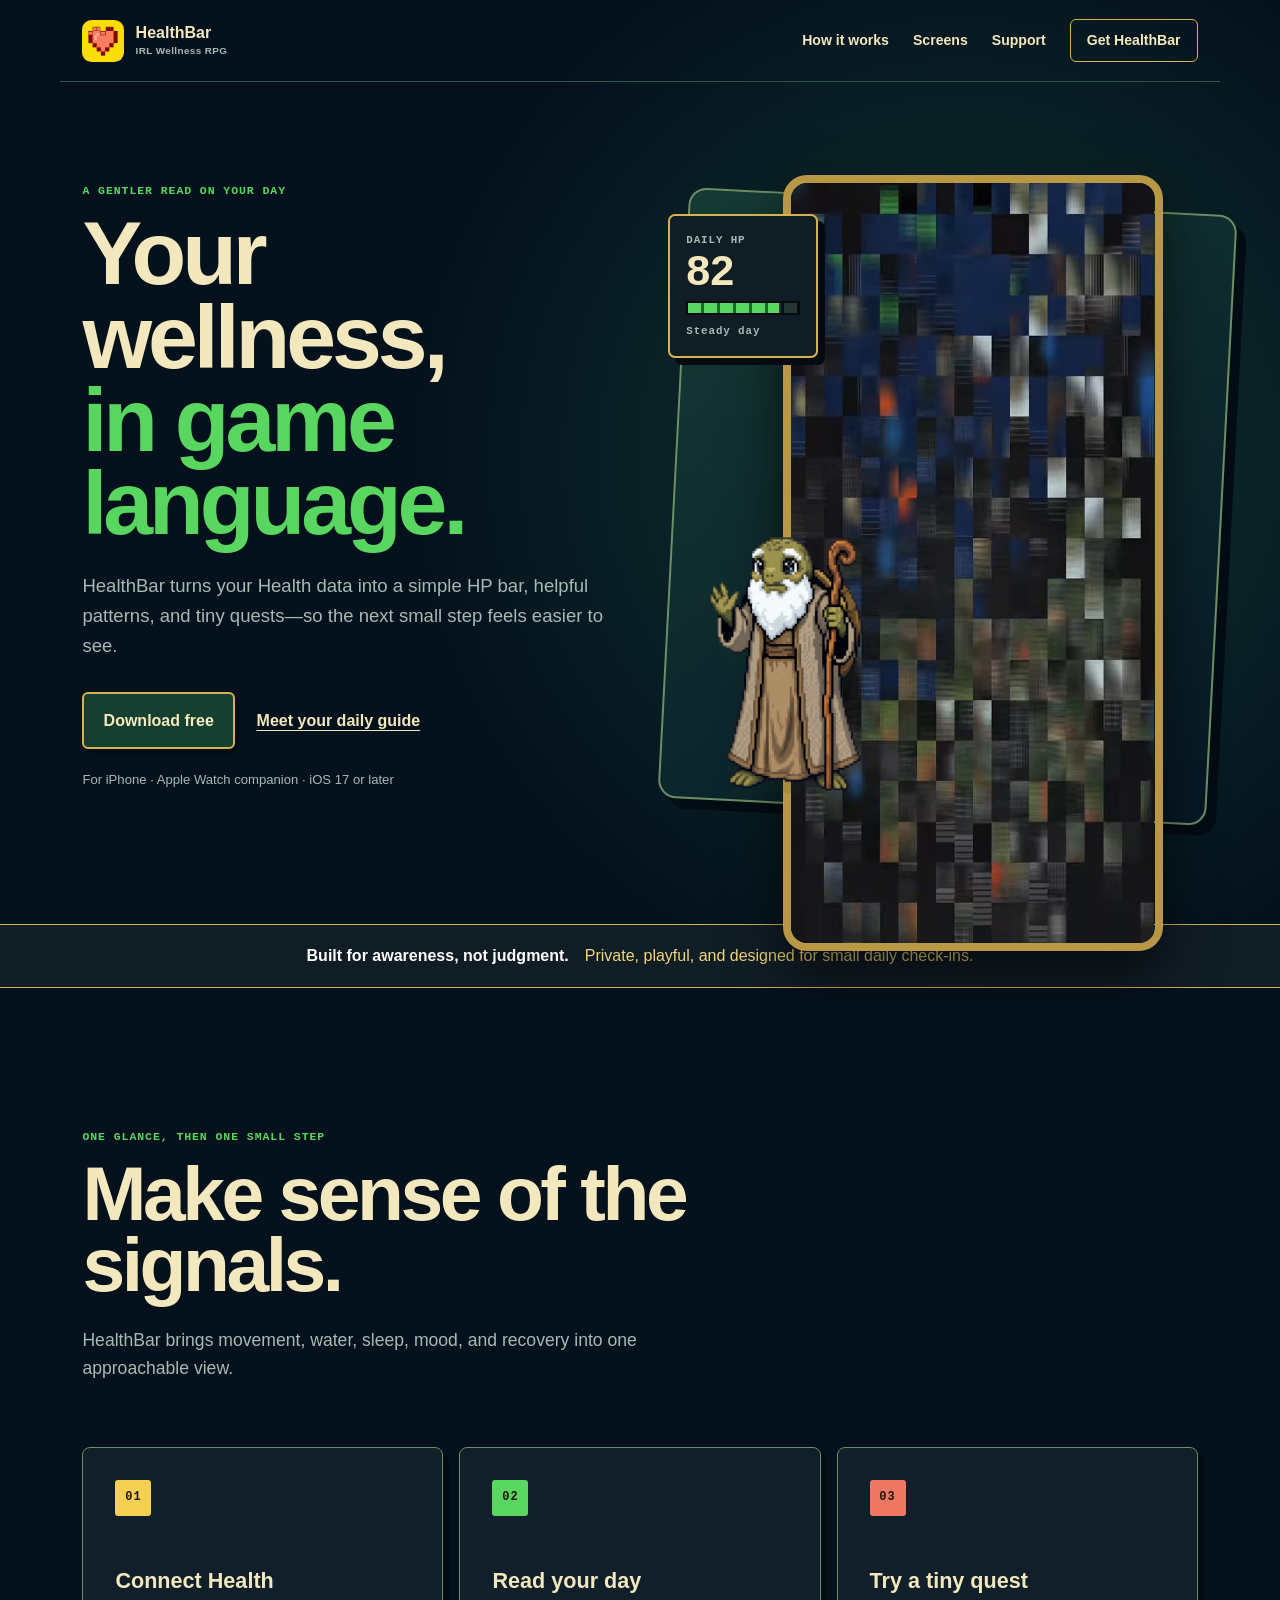
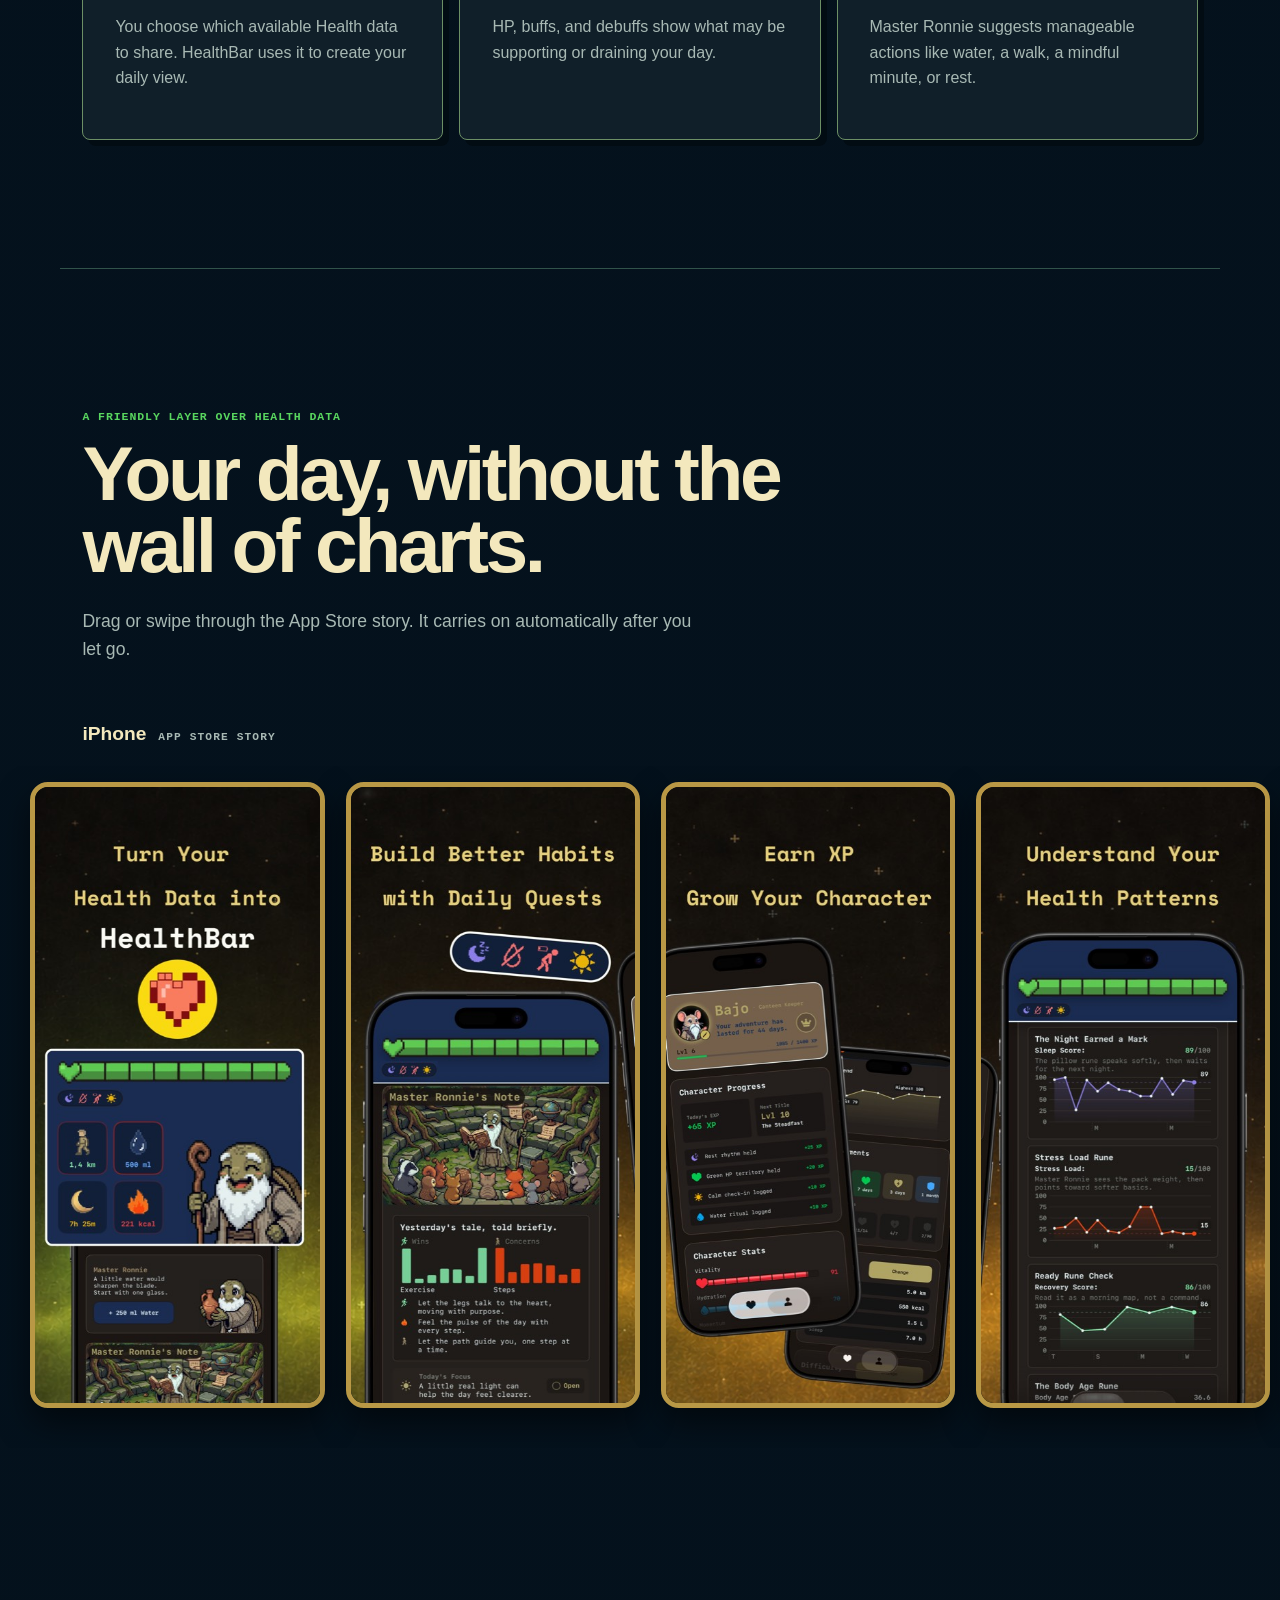
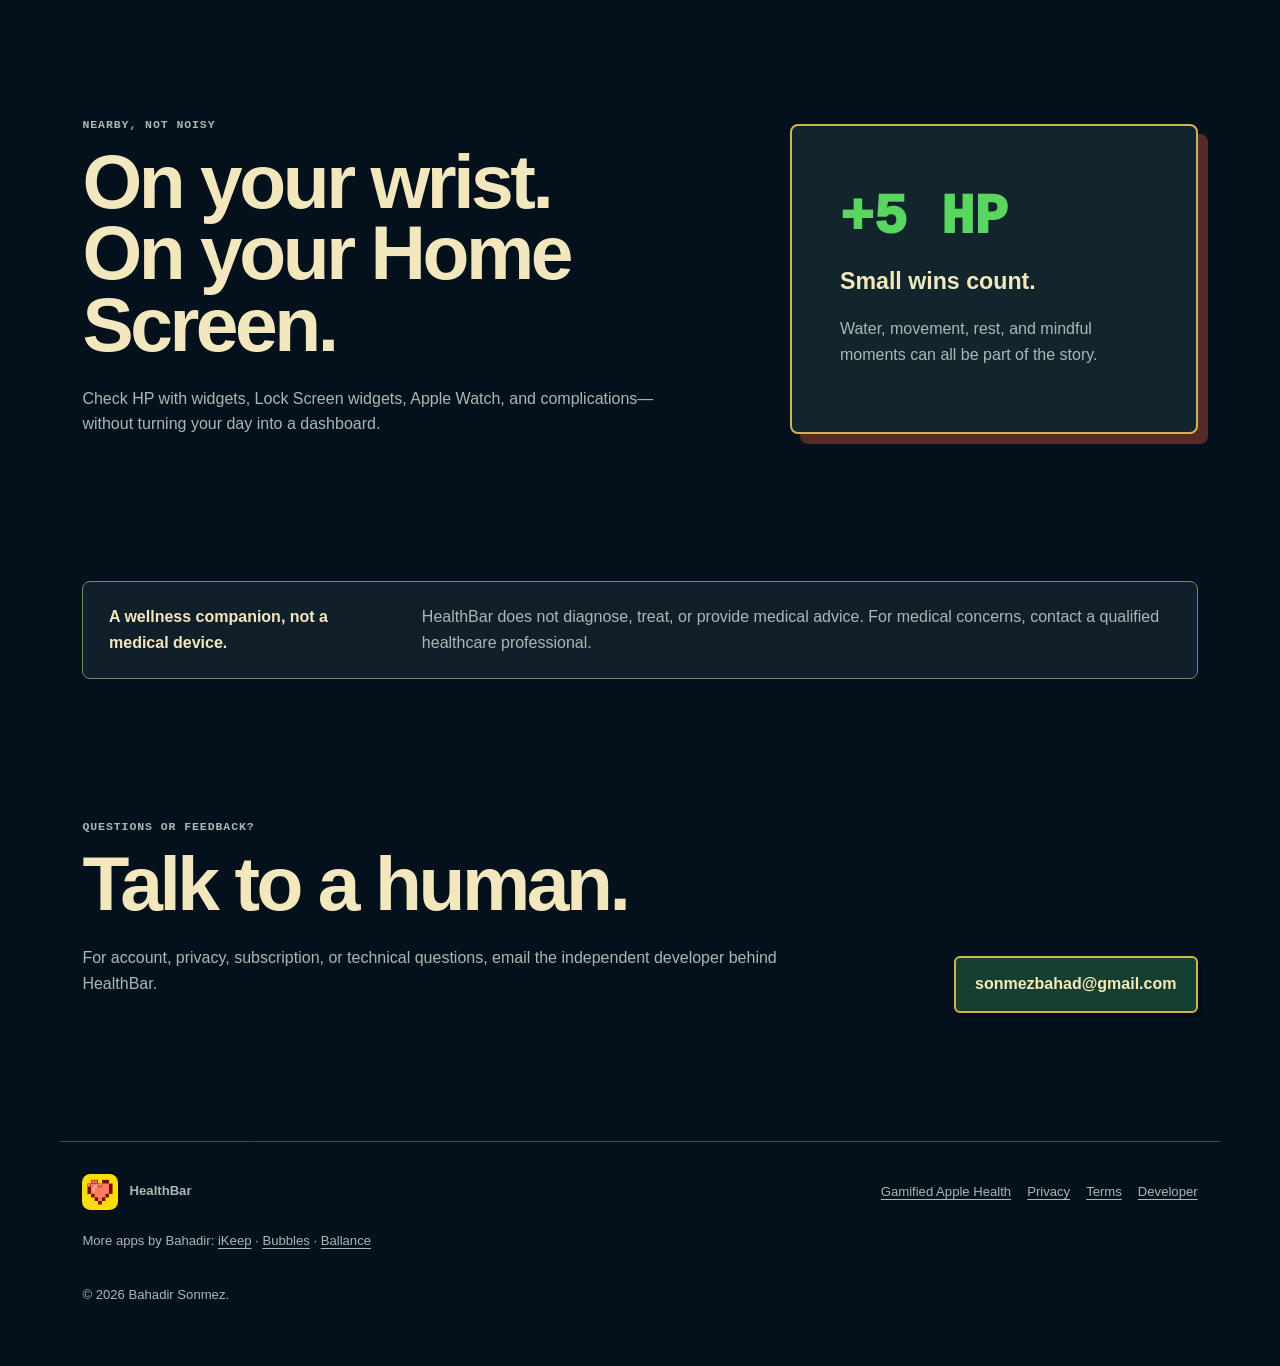
==== index.html @ bfac04bd "Add HealthBar product demo video" ====
<!doctype html>
<html lang="en">
<head>
  <meta charset="utf-8">
<meta name="viewport" content="width=device-width,initial-scale=1">
  <title>HealthBar — Your Everyday Wellness Companion</title>
  <meta name="description" content="Turn everyday wellness signals into a friendly daily HP bar, small quests, and easy-to-read patterns.">
  <meta name="theme-color" content="#071826">
  <meta name="apple-itunes-app" content="app-id=6773367246, app-argument=https://apps.apple.com/app/id6773367246">
  <meta property="og:title" content="HealthBar — IRL Wellness RPG">
<meta property="og:description" content="See your day as HP, buffs, patterns, and tiny quests.">
<meta property="og:type" content="website">
<meta property="og:url" content="https://healthbar.bahadirsonmez.com/">
<meta property="og:image" content="https://healthbar.bahadirsonmez.com/assets/og.jpg">
<meta property="og:image:width" content="1200">
<meta property="og:image:height" content="630">
  <meta property="og:image:alt" content="HealthBar wellness companion showing daily HP and quests">
<meta property="og:site_name" content="HealthBar">
<meta property="og:locale" content="en_US">
  <meta name="twitter:card" content="summary_large_image">
<meta name="twitter:title" content="HealthBar — Your Everyday Wellness Companion">
<meta name="twitter:description" content="Turn Apple Health signals into a friendly HP bar, patterns, and tiny quests.">
<meta name="twitter:image" content="https://healthbar.bahadirsonmez.com/assets/og.jpg">
<meta name="twitter:image:alt" content="HealthBar wellness companion showing daily HP and quests">
  <link rel="canonical" href="https://healthbar.bahadirsonmez.com/">
<link rel="icon" type="image/png" href="assets/icon.png">
<link rel="stylesheet" href="styles.css">
  <script type="application/ld+json">{"@context":"https://schema.org","@type":"SoftwareApplication","name":"HealthBar","description":"A wellness companion that turns selected Apple Health signals into a friendly daily HP bar, patterns, and small quests. Not a medical device and does not provide medical advice.","url":"https://healthbar.bahadirsonmez.com/","image":"https://healthbar.bahadirsonmez.com/assets/icon.png","applicationCategory":"HealthApplication","operatingSystem":"iOS 17 or later; watchOS","downloadUrl":"https://apps.apple.com/app/id6773367246","author":{"@type":"Person","name":"Bahadir Sonmez","url":"https://bahadirsonmez.com/"},"offers":{"@type":"Offer","price":"0","priceCurrency":"USD"}}</script>
</head>
<body>
  <a class="skip" href="#main">Skip to content</a>
  <header class="nav">
<a class="brand" href="#top">
<img src="assets/icon.png" alt="" width="42" height="42">
<span>HealthBar<small>IRL Wellness RPG</small>
</span>
</a>
<nav aria-label="Primary">
<a href="#how">How it works</a>
<a href="#gallery">Screens</a>
<a href="#support">Support</a>
<a class="pill" href="https://apps.apple.com/app/id6773367246">Get HealthBar</a>
</nav>
</header>
  <main id="main">
    <section class="hero" id="top">
<div class="hero-copy">
<p class="kicker">A gentler read on your day</p>
<h1>Your wellness,<br>
<span>in game language.</span>
</h1>
<p class="lede">HealthBar turns your Health data into a simple HP bar, helpful patterns, and tiny quests—so the next small step feels easier to see.</p>
<div class="actions">
<a class="button" href="https://apps.apple.com/app/id6773367246">Download free</a>
<a class="soft-link" href="#how">Meet your daily guide</a>
</div>
<p class="meta">For iPhone · Apple Watch companion · iOS 17 or later</p>
</div>
<div class="hero-art">
<div class="hp" aria-label="Example health points: 82 out of 100">
<span>DAILY HP</span>
<strong>82</strong>
<div>
<i style="width:82%">
</i>
</div>
<small>Steady day</small>
</div>
<video class="phone hero-demo" autoplay loop muted playsinline preload="metadata" poster="assets/screens/iphone/1.jpg" width="590" height="1206" aria-label="HealthBar app showing the daily wellness experience in action">
<source src="assets/healthbar-demo.webm" type="video/webm">
<source src="assets/healthbar-demo.mp4" type="video/mp4">
<img src="assets/screens/iphone/1.jpg" alt="HealthBar App Store screenshot introducing the daily wellness HP bar" width="415" height="900">
</video>
<img class="ronnie" src="assets/ronnie.png" alt="Master Ronnie, HealthBar's friendly pixel guide" width="360">
</div>
</section>

    <section class="note">
<strong>Built for awareness, not judgment.</strong>
<span>Private, playful, and designed for small daily check-ins.</span>
</section>

    <section class="section how" id="how">
<div class="section-title">
<p class="kicker">One glance, then one small step</p>
<h2>Make sense of the signals.</h2>
<p>HealthBar brings movement, water, sleep, mood, and recovery into one approachable view.</p>
</div>
<div class="steps">
<article>
<span>01</span>
<h3>Connect Health</h3>
<p>You choose which available Health data to share. HealthBar uses it to create your daily view.</p>
</article>
<article>
<span>02</span>
<h3>Read your day</h3>
<p>HP, buffs, and debuffs show what may be supporting or draining your day.</p>
</article>
<article>
<span>03</span>
<h3>Try a tiny quest</h3>
<p>Master Ronnie suggests manageable actions like water, a walk, a mindful minute, or rest.</p>
</article>
</div>
</section>

    <section class="section gallery" id="gallery">
<div class="section-title">
<p class="kicker">A friendly layer over Health data</p>
<h2>Your day, without the wall of charts.</h2>
<p>Drag or swipe through the App Store story. It carries on automatically after you let go.</p>
</div>
      <div class="showcase">
<div class="showcase-label">
<span>iPhone</span>
<small>App Store story</small>
</div>
<div class="carousel carousel-phone" data-carousel aria-label="HealthBar iPhone App Store screenshots" tabindex="0">
<div class="carousel-track">
        <figure>
<img src="assets/screens/iphone/1.jpg" alt="HealthBar App Store screenshot introducing daily wellness HP" loading="lazy" decoding="async" width="415" height="900">
</figure>
<figure>
<img src="assets/screens/iphone/2.jpg" alt="HealthBar App Store screenshot showing readable wellness signals" loading="lazy" decoding="async" width="415" height="900">
</figure>
<figure>
<img src="assets/screens/iphone/3.jpg" alt="HealthBar App Store screenshot showing daily insights" loading="lazy" decoding="async" width="415" height="900">
</figure>
<figure>
<img src="assets/screens/iphone/4.jpg" alt="HealthBar App Store screenshot showing small wellness quests" loading="lazy" decoding="async" width="415" height="900">
</figure>
<figure>
<img src="assets/screens/iphone/5.jpg" alt="HealthBar App Store screenshot showing progress patterns" loading="lazy" decoding="async" width="415" height="900">
</figure>
<figure>
<img src="assets/screens/iphone/6.jpg" alt="HealthBar App Store screenshot featuring the wellness guide" loading="lazy" decoding="async" width="415" height="900">
</figure>
<figure>
<img src="assets/screens/iphone/7.jpg" alt="HealthBar App Store screenshot showing more app features" loading="lazy" decoding="async" width="415" height="900">
</figure>
      </div>
</div>
</div>
    </section>

    <section class="section anywhere">
<div>
<p class="kicker">Nearby, not noisy</p>
<h2>On your wrist.<br>On your Home Screen.</h2>
<p>Check HP with widgets, Lock Screen widgets, Apple Watch, and complications—without turning your day into a dashboard.</p>
</div>
<div class="pixel-card">
<span>+5 HP</span>
<strong>Small wins count.</strong>
<p>Water, movement, rest, and mindful moments can all be part of the story.</p>
</div>
</section>

    <aside class="medical">
<strong>A wellness companion, not a medical device.</strong>
<p>HealthBar does not diagnose, treat, or provide medical advice. For medical concerns, contact a qualified healthcare professional.</p>
</aside>

    <section class="section support" id="support">
<div>
<p class="kicker">Questions or feedback?</p>
<h2>Talk to a human.</h2>
<p>For account, privacy, subscription, or technical questions, email the independent developer behind HealthBar.</p>
</div>
<a class="button" href="mailto:sonmezbahad@gmail.com?subject=HealthBar%20Support">sonmezbahad@gmail.com</a>
</section>
  </main>
  <footer>
<a class="brand" href="#top">
<img src="assets/icon.png" alt="" width="36" height="36">
<span>HealthBar</span>
</a>
<div>
<a href="gamified-apple-health/">Gamified Apple Health</a>
<a href="privacy.html">Privacy</a>
<a href="terms.html">Terms</a>
<a href="https://bahadirsonmez.com">Developer</a>
</div>
<p class="more-apps">More apps by Bahadir: <a href="https://ikeep.bahadirsonmez.com/">iKeep</a> · <a href="https://bubbles.bahadirsonmez.com/">Bubbles</a> · <a href="https://ballance.bahadirsonmez.com/">Ballance</a>
</p>
<p>© <span data-year>2026</span> Bahadir Sonmez.</p>
</footer>
  <script src="script.js" defer>
</script>
<!-- Cloudflare Web Analytics -->
<script type="module" src="https://static.cloudflareinsights.com/beacon.min.js" data-cf-beacon='{"token":"e8998f2843b149d5b2064f33abe3bcc9"}'>
</script>
<!-- End Cloudflare Web Analytics -->
</body>
</html>
---- styles.css ----
:root{--paper:#f7f4ea;--ink:#18221d;--muted:#58645d;--green:#397a55;--deep:#204b37;--mint:#b9eec9;--yellow:#f5d968;--peach:#f5b792;--line:#cdd8cf;--max:1160px;color-scheme:light;font-family:ui-rounded,"SF Pro Rounded",-apple-system,BlinkMacSystemFont,"Segoe UI",sans-serif;font-size:16px}
*{box-sizing:border-box}
html{scroll-behavior:smooth}
body{margin:0;color:var(--ink);background:var(--paper);line-height:1.6}
a{color:inherit}
.skip{position:fixed;top:-6rem;left:1rem;background:var(--deep);color:white;padding:.8rem 1rem;z-index:30}
.skip:focus{top:1rem}
.nav{max-width:var(--max);margin:auto;height:82px;padding:0 1.4rem;display:flex;align-items:center;justify-content:space-between}
.brand{display:flex;align-items:center;gap:.7rem;text-decoration:none;font-weight:850;line-height:1.1}
.brand img{border-radius:23%}
.brand small{display:block;font-size:.62rem;color:var(--muted);font-weight:650;margin-top:.22rem;letter-spacing:.04em}
.nav nav{display:flex;gap:1.5rem;align-items:center}
.nav nav a{text-decoration:none;font-size:.88rem;font-weight:700}
.pill{border:1px solid var(--deep);border-radius:99px;padding:.55rem 1rem}
.hero{max-width:var(--max);margin:auto;min-height:760px;padding:5rem 1.4rem 7rem;display:grid;grid-template-columns:1.05fr .95fr;gap:4rem;align-items:center}
.kicker{text-transform:uppercase;letter-spacing:.15em;font-size:.72rem;color:var(--green);font-weight:850}
.hero h1,.section h2{font-size:clamp(3.3rem,7vw,6.8rem);line-height:.93;letter-spacing:-.065em;margin:.7rem 0 1.6rem}
.hero h1 span{color:var(--green)}
.lede{font-size:1.16rem;color:var(--muted);max-width:38rem}
.actions{display:flex;align-items:center;gap:1.35rem;margin-top:2rem}
.button{display:inline-flex;background:var(--deep);color:white;border-radius:99px;padding:.85rem 1.2rem;text-decoration:none;font-weight:800;box-shadow:0 5px 0 #153326;transition:transform .2s}
.button:hover{transform:translateY(-2px)}
.soft-link{font-weight:750;text-underline-offset:.25em}
.meta{font-size:.82rem;color:var(--muted);margin-top:1.25rem}
.hero-art{position:relative;min-height:650px;isolation:isolate}
.hero-art::before{content:"";position:absolute;inset:6% -5% 0;background:var(--mint);border:2px solid var(--deep);border-radius:48% 48% 18% 18%;transform:rotate(3deg);z-index:-1}
.phone{position:absolute;width:min(76%,390px);height:auto;right:7%;top:2%;border:8px solid #1d2c23;border-radius:42px;box-shadow:0 24px 55px #17382333}
.hero-demo{aspect-ratio:590/1206;object-fit:cover;background:#071826}
.ronnie{position:absolute;width:42%;height:auto;left:-3%;bottom:-2%;filter:drop-shadow(0 12px 0 #1738231f)}
.hp{position:absolute;z-index:4;left:-6%;top:8%;background:#fff;border:2px solid var(--deep);border-radius:18px;padding:1rem;width:150px;box-shadow:7px 7px 0 var(--yellow)}
.hp span,.hp small{display:block;font-size:.68rem;font-weight:850;color:var(--muted)}
.hp strong{font-size:2.7rem;line-height:1}
.hp>div{height:10px;background:#e4e9e5;border:1px solid var(--deep);margin:.5rem 0}
.hp i{display:block;height:100%;background:var(--green)}
.note{background:var(--deep);color:white;padding:1.15rem 1.4rem;display:flex;justify-content:center;gap:1rem;text-align:center}
.note span{color:#c9ded0}
.section{max-width:var(--max);margin:auto;padding:8rem 1.4rem}
.section-title{max-width:820px}
.section h2{font-size:clamp(2.7rem,6vw,5.5rem)}
.section-title>p:last-child{color:var(--muted);font-size:1.1rem;max-width:620px}
.steps{display:grid;grid-template-columns:repeat(3,1fr);gap:1rem;margin-top:4rem}
.steps article{padding:2rem;border:1.5px solid var(--deep);border-radius:22px;background:#fff}
.steps span{display:inline-grid;place-items:center;width:36px;height:36px;border-radius:50%;background:var(--yellow);font-weight:900;font-size:.75rem}
.steps h3{font-size:1.35rem;margin:3rem 0 .5rem}
.steps p{color:var(--muted)}
.gallery{border-top:1px solid var(--line)}
.screens{display:grid;grid-template-columns:repeat(4,1fr);gap:1.3rem;margin-top:3.5rem}
.screens figure{margin:0}
.screens img{display:block;width:100%;height:auto;border:5px solid #1c2b22;border-radius:27px;box-shadow:0 15px 32px #294a3424}
.screens figure:nth-child(even){transform:translateY(2.5rem)}
.screens figcaption{text-align:center;font-size:.8rem;font-weight:800;margin-top:.7rem}
.anywhere{display:grid;grid-template-columns:1.2fr .8fr;gap:6rem;align-items:center}
.anywhere p{color:var(--muted);max-width:590px}
.pixel-card{border:2px solid var(--deep);border-radius:30px;padding:3rem;background:var(--yellow);box-shadow:12px 12px 0 var(--peach)}
.pixel-card span{display:block;font-weight:950;font-size:3.5rem;color:var(--green)}
.pixel-card strong{font-size:1.45rem}
.medical{max-width:calc(var(--max) - 2.8rem);margin:0 auto;padding:1.4rem 1.6rem;border:1px solid var(--line);border-radius:18px;background:#fff;display:flex;align-items:center;gap:2rem}
.medical strong{min-width:280px}
.medical p{color:var(--muted);margin:0}
.support{display:flex;align-items:end;justify-content:space-between;gap:2rem}
.support>div{max-width:740px}
.support h2{font-size:clamp(2.7rem,6vw,5.5rem)}
.support p{color:var(--muted)}
footer{max-width:var(--max);margin:auto;padding:2rem 1.4rem 3rem;border-top:1px solid var(--line);display:grid;grid-template-columns:1fr auto;align-items:center;gap:1.25rem 2rem;color:var(--muted);font-size:.82rem}.more-apps{grid-column:1/-1;margin:0}.content-hero{min-height:auto;padding-bottom:4rem}.prose{max-width:860px}.prose h2{font-size:clamp(2rem,5vw,4rem);margin-top:4rem}.prose h3{font-size:1.35rem;margin-top:2rem}.prose p,.prose li{color:var(--muted)}.prose img{display:block;max-width:390px;width:100%;height:auto;border:5px solid #b99845;border-radius:18px;box-shadow:0 15px 32px #0008;margin:2.5rem auto}.faq details{border-top:1px solid var(--line);padding:1rem 0}.faq summary{cursor:pointer;font-weight:800}.disclaimer{padding:1.3rem;border:1px solid #6c8f65;background:#101f29;border-radius:8px}
footer>div{display:flex;gap:1rem}
footer a{text-underline-offset:.25em}
@media(max-width:800px){.nav nav>a:not(.pill){display:none}
.hero{grid-template-columns:1fr;padding-top:4rem}
.hero-art{min-height:600px}
.hero-art::before{inset:6% 0 0}
.hp{left:0}
.steps{grid-template-columns:1fr}
.screens{display:flex;overflow-x:auto;scroll-snap-type:x mandatory;padding-bottom:3rem}
.screens figure,.screens figure:nth-child(even){min-width:70%;transform:none;scroll-snap-align:center}
.anywhere{grid-template-columns:1fr;gap:2rem}
.medical,.support{align-items:flex-start;flex-direction:column}
.medical strong{min-width:0}
footer{grid-template-columns:1fr}
footer>div{flex-wrap:wrap}
}
@media(max-width:460px){.hero-art{min-height:520px}
.phone{width:78%;right:0}
.ronnie{width:46%}
.hp{top:3%;width:128px}
.note{align-items:center;flex-direction:column;gap:0}
}
@media(prefers-reduced-motion:reduce){html{scroll-behavior:auto}
*,*::before,*::after{transition:none!important}
}
:root{--paper:#071826;--ink:#f3e8bd;--muted:#a8b9b4;--green:#59d65f;--deep:#102b2c;--mint:#183f38;--yellow:#f3cf52;--peach:#f07863;--line:#31534a;color-scheme:dark}
body{background:radial-gradient(circle at 75% 10%,rgba(26,82,68,.55),transparent 34rem),linear-gradient(rgba(4,17,28,.92),rgba(4,17,28,.97)),var(--paper)}.nav{border-bottom:1px solid var(--line)}.brand small{color:var(--muted)}.kicker,.hp span,.hp small,.steps span,.screens figcaption{font-family:ui-monospace,"SFMono-Regular",Menlo,monospace;letter-spacing:.08em}.hero h1,.section h2{letter-spacing:-.045em}.hero h1 span{color:var(--green)}.lede,.meta,.section-title>p:last-child,.steps p,.anywhere p,.medical p,.support p,footer{color:var(--muted)}
.hero-art::before{background:linear-gradient(145deg,#153b35,#071826);border-color:#6c8f65;border-radius:18px;box-shadow:10px 10px 0 #020c13}.phone{border-color:#b99845;border-radius:24px;box-shadow:0 24px 55px #0009}.hp{background:#111d25;border:2px solid #d4b24f;border-radius:7px;box-shadow:7px 7px 0 #050b10;color:var(--ink)}
.hp>div{height:14px;border:2px solid #050b10;background:repeating-linear-gradient(90deg,#263632 0 13px,#07101a 13px 16px)}.hp i{background:repeating-linear-gradient(90deg,var(--green) 0 13px,#1c692a 13px 16px)}.note{background:#111d25;border-block:1px solid #d4b24f}.note span{color:#f0d77b}.steps article{background:#101f29;border-color:#6c8f65;border-radius:8px;box-shadow:6px 6px 0 #020c13}.steps span{background:var(--yellow);color:#21180a;border-radius:3px}.steps article:nth-child(2) span{background:var(--green)}.steps article:nth-child(3) span{background:var(--peach)}
.screens img{border-color:#b99845;border-radius:18px;box-shadow:0 15px 32px #0008}.pixel-card{background:#13252c;border-color:#d4b24f;border-radius:8px;box-shadow:10px 10px 0 #552a27}.pixel-card span{color:var(--green);font-family:ui-monospace,"SFMono-Regular",Menlo,monospace}.pixel-card strong{color:var(--ink)}.medical{background:#101f29;border-color:#6c8f65;border-radius:8px}.button{background:#153f31;color:#f8eab9;border:2px solid #d4b24f;border-radius:6px;box-shadow:4px 4px 0 #020c13}.pill{border-color:#d4b24f;border-radius:6px}footer{border-color:var(--line)}

.showcase{margin-top:3.5rem}.showcase-label{display:flex;align-items:baseline;gap:.75rem;margin:0 0 1rem}.showcase-label span{font-size:1.2rem;font-weight:900}.showcase-label small{color:var(--muted);font:700 .7rem ui-monospace,"SFMono-Regular",Menlo,monospace;text-transform:uppercase;letter-spacing:.1em}
.carousel{width:100vw;margin-left:calc(50% - 50vw);overflow-x:auto;overscroll-behavior-inline:contain;scrollbar-width:none;cursor:grab;touch-action:pan-x pan-y pinch-zoom;padding:1rem max(1.4rem,calc((100vw - var(--max))/2 + 1.4rem)) 2.5rem}.carousel::-webkit-scrollbar{display:none}.carousel:active{cursor:grabbing}.carousel:focus-visible{outline:2px solid var(--yellow);outline-offset:-5px}.carousel-track{display:flex;width:max-content;gap:1.3rem}.carousel figure{flex:none;width:clamp(190px,23vw,300px);margin:0}.carousel img{display:block;width:100%;height:auto;border:5px solid #b99845;border-radius:18px;box-shadow:0 15px 32px #0008;-webkit-user-drag:none;user-select:none}
@media(max-width:800px){.carousel{padding-inline:1.4rem}.carousel figure{width:68vw}}
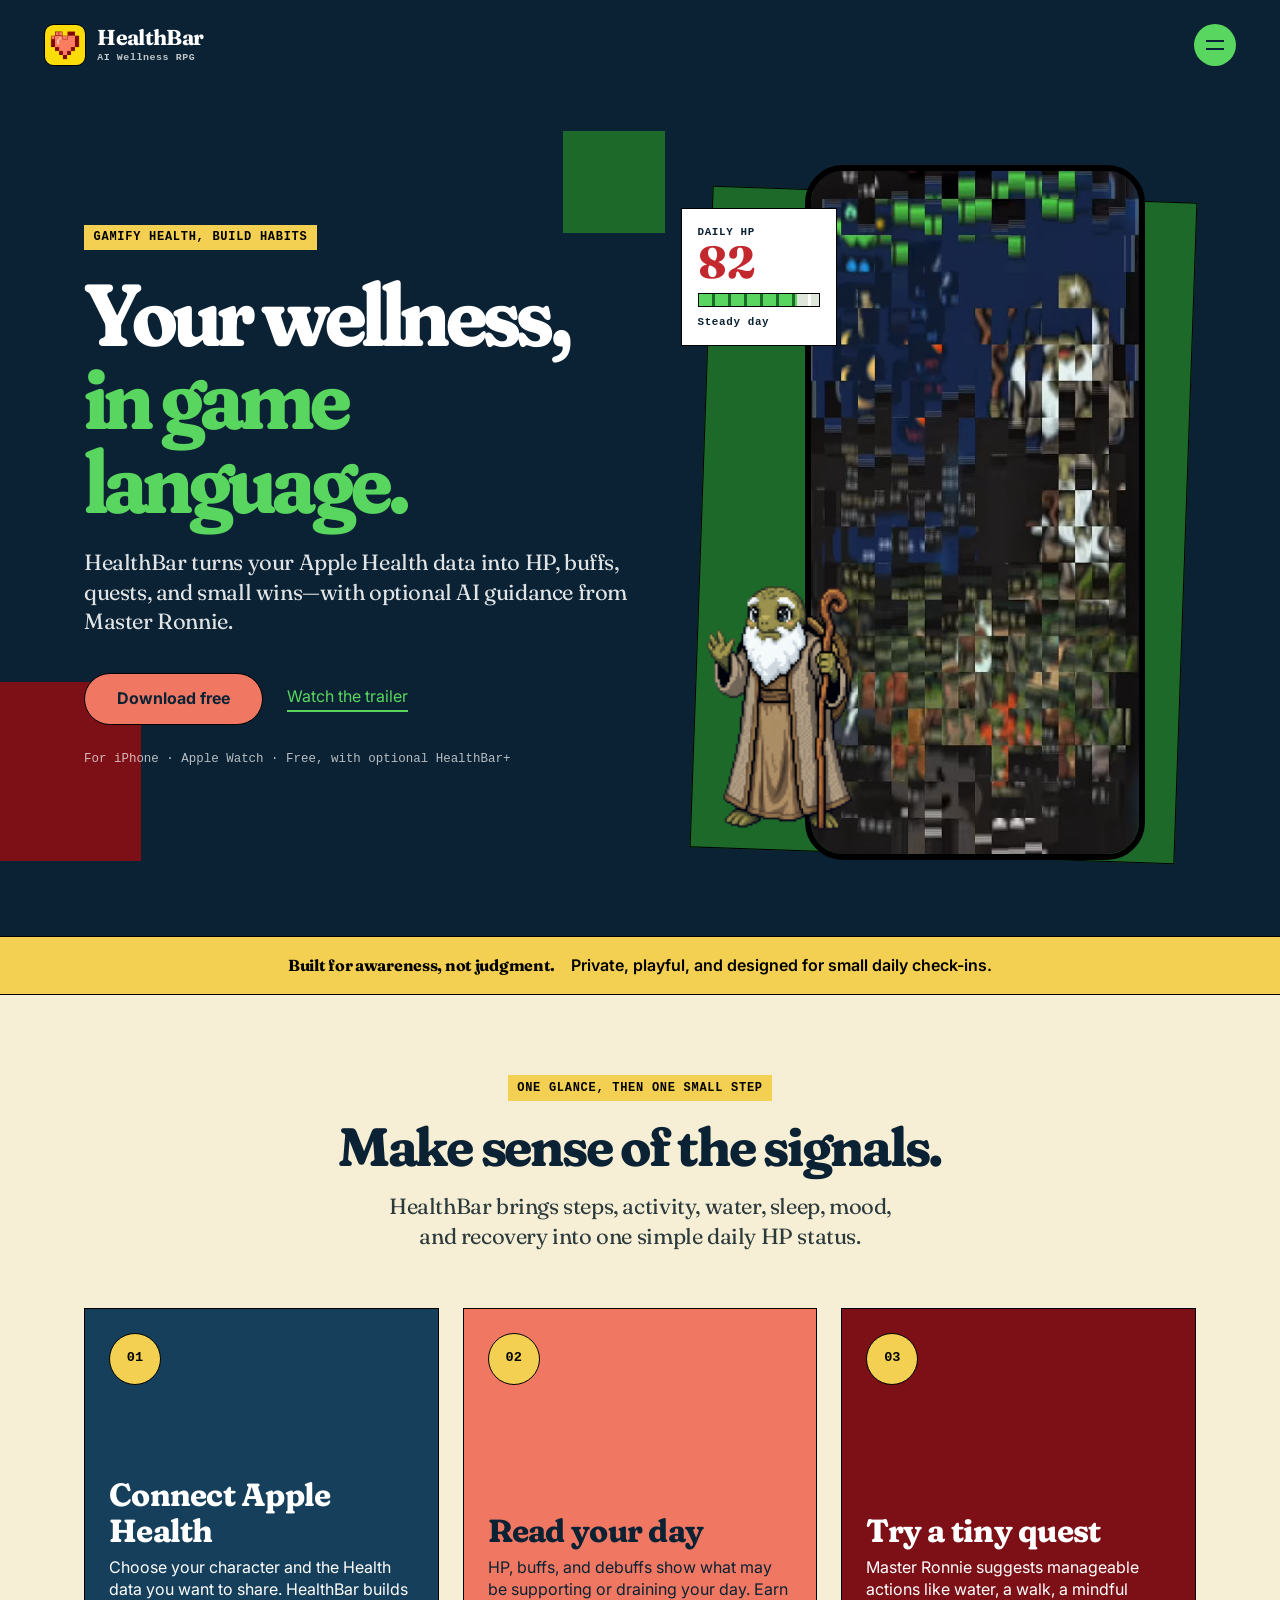
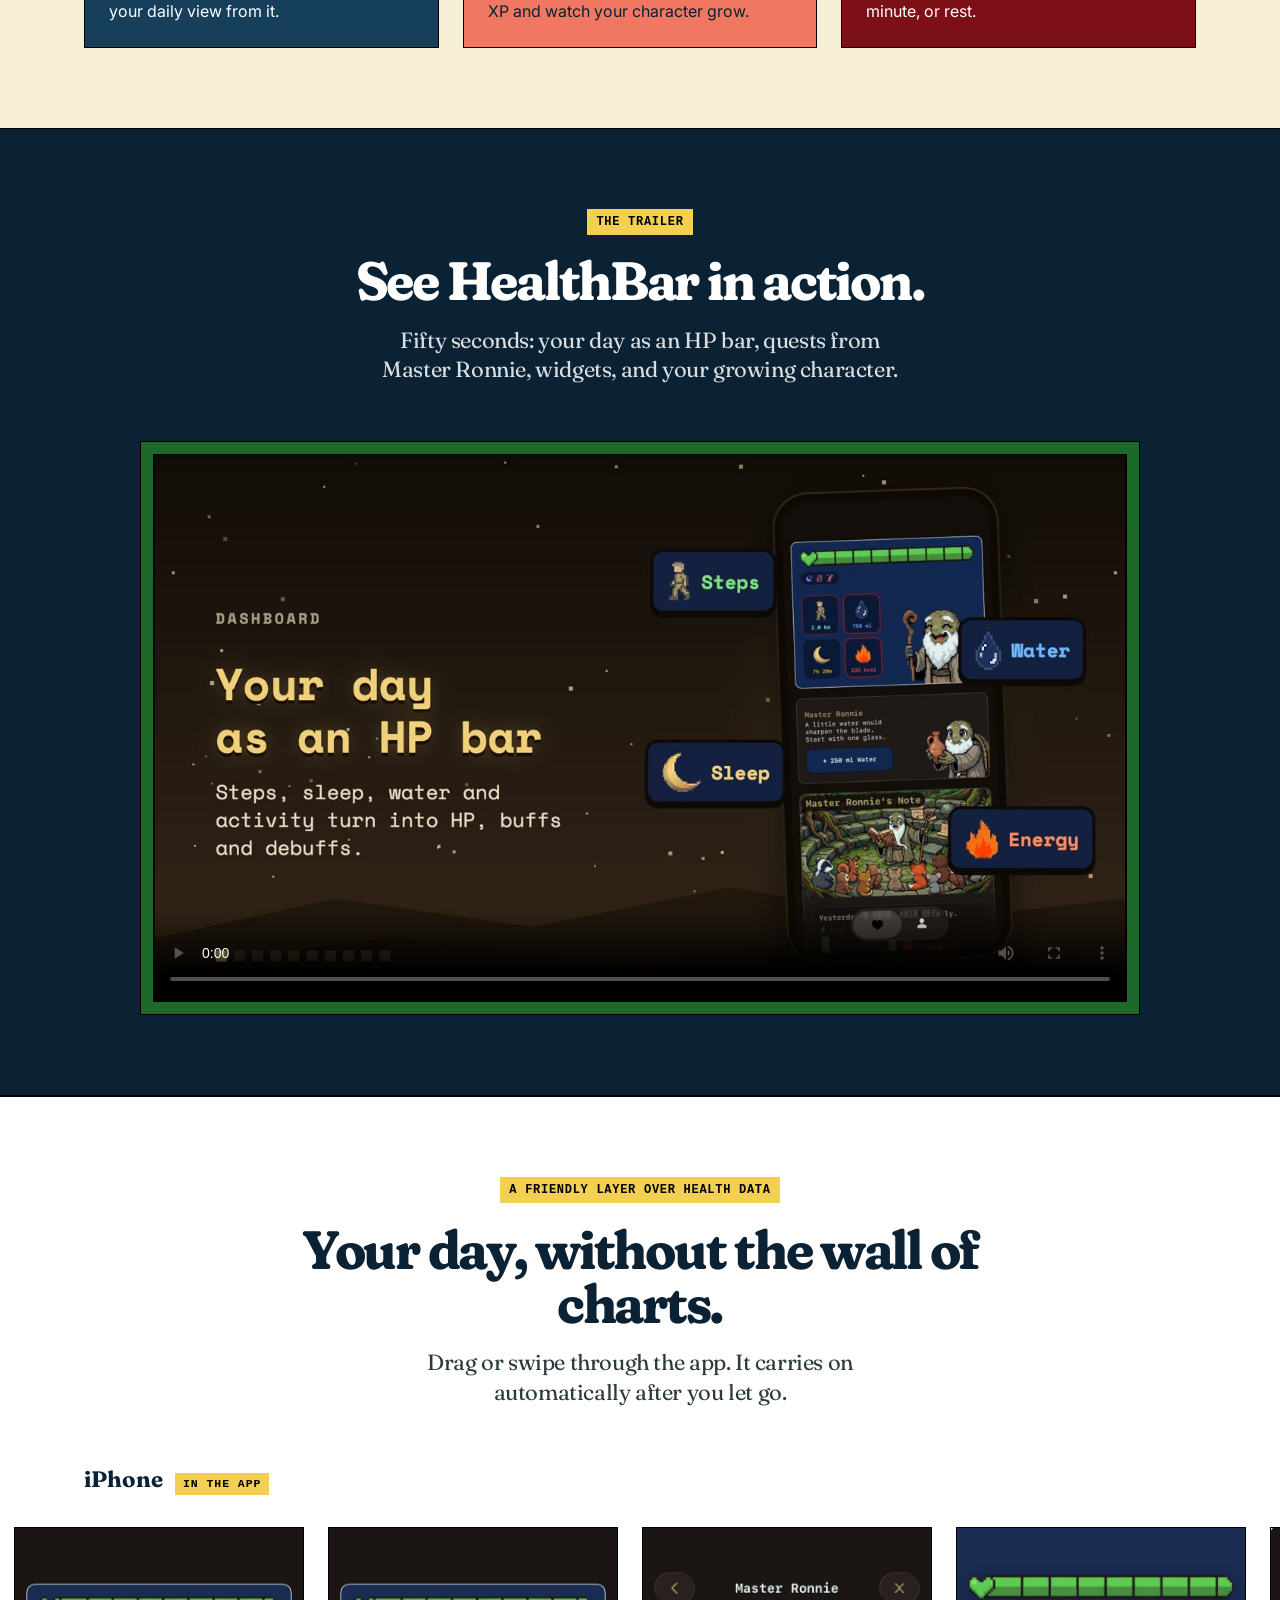
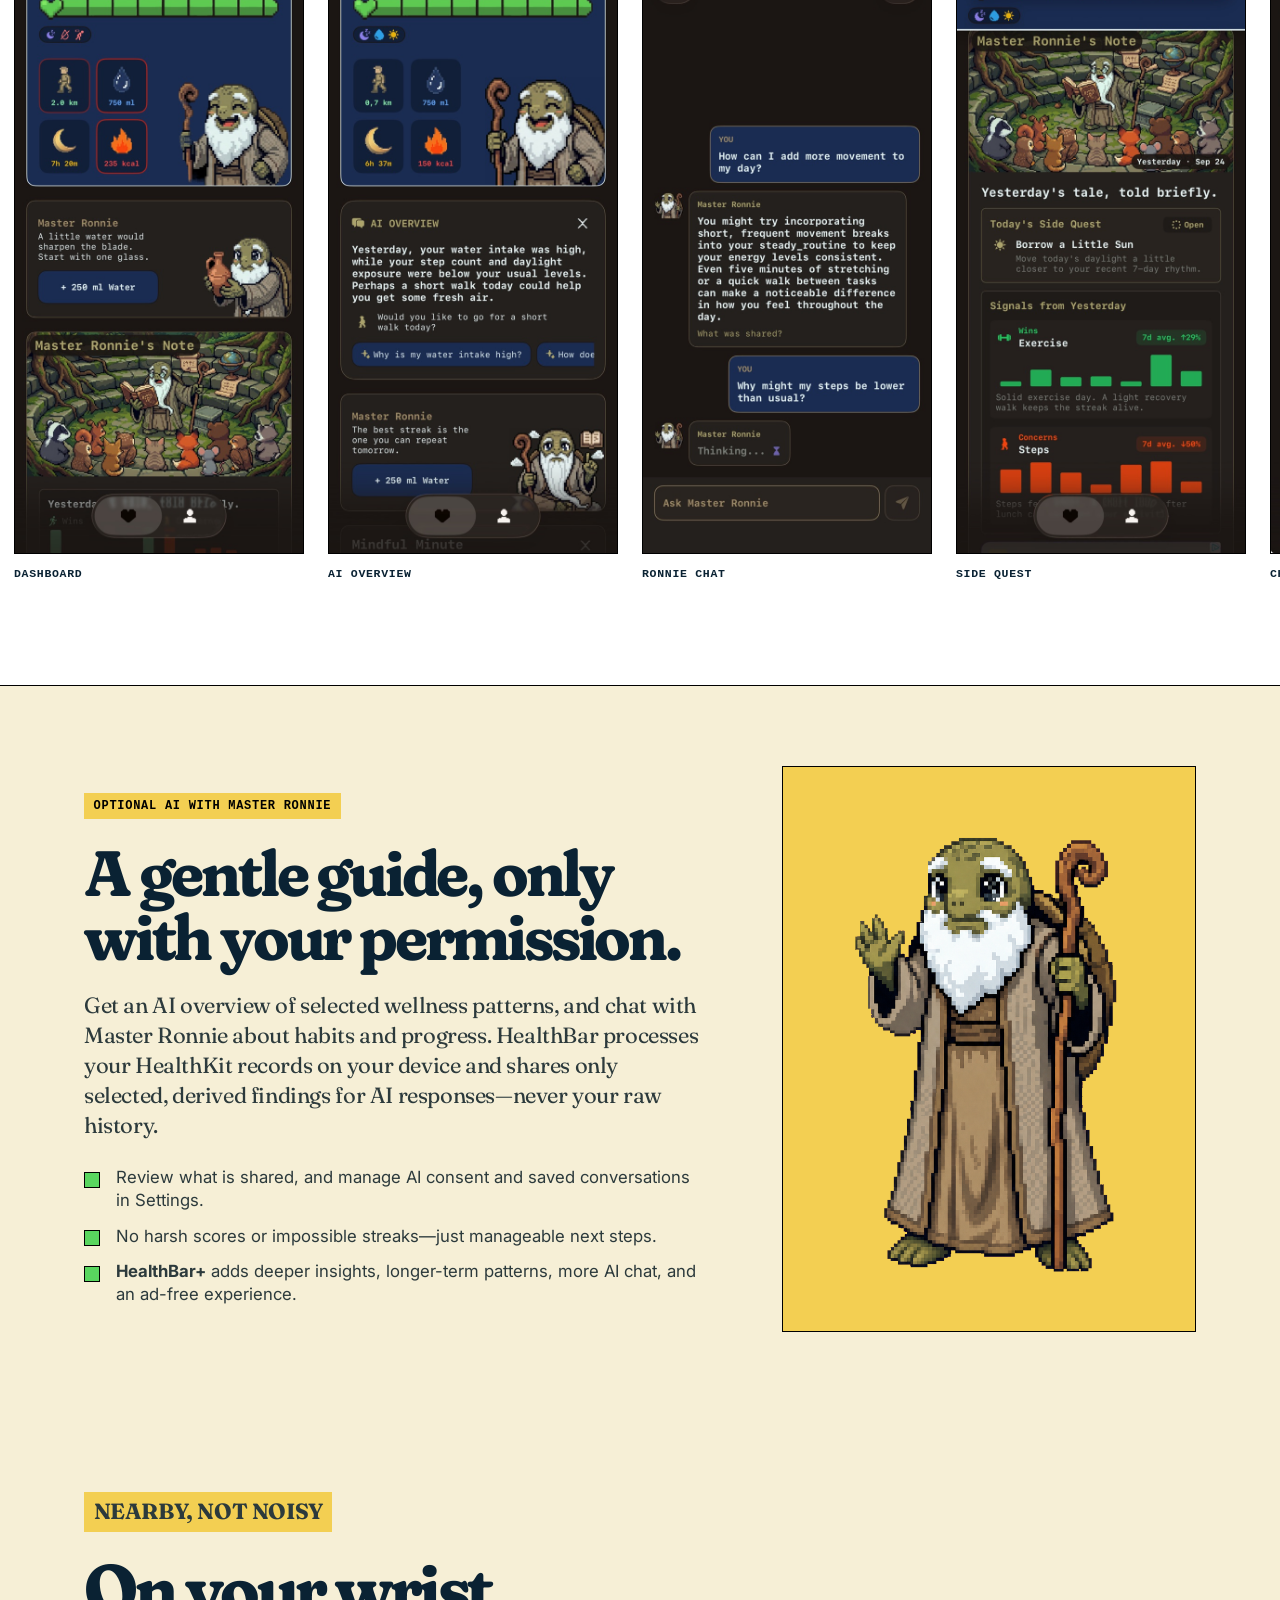
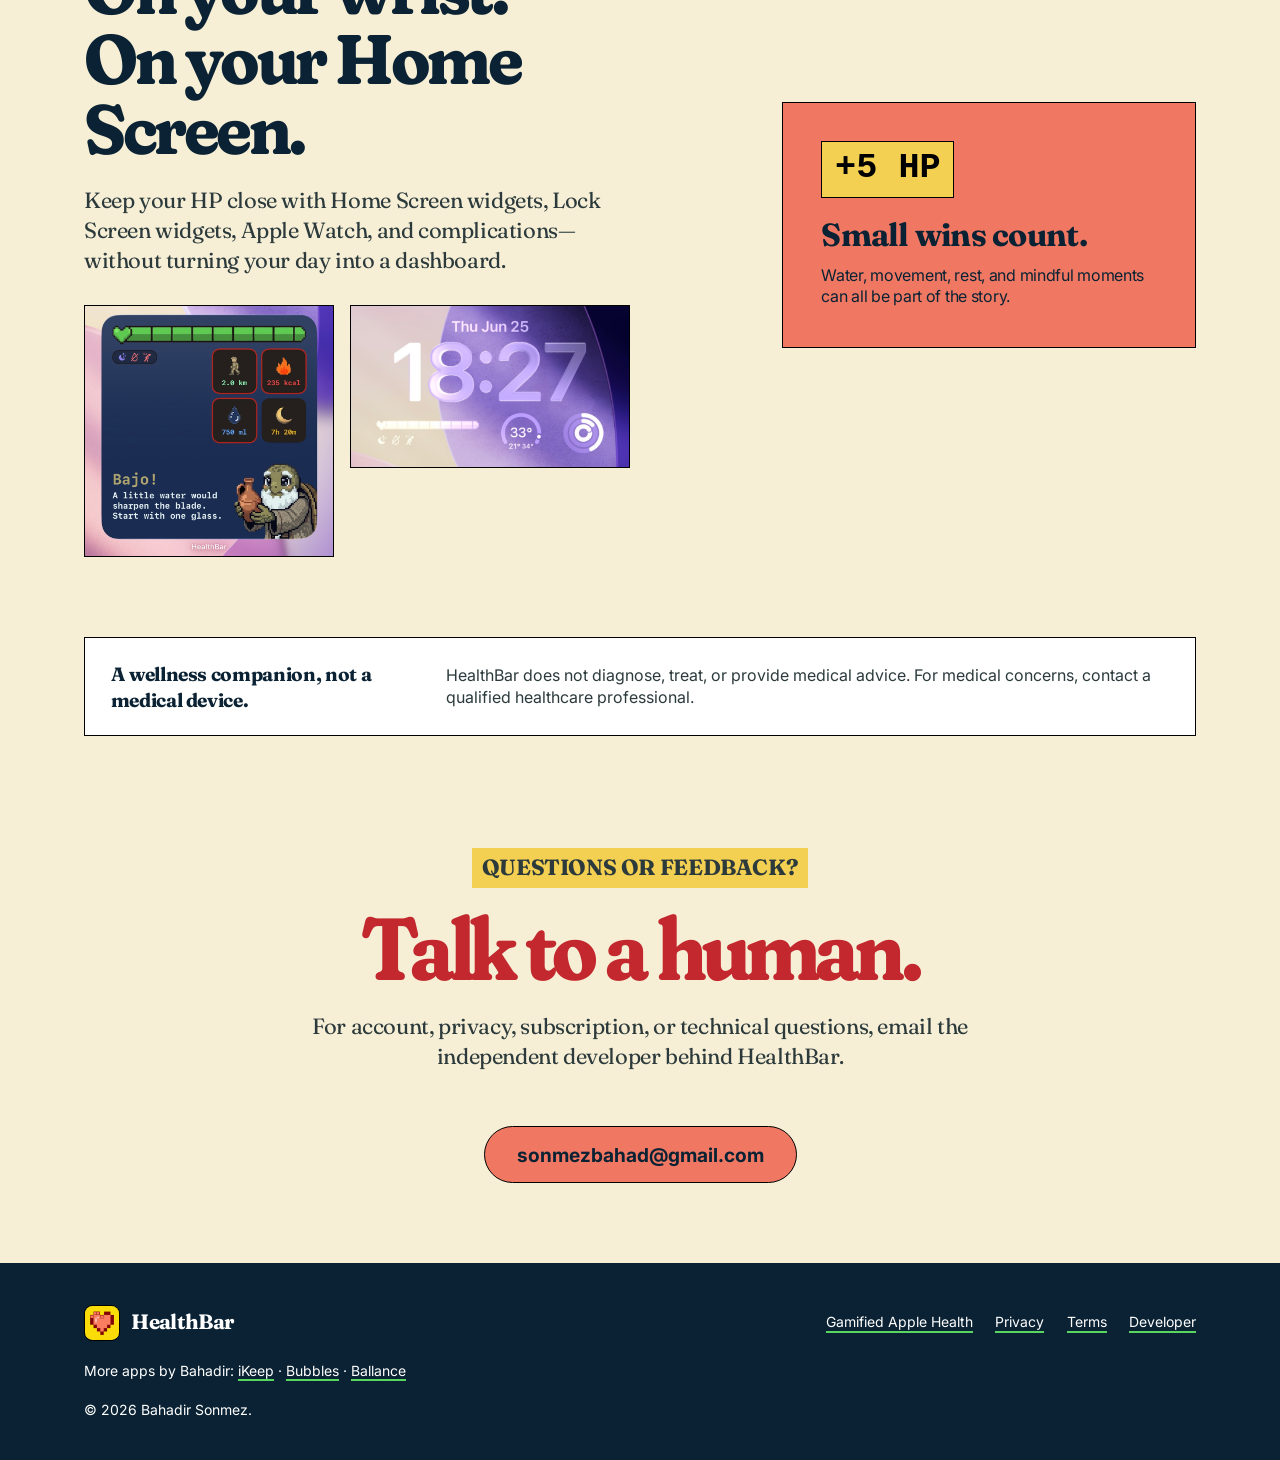
==== commit 022635cd: "Restyle in Handsome Frank-inspired design; sync with App Store listing; add trailer HealthBar palett" ====
--- a/index.html
+++ b/index.html
@@ -3,12 +3,12 @@
 <head>
   <meta charset="utf-8">
 <meta name="viewport" content="width=device-width,initial-scale=1">
-  <title>HealthBar — Your Everyday Wellness Companion</title>
-  <meta name="description" content="Turn everyday wellness signals into a friendly daily HP bar, small quests, and easy-to-read patterns.">
-  <meta name="theme-color" content="#071826">
+  <title>HealthBar: AI Wellness RPG — Gamify Health, Build Habits</title>
+  <meta name="description" content="Turn Apple Health data into HP, quests, and small wins. Optional AI overview and chat with Master Ronnie for gentle, personalized wellness insights. iPhone and Apple Watch.">
+  <meta name="theme-color" content="#0a2233">
   <meta name="apple-itunes-app" content="app-id=6773367246, app-argument=https://apps.apple.com/app/id6773367246">
-  <meta property="og:title" content="HealthBar — IRL Wellness RPG">
-<meta property="og:description" content="See your day as HP, buffs, patterns, and tiny quests.">
+  <meta property="og:title" content="HealthBar: AI Wellness RPG — Gamify Health, Build Habits">
+<meta property="og:description" content="See your day as HP, buffs, and quests, with optional AI guidance from Master Ronnie.">
 <meta property="og:type" content="website">
 <meta property="og:url" content="https://healthbar.bahadirsonmez.com/">
 <meta property="og:image" content="https://healthbar.bahadirsonmez.com/assets/og.jpg">
@@ -18,24 +18,26 @@
 <meta property="og:site_name" content="HealthBar">
 <meta property="og:locale" content="en_US">
   <meta name="twitter:card" content="summary_large_image">
-<meta name="twitter:title" content="HealthBar — Your Everyday Wellness Companion">
-<meta name="twitter:description" content="Turn Apple Health signals into a friendly HP bar, patterns, and tiny quests.">
+<meta name="twitter:title" content="HealthBar: AI Wellness RPG — Gamify Health, Build Habits">
+<meta name="twitter:description" content="Turn Apple Health data into HP, quests, and small wins, with optional AI guidance from Master Ronnie.">
 <meta name="twitter:image" content="https://healthbar.bahadirsonmez.com/assets/og.jpg">
 <meta name="twitter:image:alt" content="HealthBar wellness companion showing daily HP and quests">
   <link rel="canonical" href="https://healthbar.bahadirsonmez.com/">
 <link rel="icon" type="image/png" href="assets/icon.png">
+<link rel="preconnect" href="https://fonts.googleapis.com"><link rel="preconnect" href="https://fonts.gstatic.com" crossorigin><link rel="stylesheet" href="https://fonts.googleapis.com/css2?family=Fraunces:ital,opsz,wght,SOFT,WONK@0,9..144,400..800,100,0&family=Inter:wght@400;600;700&display=swap">
 <link rel="stylesheet" href="styles.css">
-  <script type="application/ld+json">{"@context":"https://schema.org","@type":"SoftwareApplication","name":"HealthBar","description":"A wellness companion that turns selected Apple Health signals into a friendly daily HP bar, patterns, and small quests. Not a medical device and does not provide medical advice.","url":"https://healthbar.bahadirsonmez.com/","image":"https://healthbar.bahadirsonmez.com/assets/icon.png","applicationCategory":"HealthApplication","operatingSystem":"iOS 17 or later; watchOS","downloadUrl":"https://apps.apple.com/app/id6773367246","author":{"@type":"Person","name":"Bahadir Sonmez","url":"https://bahadirsonmez.com/"},"offers":{"@type":"Offer","price":"0","priceCurrency":"USD"}}</script>
+  <script type="application/ld+json">{"@context":"https://schema.org","@type":"SoftwareApplication","name":"HealthBar: AI Wellness RPG","description":"A wellness companion that turns Apple Health data into HP, buffs, quests, and small wins, with optional AI overview and chat from Master Ronnie. Not a medical device and does not provide medical advice.","url":"https://healthbar.bahadirsonmez.com/","image":"https://healthbar.bahadirsonmez.com/assets/icon.png","applicationCategory":"HealthApplication","operatingSystem":"iOS 17 or later; watchOS","alternateName":"HealthBar","downloadUrl":"https://apps.apple.com/app/id6773367246","author":{"@type":"Person","name":"Bahadir Sonmez","url":"https://bahadirsonmez.com/"},"offers":{"@type":"Offer","price":"0","priceCurrency":"USD"}}</script>
 </head>
 <body>
   <a class="skip" href="#main">Skip to content</a>
   <header class="nav">
 <a class="brand" href="#top">
 <img src="assets/icon.png" alt="" width="42" height="42">
-<span>HealthBar<small>IRL Wellness RPG</small>
+<span>HealthBar<small>AI Wellness RPG</small>
 </span>
 </a>
-<nav aria-label="Primary">
+<button class="nav-toggle" type="button" aria-expanded="false" aria-controls="site-nav" data-nav-toggle><span class="sr-only">Toggle navigation</span><span></span><span></span></button>
+<nav id="site-nav" aria-label="Primary" data-nav>
 <a href="#how">How it works</a>
 <a href="#gallery">Screens</a>
 <a href="#support">Support</a>
@@ -45,16 +47,16 @@
   <main id="main">
     <section class="hero" id="top">
 <div class="hero-copy">
-<p class="kicker">A gentler read on your day</p>
+<p class="kicker">Gamify health, build habits</p>
 <h1>Your wellness,<br>
 <span>in game language.</span>
 </h1>
-<p class="lede">HealthBar turns your Health data into a simple HP bar, helpful patterns, and tiny quests—so the next small step feels easier to see.</p>
+<p class="lede">HealthBar turns your Apple Health data into HP, buffs, quests, and small wins—with optional AI guidance from Master Ronnie.</p>
 <div class="actions">
 <a class="button" href="https://apps.apple.com/app/id6773367246">Download free</a>
-<a class="soft-link" href="#how">Meet your daily guide</a>
-</div>
-<p class="meta">For iPhone · Apple Watch companion · iOS 17 or later</p>
+<a class="soft-link" href="#watch">Watch the trailer</a>
+</div>
+<p class="meta">For iPhone · Apple Watch · Free, with optional HealthBar+</p>
 </div>
 <div class="hero-art">
 <div class="hp" aria-label="Example health points: 82 out of 100">
@@ -84,18 +86,18 @@
 <div class="section-title">
 <p class="kicker">One glance, then one small step</p>
 <h2>Make sense of the signals.</h2>
-<p>HealthBar brings movement, water, sleep, mood, and recovery into one approachable view.</p>
+<p>HealthBar brings steps, activity, water, sleep, mood, and recovery into one simple daily HP status.</p>
 </div>
 <div class="steps">
 <article>
 <span>01</span>
-<h3>Connect Health</h3>
-<p>You choose which available Health data to share. HealthBar uses it to create your daily view.</p>
+<h3>Connect Apple Health</h3>
+<p>Choose your character and the Health data you want to share. HealthBar builds your daily view from it.</p>
 </article>
 <article>
 <span>02</span>
 <h3>Read your day</h3>
-<p>HP, buffs, and debuffs show what may be supporting or draining your day.</p>
+<p>HP, buffs, and debuffs show what may be supporting or draining your day. Earn XP and watch your character grow.</p>
 </article>
 <article>
 <span>03</span>
@@ -105,50 +107,87 @@
 </div>
 </section>
 
+    <section class="section watch" id="watch">
+<div class="section-title">
+<p class="kicker">The trailer</p>
+<h2>See HealthBar in action.</h2>
+<p>Fifty seconds: your day as an HP bar, quests from Master Ronnie, widgets, and your growing character.</p>
+</div>
+<figure class="promo">
+<video controls playsinline preload="metadata" poster="assets/promo/healthbar-promo-poster.jpg" width="1280" height="720" aria-label="HealthBar promo video">
+<source src="assets/promo/healthbar-promo.mp4" type="video/mp4">
+</video>
+</figure>
+</section>
+
     <section class="section gallery" id="gallery">
 <div class="section-title">
 <p class="kicker">A friendly layer over Health data</p>
 <h2>Your day, without the wall of charts.</h2>
-<p>Drag or swipe through the App Store story. It carries on automatically after you let go.</p>
+<p>Drag or swipe through the app. It carries on automatically after you let go.</p>
 </div>
       <div class="showcase">
 <div class="showcase-label">
 <span>iPhone</span>
-<small>App Store story</small>
-</div>
-<div class="carousel carousel-phone" data-carousel aria-label="HealthBar iPhone App Store screenshots" tabindex="0">
+<small>In the app</small>
+</div>
+<div class="carousel carousel-phone" data-carousel aria-label="HealthBar iPhone screenshots" tabindex="0">
 <div class="carousel-track">
         <figure>
-<img src="assets/screens/iphone/1.jpg" alt="HealthBar App Store screenshot introducing daily wellness HP" loading="lazy" decoding="async" width="415" height="900">
-</figure>
-<figure>
-<img src="assets/screens/iphone/2.jpg" alt="HealthBar App Store screenshot showing readable wellness signals" loading="lazy" decoding="async" width="415" height="900">
-</figure>
-<figure>
-<img src="assets/screens/iphone/3.jpg" alt="HealthBar App Store screenshot showing daily insights" loading="lazy" decoding="async" width="415" height="900">
-</figure>
-<figure>
-<img src="assets/screens/iphone/4.jpg" alt="HealthBar App Store screenshot showing small wellness quests" loading="lazy" decoding="async" width="415" height="900">
-</figure>
-<figure>
-<img src="assets/screens/iphone/5.jpg" alt="HealthBar App Store screenshot showing progress patterns" loading="lazy" decoding="async" width="415" height="900">
-</figure>
-<figure>
-<img src="assets/screens/iphone/6.jpg" alt="HealthBar App Store screenshot featuring the wellness guide" loading="lazy" decoding="async" width="415" height="900">
-</figure>
-<figure>
-<img src="assets/screens/iphone/7.jpg" alt="HealthBar App Store screenshot showing more app features" loading="lazy" decoding="async" width="415" height="900">
-</figure>
+<img src="assets/app/dashboard.jpg" alt="HealthBar dashboard showing the daily HP bar, buffs, and Master Ronnie" loading="lazy" decoding="async" width="620" height="1347">
+<figcaption>Dashboard</figcaption>
+</figure>
+<figure>
+<img src="assets/app/ai-overview.jpg" alt="HealthBar AI Overview with gentle suggestions for your day" loading="lazy" decoding="async" width="620" height="1347">
+<figcaption>AI Overview</figcaption>
+</figure>
+<figure>
+<img src="assets/app/ronnie-chat.jpg" alt="Chatting with Master Ronnie about wellness and habits" loading="lazy" decoding="async" width="620" height="1347">
+<figcaption>Ronnie Chat</figcaption>
+</figure>
+<figure>
+<img src="assets/app/side-quest.jpg" alt="A small side quest suggested by Master Ronnie" loading="lazy" decoding="async" width="620" height="1347">
+<figcaption>Side Quest</figcaption>
+</figure>
+<figure>
+<img src="assets/app/character.jpg" alt="The HealthBar character growing with XP" loading="lazy" decoding="async" width="620" height="1347">
+<figcaption>Character</figcaption>
+</figure>
+<figure>
+<img src="assets/app/charts.jpg" alt="Wellness patterns shown as readable charts" loading="lazy" decoding="async" width="620" height="1347">
+<figcaption>Charts</figcaption>
+</figure>
+
       </div>
 </div>
 </div>
     </section>
+
+    <section class="section ai" id="ai">
+<div>
+<p class="kicker">Optional AI with Master Ronnie</p>
+<h2>A gentle guide, only with your permission.</h2>
+<p>Get an AI overview of selected wellness patterns, and chat with Master Ronnie about habits and progress. HealthBar processes your HealthKit records on your device and shares only selected, derived findings for AI responses—never your raw history.</p>
+<ul class="ticks">
+<li>Review what is shared, and manage AI consent and saved conversations in Settings.</li>
+<li>No harsh scores or impossible streaks—just manageable next steps.</li>
+<li><strong>HealthBar+</strong> adds deeper insights, longer-term patterns, more AI chat, and an ad-free experience.</li>
+</ul>
+</div>
+<figure class="ronnie-card">
+<img src="assets/ronnie-full.png" alt="Master Ronnie, HealthBar's friendly pixel guide" width="700" height="1050" loading="lazy">
+</figure>
+</section>
 
     <section class="section anywhere">
 <div>
 <p class="kicker">Nearby, not noisy</p>
 <h2>On your wrist.<br>On your Home Screen.</h2>
-<p>Check HP with widgets, Lock Screen widgets, Apple Watch, and complications—without turning your day into a dashboard.</p>
+<p>Keep your HP close with Home Screen widgets, Lock Screen widgets, Apple Watch, and complications—without turning your day into a dashboard.</p>
+<div class="widget-row">
+<img src="assets/app/widget-hero.jpg" alt="HealthBar Home Screen widget showing HP, stats, and a tip from Master Ronnie" width="900" height="909" loading="lazy">
+<img src="assets/app/widget-lock.jpg" alt="HealthBar Lock Screen widget" width="700" height="406" loading="lazy">
+</div>
 </div>
 <div class="pixel-card">
 <span>+5 HP</span>
--- a/styles.css
+++ b/styles.css
@@ -1,98 +1,218 @@
-:root{--paper:#f7f4ea;--ink:#18221d;--muted:#58645d;--green:#397a55;--deep:#204b37;--mint:#b9eec9;--yellow:#f5d968;--peach:#f5b792;--line:#cdd8cf;--max:1160px;color-scheme:light;font-family:ui-rounded,"SF Pro Rounded",-apple-system,BlinkMacSystemFont,"Segoe UI",sans-serif;font-size:16px}
+/* HealthBar — Handsome Frank-inspired layout (hairline frames, flat colour blocks, pill buttons)
+   painted with HealthBar's pixel-RPG palette: night navy, HP green, gold, coral, heart red. */
+:root{
+  --night:#0a2233;--night-2:#123447;--cream:#f6efd6;--white:#fff;--black:#000;--ink:#1a2b2f;
+  --hp:#59d65f;--forest:#1c692a;--gold:#f3cf52;--coral:#f07863;--heart:#c2282e;--blood:#7d1016;--ocean:#153f5b;--mint:#c9f0d0;
+  --serif:"Fraunces","Playfair Display",Georgia,"Times New Roman",serif;
+  --sans:"Inter",ui-sans-serif,-apple-system,BlinkMacSystemFont,"Segoe UI",sans-serif;
+  --mono:ui-monospace,"SFMono-Regular",Menlo,monospace;
+  --ease:cubic-bezier(.65,.05,.36,1);--bounce:cubic-bezier(.23,.82,.6,2);--t:.26s;
+  --gutter:clamp(1.25rem,4vw,2.75rem);--max:1200px;
+  --side:max(var(--gutter),calc((100vw - var(--max))/2 + var(--gutter)));
+  color-scheme:light;
+}
 *{box-sizing:border-box}
 html{scroll-behavior:smooth}
-body{margin:0;color:var(--ink);background:var(--paper);line-height:1.6}
+body{margin:0;background:var(--cream);color:var(--black);font-family:var(--sans);font-size:16px;line-height:1.36;-webkit-font-smoothing:antialiased}
+body.nav-locked{overflow:hidden}
 a{color:inherit}
-.skip{position:fixed;top:-6rem;left:1rem;background:var(--deep);color:white;padding:.8rem 1rem;z-index:30}
+img{max-width:100%}
+h1,h2,h3{font-family:var(--serif);font-weight:700;font-variation-settings:"SOFT" 100,"WONK" 0;color:var(--night);margin-top:0}
+:focus-visible{outline:2px solid var(--coral);outline-offset:3px}
+.skip{position:fixed;top:-6rem;left:1rem;background:var(--gold);color:#000;padding:.8rem 1rem;z-index:300;font-weight:700}
 .skip:focus{top:1rem}
-.nav{max-width:var(--max);margin:auto;height:82px;padding:0 1.4rem;display:flex;align-items:center;justify-content:space-between}
-.brand{display:flex;align-items:center;gap:.7rem;text-decoration:none;font-weight:850;line-height:1.1}
-.brand img{border-radius:23%}
-.brand small{display:block;font-size:.62rem;color:var(--muted);font-weight:650;margin-top:.22rem;letter-spacing:.04em}
-.nav nav{display:flex;gap:1.5rem;align-items:center}
-.nav nav a{text-decoration:none;font-size:.88rem;font-weight:700}
-.pill{border:1px solid var(--deep);border-radius:99px;padding:.55rem 1rem}
-.hero{max-width:var(--max);margin:auto;min-height:760px;padding:5rem 1.4rem 7rem;display:grid;grid-template-columns:1.05fr .95fr;gap:4rem;align-items:center}
-.kicker{text-transform:uppercase;letter-spacing:.15em;font-size:.72rem;color:var(--green);font-weight:850}
-.hero h1,.section h2{font-size:clamp(3.3rem,7vw,6.8rem);line-height:.93;letter-spacing:-.065em;margin:.7rem 0 1.6rem}
-.hero h1 span{color:var(--green)}
-.lede{font-size:1.16rem;color:var(--muted);max-width:38rem}
-.actions{display:flex;align-items:center;gap:1.35rem;margin-top:2rem}
-.button{display:inline-flex;background:var(--deep);color:white;border-radius:99px;padding:.85rem 1.2rem;text-decoration:none;font-weight:800;box-shadow:0 5px 0 #153326;transition:transform .2s}
-.button:hover{transform:translateY(-2px)}
-.soft-link{font-weight:750;text-underline-offset:.25em}
-.meta{font-size:.82rem;color:var(--muted);margin-top:1.25rem}
-.hero-art{position:relative;min-height:650px;isolation:isolate}
-.hero-art::before{content:"";position:absolute;inset:6% -5% 0;background:var(--mint);border:2px solid var(--deep);border-radius:48% 48% 18% 18%;transform:rotate(3deg);z-index:-1}
-.phone{position:absolute;width:min(76%,390px);height:auto;right:7%;top:2%;border:8px solid #1d2c23;border-radius:42px;box-shadow:0 24px 55px #17382333}
-.hero-demo{aspect-ratio:590/1206;object-fit:cover;background:#071826}
-.ronnie{position:absolute;width:42%;height:auto;left:-3%;bottom:-2%;filter:drop-shadow(0 12px 0 #1738231f)}
-.hp{position:absolute;z-index:4;left:-6%;top:8%;background:#fff;border:2px solid var(--deep);border-radius:18px;padding:1rem;width:150px;box-shadow:7px 7px 0 var(--yellow)}
-.hp span,.hp small{display:block;font-size:.68rem;font-weight:850;color:var(--muted)}
-.hp strong{font-size:2.7rem;line-height:1}
-.hp>div{height:10px;background:#e4e9e5;border:1px solid var(--deep);margin:.5rem 0}
-.hp i{display:block;height:100%;background:var(--green)}
-.note{background:var(--deep);color:white;padding:1.15rem 1.4rem;display:flex;justify-content:center;gap:1rem;text-align:center}
-.note span{color:#c9ded0}
-.section{max-width:var(--max);margin:auto;padding:8rem 1.4rem}
-.section-title{max-width:820px}
-.section h2{font-size:clamp(2.7rem,6vw,5.5rem)}
-.section-title>p:last-child{color:var(--muted);font-size:1.1rem;max-width:620px}
-.steps{display:grid;grid-template-columns:repeat(3,1fr);gap:1rem;margin-top:4rem}
-.steps article{padding:2rem;border:1.5px solid var(--deep);border-radius:22px;background:#fff}
-.steps span{display:inline-grid;place-items:center;width:36px;height:36px;border-radius:50%;background:var(--yellow);font-weight:900;font-size:.75rem}
-.steps h3{font-size:1.35rem;margin:3rem 0 .5rem}
-.steps p{color:var(--muted)}
-.gallery{border-top:1px solid var(--line)}
-.screens{display:grid;grid-template-columns:repeat(4,1fr);gap:1.3rem;margin-top:3.5rem}
-.screens figure{margin:0}
-.screens img{display:block;width:100%;height:auto;border:5px solid #1c2b22;border-radius:27px;box-shadow:0 15px 32px #294a3424}
-.screens figure:nth-child(even){transform:translateY(2.5rem)}
-.screens figcaption{text-align:center;font-size:.8rem;font-weight:800;margin-top:.7rem}
-.anywhere{display:grid;grid-template-columns:1.2fr .8fr;gap:6rem;align-items:center}
-.anywhere p{color:var(--muted);max-width:590px}
-.pixel-card{border:2px solid var(--deep);border-radius:30px;padding:3rem;background:var(--yellow);box-shadow:12px 12px 0 var(--peach)}
-.pixel-card span{display:block;font-weight:950;font-size:3.5rem;color:var(--green)}
-.pixel-card strong{font-size:1.45rem}
-.medical{max-width:calc(var(--max) - 2.8rem);margin:0 auto;padding:1.4rem 1.6rem;border:1px solid var(--line);border-radius:18px;background:#fff;display:flex;align-items:center;gap:2rem}
-.medical strong{min-width:280px}
-.medical p{color:var(--muted);margin:0}
-.support{display:flex;align-items:end;justify-content:space-between;gap:2rem}
+
+/* ---------- Header ---------- */
+.nav{position:fixed;z-index:200;top:0;left:0;width:100%;height:104px;padding:24px var(--gutter) 0;display:flex;align-items:flex-start;justify-content:space-between;pointer-events:none;color:var(--white);transition:color var(--t) var(--ease)}
+.nav>*{pointer-events:auto}
+.nav.on-light,.nav.nav-open{color:var(--night)}
+.nav.on-light:not(.nav-open){background:linear-gradient(var(--cream) 55%,rgba(246,239,214,0))}
+.brand{display:flex;align-items:center;gap:.7rem;text-decoration:none;font-family:var(--serif);font-weight:700;font-size:1.35rem;line-height:1;letter-spacing:-.03em;transition:transform var(--t) var(--ease)}
+.brand:hover{transform:scale(1.05) rotate(-1.5deg)}
+.brand img{border-radius:23%;border:1.5px solid var(--black);transition:transform .5s var(--bounce)}
+.brand:hover img{transform:rotate(-10deg) scale(1.1)}
+.brand small{display:block;font-family:var(--mono);font-size:.62rem;font-weight:600;letter-spacing:.06em;margin-top:.3rem;opacity:.75}
+.nav-toggle{position:relative;width:42px;height:42px;padding:0;border:0;background:none;cursor:pointer;z-index:2}
+.nav-toggle:before{content:"";position:absolute;inset:0;border-radius:50%;background:var(--hp);transition:transform var(--t) var(--bounce)}
+.nav-toggle:hover:before,.nav-toggle:focus-visible:before{transform:scale(1.18)}
+.nav-toggle span:not(.sr-only){position:absolute;left:12px;width:18px;height:2px;background:var(--night);transform-origin:center;transition:transform .36s var(--ease)}
+.nav-toggle span:nth-child(2){top:16px}.nav-toggle span:nth-child(3){top:24px}
+.nav-toggle[aria-expanded=true] span:nth-child(2){transform:translateY(4px) rotate(45deg)}
+.nav-toggle[aria-expanded=true] span:nth-child(3){transform:translateY(-4px) rotate(-45deg)}
+.sr-only{position:absolute;width:1px;height:1px;padding:0;margin:-1px;overflow:hidden;clip:rect(0,0,0,0);white-space:nowrap;border:0}
+.nav nav{position:fixed;inset:0;height:100vh;z-index:-1;background:var(--mint);display:flex;flex-direction:column;justify-content:center;align-items:center;gap:.4rem;opacity:0;visibility:hidden;transform:scale(1.04);transition:opacity .3s var(--ease),transform .4s var(--ease),visibility 0s .4s}
+.nav nav.open{opacity:1;visibility:visible;transform:none;transition-delay:0s}
+.nav nav a{font-family:var(--serif);font-weight:700;font-size:clamp(2.6rem,8vw,5.5rem);line-height:1.02;letter-spacing:-.045em;text-decoration:none;color:var(--night);opacity:0;transform:translateY(24px);transition:opacity .4s var(--ease),transform .5s var(--ease),color .2s}
+.nav nav.open a{opacity:1;transform:none}
+.nav nav.open a:nth-child(1){transition-delay:.08s}.nav nav.open a:nth-child(2){transition-delay:.14s}.nav nav.open a:nth-child(3){transition-delay:.2s}.nav nav.open a:nth-child(4){transition-delay:.26s}
+.nav nav a:hover{color:var(--heart)}
+.nav nav a.pill{font-family:var(--sans);font-size:1rem;letter-spacing:0;margin-top:1.5rem;background:var(--coral);color:var(--night);padding:.95rem 2.2rem;border-radius:30px;border:1.5px solid var(--black)}
+.nav nav a.pill:hover{color:var(--night);transform:scale(1.05)}
+
+/* ---------- Hero ---------- */
+.hero{position:relative;min-height:100svh;padding:8.5rem var(--side) 5rem;background:var(--night);color:var(--white);display:grid;grid-template-columns:1.05fr .95fr;gap:3rem;align-items:center;overflow:hidden}
+.hero:before,.hero:after{content:"";position:absolute;pointer-events:none;will-change:transform}
+/* drifting pixel blocks: the "living mural" */
+.hero:before{width:clamp(120px,14vw,200px);aspect-ratio:1;background:var(--blood);left:-3%;bottom:8%;animation:drift 13s var(--ease) infinite alternate}
+.hero:after{width:clamp(70px,8vw,120px);aspect-ratio:1;background:var(--forest);left:44%;top:14%;animation:drift 10s var(--ease) infinite alternate-reverse}
+@keyframes drift{from{transform:translate3d(0,0,0) rotate(0)}to{transform:translate3d(3vw,-4vh,0) rotate(12deg)}}
+.hero-copy{position:relative;z-index:1}
+.kicker{display:inline-block;margin:0 0 1.4rem;background:var(--gold);color:#000;padding:.3rem .6rem;font-family:var(--mono);font-size:.75rem;font-weight:700;letter-spacing:.06em;text-transform:uppercase}
+h1{font-size:clamp(3rem,7.4vw,88px);line-height:.95;letter-spacing:-.05em;color:var(--white);margin-bottom:1.5rem}
+h1 span{display:block;color:var(--hp)}
+.lede{font-family:var(--serif);font-size:clamp(1.15rem,2vw,1.375rem);line-height:1.36;letter-spacing:-.018em;max-width:34rem;margin:0}
+.hero .lede{color:rgba(255,255,255,.88)}
+.actions{display:flex;align-items:center;gap:1.5rem;flex-wrap:wrap;margin-top:2.2rem}
+.button{display:inline-flex;align-items:center;background:var(--coral);color:var(--night);border:1.5px solid var(--black);border-radius:30px;padding:.9rem 2rem;font-weight:700;text-decoration:none;transition:transform var(--t) var(--bounce),background-color var(--t)}
+.button:hover{transform:scale(1.06);background:var(--gold)}
+.soft-link{font-weight:400;color:var(--hp);text-decoration:none;border-bottom:2px solid var(--hp);padding-bottom:2px;transition:color .2s,border-color .2s}
+.soft-link:hover{color:var(--white);border-color:var(--white)}
+.meta{font-family:var(--mono);font-size:.78rem;margin:1.6rem 0 0;color:rgba(255,255,255,.7)}
+.hero-art{position:relative;min-height:720px;isolation:isolate}
+.hero-art:before{content:"";position:absolute;inset:8% 2% 0;background:var(--forest);border:1.5px solid var(--black);z-index:-1;transform:rotate(2deg);transition:transform .6s var(--ease)}
+.hero-art:hover:before{transform:rotate(-1deg)}
+.phone{position:absolute;width:min(72%,340px);height:auto;right:10%;top:4%;border:6px solid var(--black);border-radius:38px;background:var(--night);box-shadow:none}
+.hero-demo{aspect-ratio:590/1206;object-fit:cover}
+.ronnie{position:absolute;width:40%;height:auto;left:-2%;bottom:-1%;animation:bob 3.2s var(--ease) infinite alternate}
+@keyframes bob{to{transform:translateY(-10px) rotate(-2deg)}}
+.hp{position:absolute;z-index:4;left:-2%;top:10%;width:156px;background:var(--white);color:var(--night);border:1.5px solid var(--black);padding:1rem;animation:bob 4s var(--ease) infinite alternate-reverse}
+.hp span,.hp small{display:block;font-family:var(--mono);font-size:.68rem;font-weight:700;letter-spacing:.06em}
+.hp strong{display:block;font-family:var(--serif);font-size:2.8rem;line-height:1;color:var(--heart)}
+.hp>div{height:14px;margin:.5rem 0;border:1.5px solid var(--black);background:repeating-linear-gradient(90deg,#dfe6dc 0 13px,#fff 13px 16px)}
+.hp i{display:block;height:100%;background:repeating-linear-gradient(90deg,var(--hp) 0 13px,var(--forest) 13px 16px);transform-origin:left;animation:fill 1.6s var(--ease) .9s backwards}
+@keyframes fill{from{transform:scaleX(0)}}
+
+/* hero load-in */
+.js .hero-copy>*{opacity:0;transform:translateY(36px);animation:rise .9s var(--ease) forwards}
+.js .hero-copy>:nth-child(1){animation-delay:.1s}.js .hero-copy>:nth-child(2){animation-delay:.22s}.js .hero-copy>:nth-child(3){animation-delay:.4s}.js .hero-copy>:nth-child(4){animation-delay:.55s}.js .hero-copy>:nth-child(5){animation-delay:.68s}
+.js .hero-art{opacity:0;transform:translateY(40px);animation:rise 1s var(--ease) .35s forwards}
+@keyframes rise{to{opacity:1;transform:none}}
+
+/* ---------- Bands & sections ---------- */
+.note{background:var(--gold);color:#000;border-block:1.5px solid var(--black);padding:1.1rem var(--gutter);display:flex;justify-content:center;gap:1rem;text-align:center;font-weight:600}
+.note strong{font-family:var(--serif);font-weight:700;letter-spacing:-.018em}
+.section{padding:clamp(4rem,8vw,5rem) var(--side)}
+.section-title{text-align:center;max-width:820px;margin:0 auto 3.5rem}
+.section h2,.section-title h2{font-size:clamp(2.2rem,5.5vw,54px);line-height:1;letter-spacing:-.042em;margin-bottom:1.1rem}
+.section-title .kicker{margin-bottom:1.2rem}
+.section-title>p:last-child{font-family:var(--serif);font-size:1.375rem;line-height:1.36;letter-spacing:-.018em;color:#2c3a3c;max-width:540px;margin:0 auto}
+
+.steps{display:grid;grid-template-columns:repeat(3,1fr);gap:24px}
+.steps article{min-height:340px;padding:24px;display:flex;flex-direction:column;border:1.5px solid var(--black);background:var(--ocean);color:var(--white);transition:transform .35s var(--bounce)}
+.steps article:nth-child(2){background:var(--coral);color:var(--night)}
+.steps article:nth-child(3){background:var(--blood)}
+.steps article:hover{transform:translateY(-6px) rotate(-.6deg)}
+.steps span{display:grid;place-items:center;width:52px;height:52px;border-radius:50%;background:var(--gold);color:#000;border:1.5px solid var(--black);font-family:var(--mono);font-weight:700;font-size:.85rem}
+.steps h3{font-size:clamp(1.8rem,3vw,32px);line-height:1.1;letter-spacing:-.023em;color:inherit;margin:auto 0 .6rem}
+.steps p{margin:0;font-size:1rem}
+
+.gallery{background:var(--white);border-block:1.5px solid var(--black);overflow:hidden}
+.showcase{margin-top:0}
+.showcase-label{display:flex;align-items:baseline;gap:.75rem;margin:0 0 1rem}
+.showcase-label span{font-family:var(--serif);font-weight:700;font-size:1.4rem;color:var(--night)}
+.showcase-label small{font-family:var(--mono);font-size:.72rem;font-weight:700;text-transform:uppercase;letter-spacing:.08em;background:var(--gold);padding:.2rem .5rem}
+.carousel{width:100vw;margin-left:calc(50% - 50vw);overflow-x:auto;overscroll-behavior-inline:contain;scrollbar-width:none;cursor:grab;touch-action:pan-x pan-y pinch-zoom;padding:1rem var(--side) 1.5rem}
+.carousel::-webkit-scrollbar{display:none}
+.carousel:active{cursor:grabbing}
+.carousel:focus-visible{outline:2px solid var(--coral);outline-offset:-5px}
+.carousel-track{display:flex;width:max-content;gap:24px}
+.carousel figure{flex:none;width:clamp(190px,23vw,290px);margin:0}
+.carousel img{display:block;width:100%;height:auto;border:1.5px solid var(--black);-webkit-user-drag:none;user-select:none}
+
+.anywhere{display:grid;grid-template-columns:1.2fr .8fr;gap:clamp(2rem,6vw,5rem);align-items:center}
+.anywhere h2{font-size:clamp(2.6rem,6vw,70px);letter-spacing:-.05em}
+.anywhere p{font-family:var(--serif);font-size:1.375rem;line-height:1.36;letter-spacing:-.018em;color:#2c3a3c;max-width:560px}
+.pixel-card{background:var(--coral);border:1.5px solid var(--black);padding:2.4rem;transition:transform .4s var(--bounce)}
+.pixel-card:hover{transform:rotate(-2deg) scale(1.03)}
+.pixel-card span{display:inline-block;background:var(--gold);color:#000;border:1.5px solid var(--black);padding:.2rem .8rem;font-family:var(--mono);font-weight:700;font-size:2.2rem;margin-bottom:1.2rem}
+.pixel-card strong{display:block;font-family:var(--serif);font-size:clamp(1.8rem,3vw,32px);line-height:1.1;letter-spacing:-.023em;color:var(--night)}
+.pixel-card p{font-family:var(--sans);font-size:1rem;color:var(--night);margin:.8rem 0 0}
+
+.medical{margin:0 var(--side) 0;padding:1.4rem 1.6rem;border:1.5px solid var(--black);background:var(--white);display:flex;align-items:center;gap:2rem}
+.medical strong{min-width:280px;font-family:var(--serif);font-size:1.2rem;letter-spacing:-.018em;color:var(--night)}
+.medical p{margin:0;color:#2c3a3c}
+
+.support{text-align:center;display:flex;flex-direction:column;align-items:center;gap:2rem;padding-top:clamp(5rem,9vw,7rem)}
 .support>div{max-width:740px}
-.support h2{font-size:clamp(2.7rem,6vw,5.5rem)}
-.support p{color:var(--muted)}
-footer{max-width:var(--max);margin:auto;padding:2rem 1.4rem 3rem;border-top:1px solid var(--line);display:grid;grid-template-columns:1fr auto;align-items:center;gap:1.25rem 2rem;color:var(--muted);font-size:.82rem}.more-apps{grid-column:1/-1;margin:0}.content-hero{min-height:auto;padding-bottom:4rem}.prose{max-width:860px}.prose h2{font-size:clamp(2rem,5vw,4rem);margin-top:4rem}.prose h3{font-size:1.35rem;margin-top:2rem}.prose p,.prose li{color:var(--muted)}.prose img{display:block;max-width:390px;width:100%;height:auto;border:5px solid #b99845;border-radius:18px;box-shadow:0 15px 32px #0008;margin:2.5rem auto}.faq details{border-top:1px solid var(--line);padding:1rem 0}.faq summary{cursor:pointer;font-weight:800}.disclaimer{padding:1.3rem;border:1px solid #6c8f65;background:#101f29;border-radius:8px}
-footer>div{display:flex;gap:1rem}
-footer a{text-underline-offset:.25em}
-@media(max-width:800px){.nav nav>a:not(.pill){display:none}
-.hero{grid-template-columns:1fr;padding-top:4rem}
-.hero-art{min-height:600px}
-.hero-art::before{inset:6% 0 0}
-.hp{left:0}
-.steps{grid-template-columns:1fr}
-.screens{display:flex;overflow-x:auto;scroll-snap-type:x mandatory;padding-bottom:3rem}
-.screens figure,.screens figure:nth-child(even){min-width:70%;transform:none;scroll-snap-align:center}
-.anywhere{grid-template-columns:1fr;gap:2rem}
-.medical,.support{align-items:flex-start;flex-direction:column}
-.medical strong{min-width:0}
-footer{grid-template-columns:1fr}
-footer>div{flex-wrap:wrap}
-}
-@media(max-width:460px){.hero-art{min-height:520px}
-.phone{width:78%;right:0}
-.ronnie{width:46%}
-.hp{top:3%;width:128px}
-.note{align-items:center;flex-direction:column;gap:0}
-}
-@media(prefers-reduced-motion:reduce){html{scroll-behavior:auto}
-*,*::before,*::after{transition:none!important}
-}
-:root{--paper:#071826;--ink:#f3e8bd;--muted:#a8b9b4;--green:#59d65f;--deep:#102b2c;--mint:#183f38;--yellow:#f3cf52;--peach:#f07863;--line:#31534a;color-scheme:dark}
-body{background:radial-gradient(circle at 75% 10%,rgba(26,82,68,.55),transparent 34rem),linear-gradient(rgba(4,17,28,.92),rgba(4,17,28,.97)),var(--paper)}.nav{border-bottom:1px solid var(--line)}.brand small{color:var(--muted)}.kicker,.hp span,.hp small,.steps span,.screens figcaption{font-family:ui-monospace,"SFMono-Regular",Menlo,monospace;letter-spacing:.08em}.hero h1,.section h2{letter-spacing:-.045em}.hero h1 span{color:var(--green)}.lede,.meta,.section-title>p:last-child,.steps p,.anywhere p,.medical p,.support p,footer{color:var(--muted)}
-.hero-art::before{background:linear-gradient(145deg,#153b35,#071826);border-color:#6c8f65;border-radius:18px;box-shadow:10px 10px 0 #020c13}.phone{border-color:#b99845;border-radius:24px;box-shadow:0 24px 55px #0009}.hp{background:#111d25;border:2px solid #d4b24f;border-radius:7px;box-shadow:7px 7px 0 #050b10;color:var(--ink)}
-.hp>div{height:14px;border:2px solid #050b10;background:repeating-linear-gradient(90deg,#263632 0 13px,#07101a 13px 16px)}.hp i{background:repeating-linear-gradient(90deg,var(--green) 0 13px,#1c692a 13px 16px)}.note{background:#111d25;border-block:1px solid #d4b24f}.note span{color:#f0d77b}.steps article{background:#101f29;border-color:#6c8f65;border-radius:8px;box-shadow:6px 6px 0 #020c13}.steps span{background:var(--yellow);color:#21180a;border-radius:3px}.steps article:nth-child(2) span{background:var(--green)}.steps article:nth-child(3) span{background:var(--peach)}
-.screens img{border-color:#b99845;border-radius:18px;box-shadow:0 15px 32px #0008}.pixel-card{background:#13252c;border-color:#d4b24f;border-radius:8px;box-shadow:10px 10px 0 #552a27}.pixel-card span{color:var(--green);font-family:ui-monospace,"SFMono-Regular",Menlo,monospace}.pixel-card strong{color:var(--ink)}.medical{background:#101f29;border-color:#6c8f65;border-radius:8px}.button{background:#153f31;color:#f8eab9;border:2px solid #d4b24f;border-radius:6px;box-shadow:4px 4px 0 #020c13}.pill{border-color:#d4b24f;border-radius:6px}footer{border-color:var(--line)}
-
-.showcase{margin-top:3.5rem}.showcase-label{display:flex;align-items:baseline;gap:.75rem;margin:0 0 1rem}.showcase-label span{font-size:1.2rem;font-weight:900}.showcase-label small{color:var(--muted);font:700 .7rem ui-monospace,"SFMono-Regular",Menlo,monospace;text-transform:uppercase;letter-spacing:.1em}
-.carousel{width:100vw;margin-left:calc(50% - 50vw);overflow-x:auto;overscroll-behavior-inline:contain;scrollbar-width:none;cursor:grab;touch-action:pan-x pan-y pinch-zoom;padding:1rem max(1.4rem,calc((100vw - var(--max))/2 + 1.4rem)) 2.5rem}.carousel::-webkit-scrollbar{display:none}.carousel:active{cursor:grabbing}.carousel:focus-visible{outline:2px solid var(--yellow);outline-offset:-5px}.carousel-track{display:flex;width:max-content;gap:1.3rem}.carousel figure{flex:none;width:clamp(190px,23vw,300px);margin:0}.carousel img{display:block;width:100%;height:auto;border:5px solid #b99845;border-radius:18px;box-shadow:0 15px 32px #0008;-webkit-user-drag:none;user-select:none}
-@media(max-width:800px){.carousel{padding-inline:1.4rem}.carousel figure{width:68vw}}
+.support h2{font-size:clamp(3rem,8vw,88px);line-height:.95;letter-spacing:-.05em;color:var(--heart);margin-bottom:1rem}
+.support p{font-family:var(--serif);font-size:1.375rem;letter-spacing:-.018em;color:#2c3a3c}
+.support .kicker{margin-bottom:1.2rem}
+.support .button{font-size:1.2rem}
+
+footer{background:var(--night);color:var(--white);padding:2.6rem var(--side);display:grid;grid-template-columns:1fr auto;align-items:center;gap:1.25rem 2rem;font-size:.875rem}
+footer .brand{color:var(--white);font-size:1.3rem}
+footer>div{display:flex;gap:1.4rem;flex-wrap:wrap}
+footer a{text-decoration:none;border-bottom:2px solid var(--hp);transition:color .2s}
+footer .brand{border:0}
+footer a:hover{color:var(--hp)}
+footer p{margin:0}
+.more-apps{grid-column:1/-1}
+
+/* ---------- Trailer, AI, widgets ---------- */
+.watch{background:var(--night);border-block:1.5px solid var(--black)}
+.watch h2,.watch .section-title>p:last-child{color:var(--white)}
+.watch .section-title>p:last-child{opacity:.85}
+.promo{margin:0 auto;max-width:1000px;border:1.5px solid var(--black);background:var(--marble-bg,var(--forest));padding:12px}
+.promo video{display:block;width:100%;height:auto;aspect-ratio:16/9;background:#000;border:1.5px solid var(--black)}
+.ai{display:grid;grid-template-columns:1.2fr .8fr;gap:clamp(2rem,6vw,5rem);align-items:center}
+.ai h2{font-size:clamp(2.4rem,5.5vw,64px);letter-spacing:-.05em}
+.ai p:not(.kicker){font-family:var(--serif);font-size:1.375rem;line-height:1.36;letter-spacing:-.018em;color:#2c3a3c}
+.ticks{list-style:none;margin:1.6rem 0 0;padding:0;display:grid;gap:.8rem}
+.ticks li{position:relative;padding-left:2rem;font-size:1.05rem;color:#2c3a3c}
+.ticks li:before{content:"";position:absolute;left:0;top:.35rem;width:14px;height:14px;background:var(--hp);border:1.5px solid var(--black)}
+.ronnie-card{margin:0;background:var(--gold);border:1.5px solid var(--black);padding:1.5rem 1.5rem 0;display:flex;justify-content:center;overflow:hidden;transition:transform .5s var(--bounce)}
+.ronnie-card:hover{transform:rotate(-2deg) scale(1.02)}
+.ronnie-card img{display:block;width:min(100%,360px);height:auto}
+.widget-row{display:flex;gap:16px;align-items:flex-start;margin-top:1.8rem;flex-wrap:wrap}
+.widget-row img{display:block;height:auto;border:1.5px solid var(--black);transition:transform .4s var(--bounce)}
+.widget-row img:first-child{width:min(250px,44%)}
+.widget-row img:last-child{width:min(280px,50%)}
+.widget-row img:hover{transform:rotate(-2deg) scale(1.04)}
+.carousel figcaption{margin-top:.7rem;font-family:var(--mono);font-size:.72rem;font-weight:700;text-transform:uppercase;letter-spacing:.06em;color:var(--night)}
+
+/* ---------- Sub pages (Gamified Apple Health) & 404 ---------- */
+.content-hero{min-height:auto;padding-bottom:5rem}
+.disclaimer{margin:2rem 0 0;padding:1rem 1.2rem;background:var(--night-2);border:1.5px solid var(--gold);font-size:.9rem;color:rgba(255,255,255,.88)}
+.prose{max-width:860px;margin:0 auto;padding:clamp(4rem,8vw,5rem) var(--gutter)}
+.prose h2{font-size:clamp(2rem,5vw,54px);line-height:1;letter-spacing:-.042em;margin:3.5rem 0 1rem}
+.prose h2:first-child{margin-top:0}
+.prose h3{font-size:1.6rem;letter-spacing:-.023em;margin:2rem 0 .5rem}
+.prose p,.prose li{font-size:1.05rem;color:#2c3a3c}
+.prose img{display:block;max-width:390px;width:100%;height:auto;border:1.5px solid var(--black);margin:2.5rem auto}
+.faq{max-width:860px;margin:0 auto;padding:0 var(--gutter) clamp(3rem,6vw,4rem)}
+.faq h2{font-size:clamp(2rem,5vw,54px);letter-spacing:-.042em}
+.faq details{border-top:1.5px solid var(--black);padding:1.1rem 0;transition:padding-left var(--t) var(--ease)}
+.faq details:last-of-type{border-bottom:1.5px solid var(--black)}
+.faq details[open]{padding-left:.8rem}
+.faq summary{cursor:pointer;font-family:var(--serif);font-weight:700;font-size:1.3rem;letter-spacing:-.02em;color:var(--night)}
+.faq details p{color:#2c3a3c;margin:.6rem 0 0}
+body>main.section:only-child{min-height:80vh}
+
+/* ---------- Scroll reveal ---------- */
+.js [data-reveal]{opacity:0;transform:translateY(24px);transition:opacity .5s var(--ease),transform .5s var(--ease);transition-delay:var(--d,0s)}
+.js [data-reveal].in{opacity:1;transform:none}
+
+@media(max-width:860px){
+  .hero{grid-template-columns:1fr;padding-top:8rem;gap:2rem;min-height:auto}
+  .hero:after{left:auto;right:6%;top:9%}
+  .hero-art{min-height:640px}
+  .phone{right:12%}
+  .steps{grid-template-columns:1fr}
+  .steps article{min-height:260px}
+  .anywhere,.ai{grid-template-columns:1fr}
+  .medical{flex-direction:column;align-items:flex-start;gap:.6rem}
+  .medical strong{min-width:0}
+  footer{grid-template-columns:1fr}
+}
+@media(max-width:460px){
+  .hero-art{min-height:560px}
+  .phone{width:70%;right:8%}
+  .ronnie{width:44%}
+  .hp{width:132px;left:0}
+  .note{flex-direction:column;gap:.2rem}
+}
+@media(prefers-reduced-motion:reduce){
+  html{scroll-behavior:auto}
+  *,*:before,*:after{animation:none!important;transition:none!important}
+  .js .hero-copy>*,.js .hero-art,.js [data-reveal]{opacity:1;transform:none}
+}
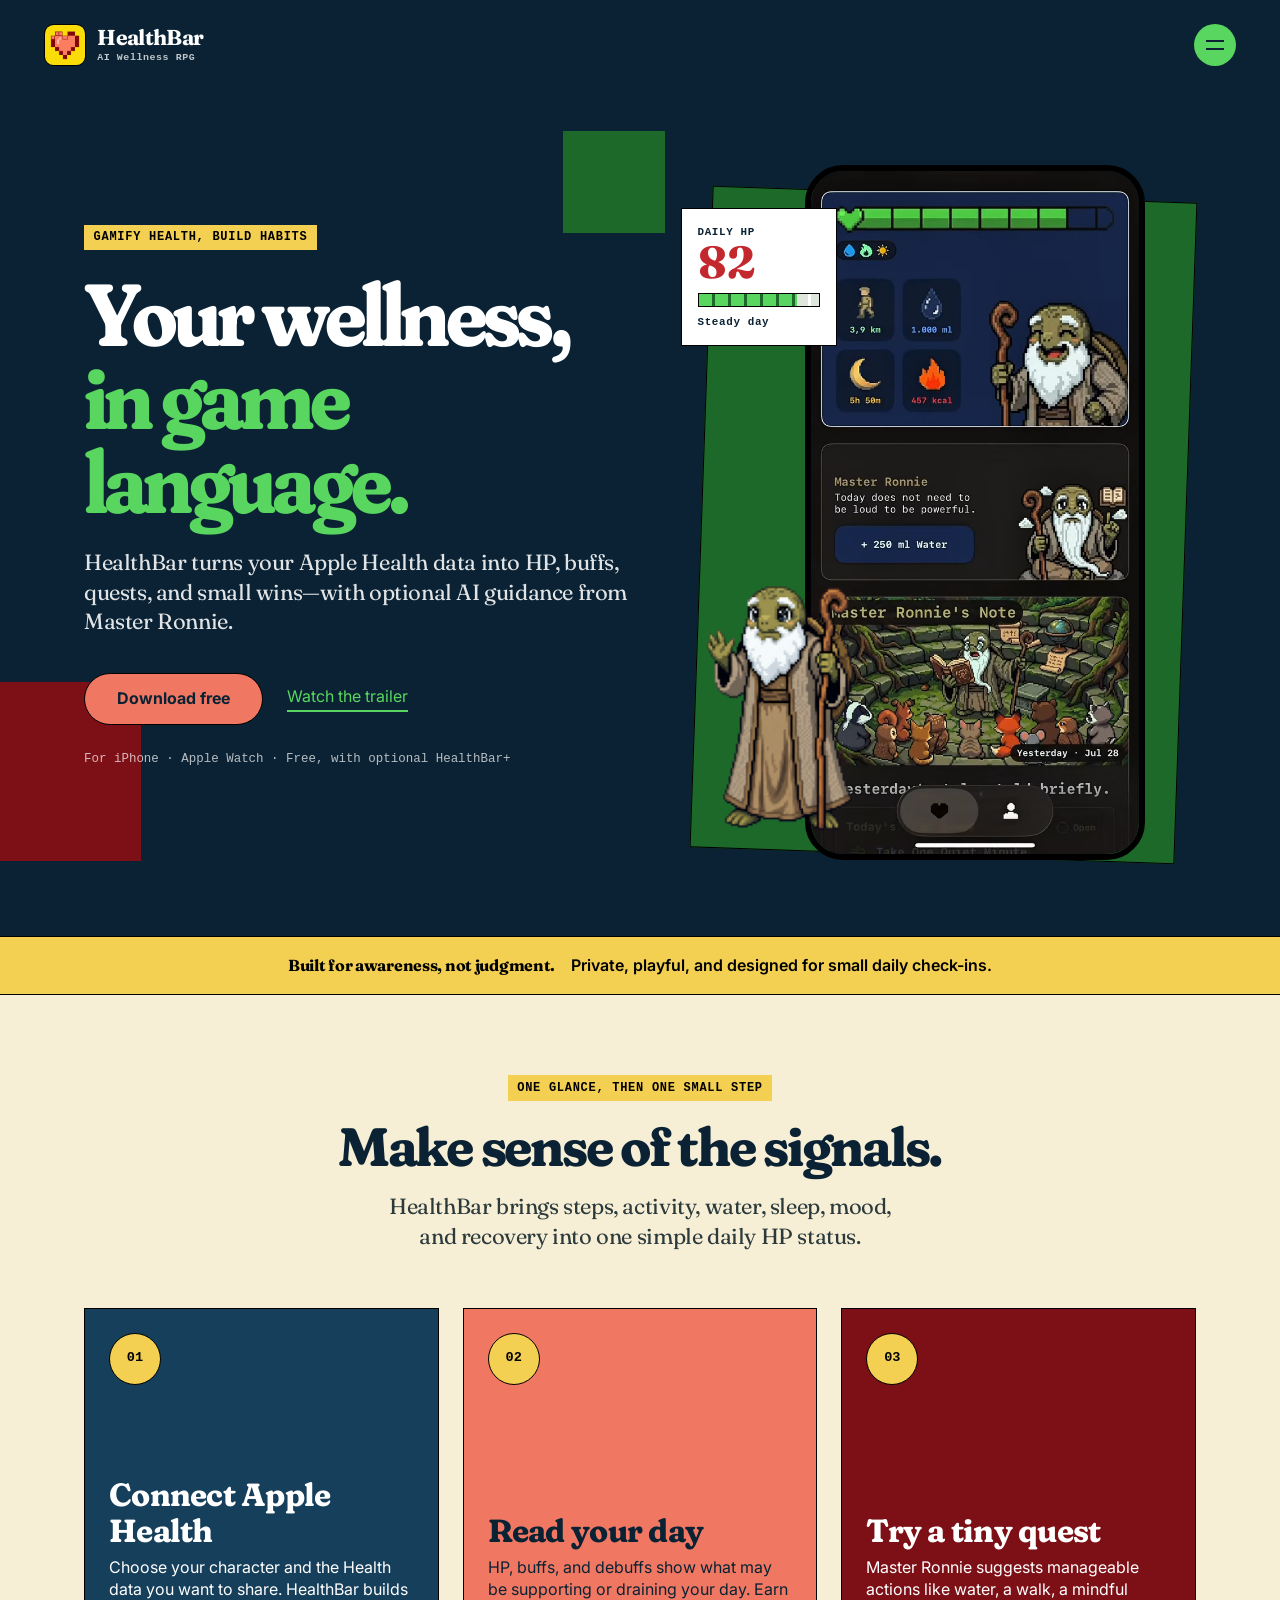
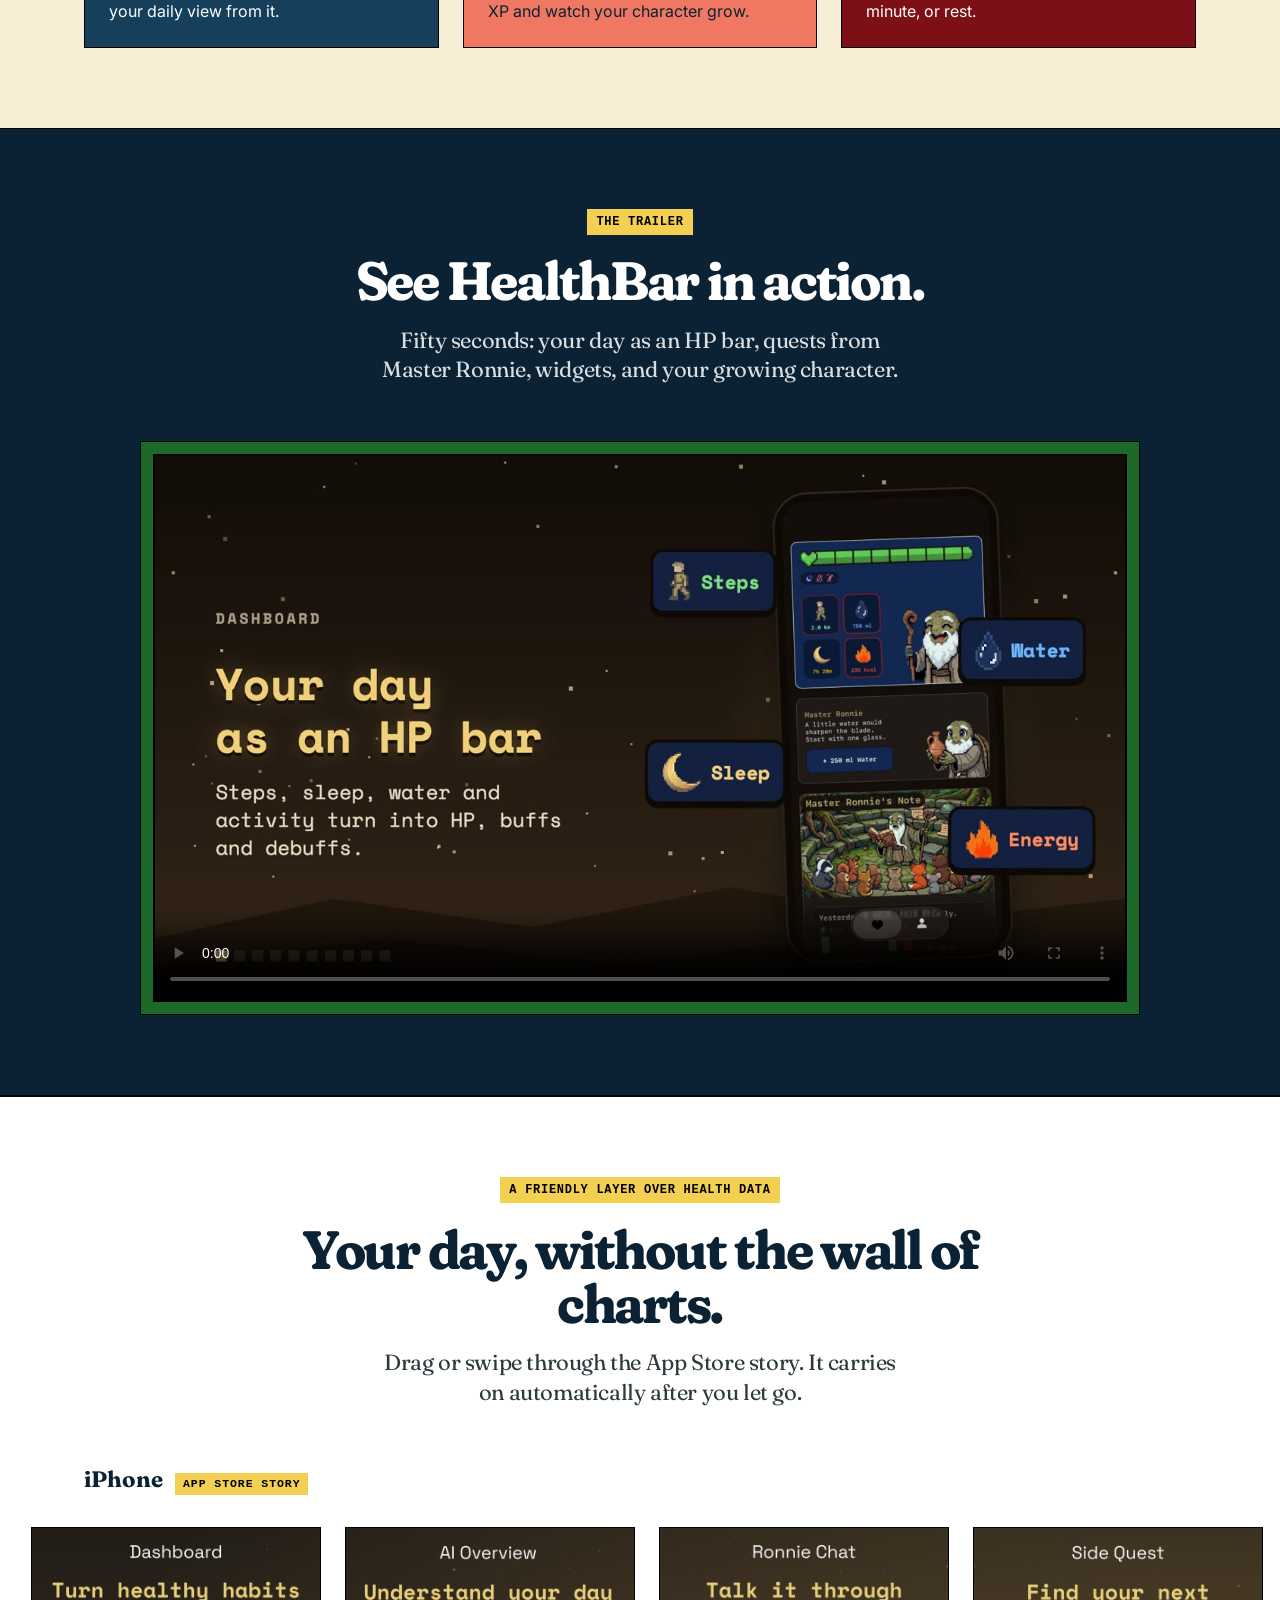
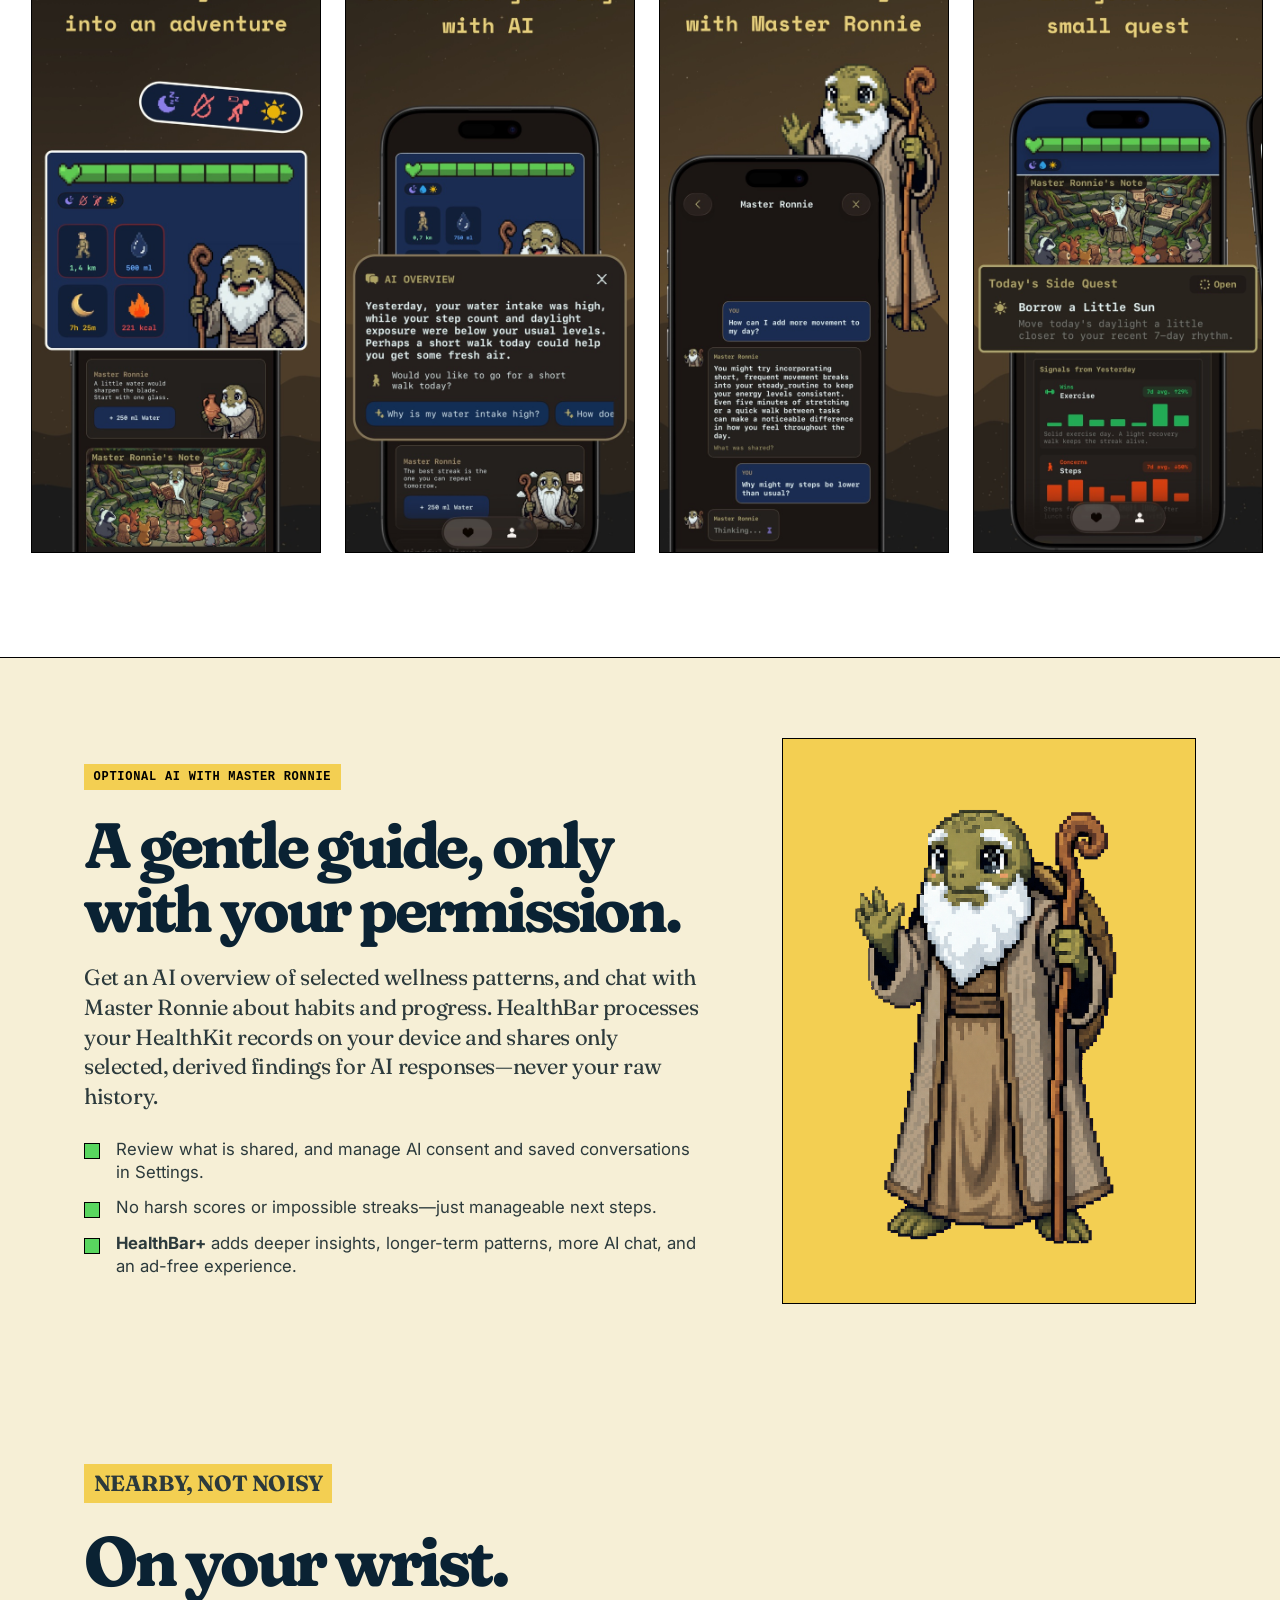
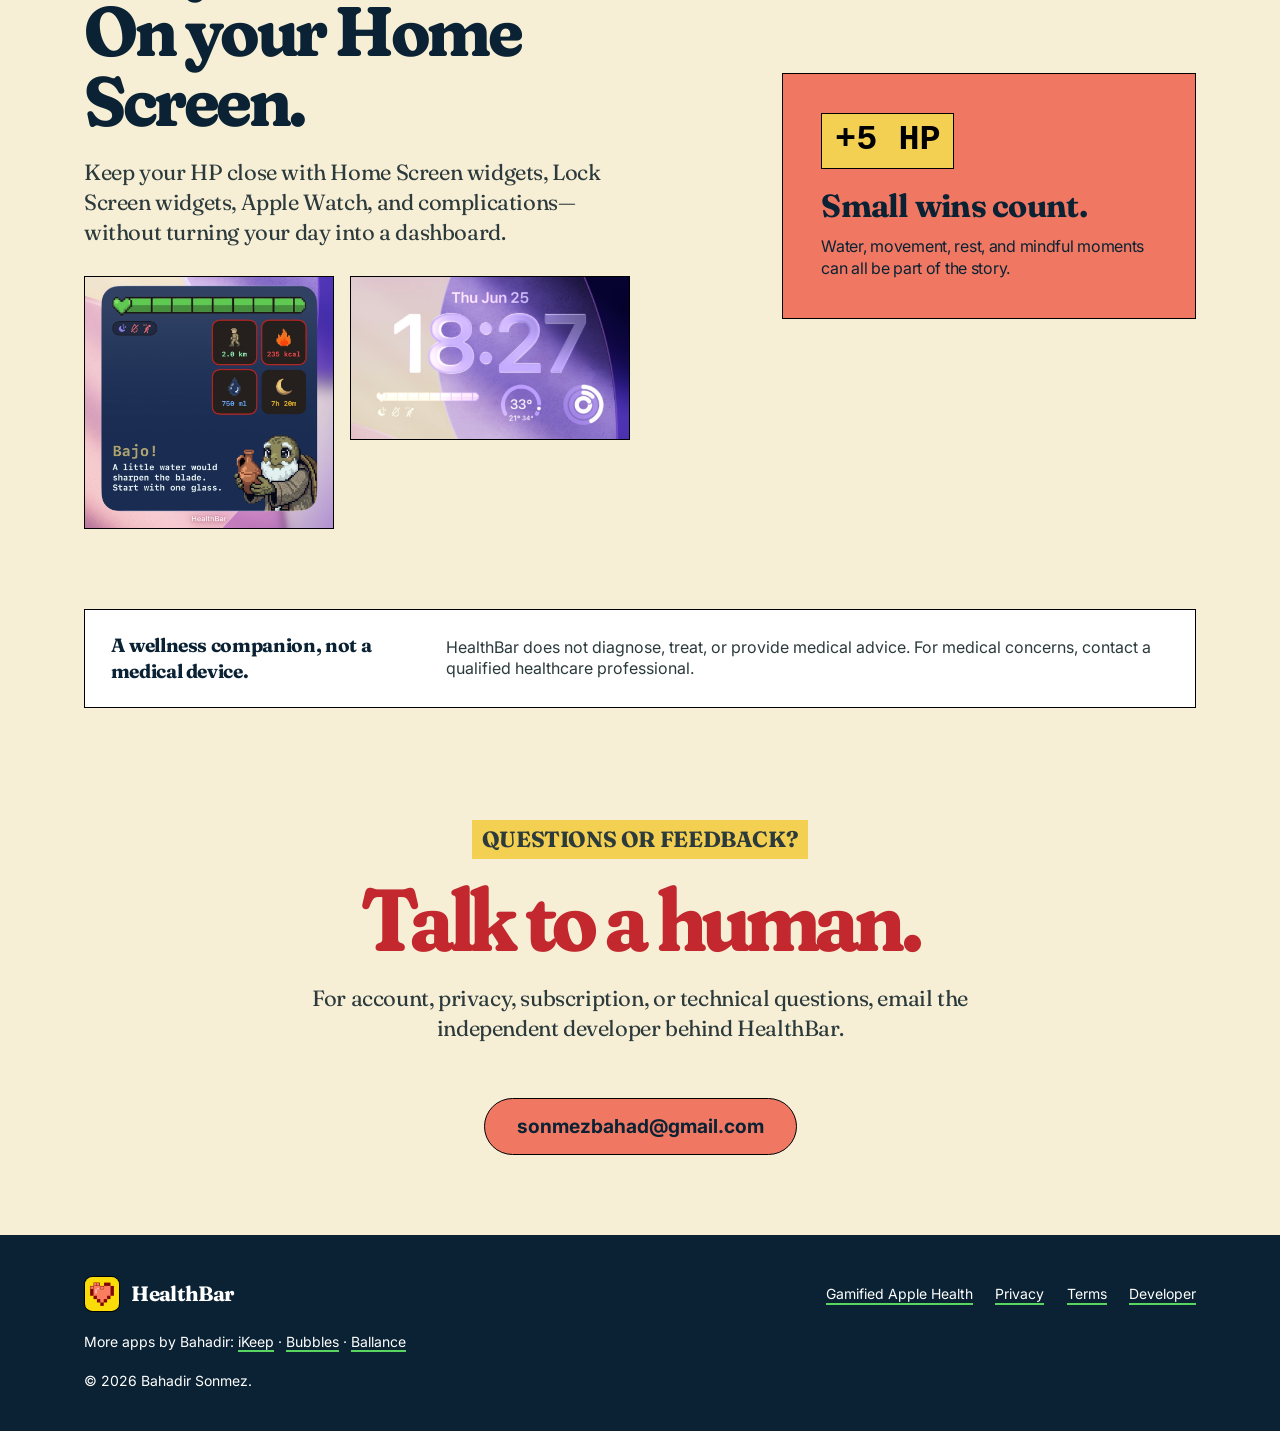
==== commit 648695d0: "Use latest App Store screenshots; remove outdated images Replaces the screenshot galleries with the " ====
--- a/index.html
+++ b/index.html
@@ -68,10 +68,10 @@
 </div>
 <small>Steady day</small>
 </div>
-<video class="phone hero-demo" autoplay loop muted playsinline preload="metadata" poster="assets/screens/iphone/1.jpg" width="590" height="1206" aria-label="HealthBar app showing the daily wellness experience in action">
+<video class="phone hero-demo" autoplay loop muted playsinline preload="metadata" poster="assets/screens/iphone/01_slice_1.jpg" width="590" height="1206" aria-label="HealthBar app showing the daily wellness experience in action">
 <source src="assets/healthbar-demo.webm" type="video/webm">
 <source src="assets/healthbar-demo.mp4" type="video/mp4">
-<img src="assets/screens/iphone/1.jpg" alt="HealthBar App Store screenshot introducing the daily wellness HP bar" width="415" height="900">
+<img src="assets/screens/iphone/01_slice_1.jpg" alt="HealthBar App Store screenshot introducing the daily wellness HP bar" width="415" height="900">
 </video>
 <img class="ronnie" src="assets/ronnie.png" alt="Master Ronnie, HealthBar's friendly pixel guide" width="360">
 </div>
@@ -124,39 +124,37 @@
 <div class="section-title">
 <p class="kicker">A friendly layer over Health data</p>
 <h2>Your day, without the wall of charts.</h2>
-<p>Drag or swipe through the app. It carries on automatically after you let go.</p>
+<p>Drag or swipe through the App Store story. It carries on automatically after you let go.</p>
 </div>
       <div class="showcase">
 <div class="showcase-label">
 <span>iPhone</span>
-<small>In the app</small>
-</div>
-<div class="carousel carousel-phone" data-carousel aria-label="HealthBar iPhone screenshots" tabindex="0">
+<small>App Store story</small>
+</div>
+<div class="carousel carousel-phone" data-carousel aria-label="HealthBar iPhone App Store screenshots" tabindex="0">
 <div class="carousel-track">
         <figure>
-<img src="assets/app/dashboard.jpg" alt="HealthBar dashboard showing the daily HP bar, buffs, and Master Ronnie" loading="lazy" decoding="async" width="620" height="1347">
-<figcaption>Dashboard</figcaption>
-</figure>
-<figure>
-<img src="assets/app/ai-overview.jpg" alt="HealthBar AI Overview with gentle suggestions for your day" loading="lazy" decoding="async" width="620" height="1347">
-<figcaption>AI Overview</figcaption>
-</figure>
-<figure>
-<img src="assets/app/ronnie-chat.jpg" alt="Chatting with Master Ronnie about wellness and habits" loading="lazy" decoding="async" width="620" height="1347">
-<figcaption>Ronnie Chat</figcaption>
-</figure>
-<figure>
-<img src="assets/app/side-quest.jpg" alt="A small side quest suggested by Master Ronnie" loading="lazy" decoding="async" width="620" height="1347">
-<figcaption>Side Quest</figcaption>
-</figure>
-<figure>
-<img src="assets/app/character.jpg" alt="The HealthBar character growing with XP" loading="lazy" decoding="async" width="620" height="1347">
-<figcaption>Character</figcaption>
-</figure>
-<figure>
-<img src="assets/app/charts.jpg" alt="Wellness patterns shown as readable charts" loading="lazy" decoding="async" width="620" height="1347">
-<figcaption>Charts</figcaption>
-</figure>
+<img src="assets/screens/iphone/01_slice_1.jpg" alt="HealthBar App Store screenshot — Dashboard: turn healthy habits into an adventure" loading="lazy" decoding="async" width="640" height="1387">
+</figure>
+<figure>
+<img src="assets/screens/iphone/01_slice_2.jpg" alt="HealthBar App Store screenshot — AI Overview: understand your day with AI" loading="lazy" decoding="async" width="640" height="1387">
+</figure>
+<figure>
+<img src="assets/screens/iphone/01_slice_3.jpg" alt="HealthBar App Store screenshot — Ronnie Chat: talk it through with Master Ronnie" loading="lazy" decoding="async" width="640" height="1387">
+</figure>
+<figure>
+<img src="assets/screens/iphone/01_slice_4.jpg" alt="HealthBar App Store screenshot — Side Quest: find your next small quest" loading="lazy" decoding="async" width="640" height="1387">
+</figure>
+<figure>
+<img src="assets/screens/iphone/01_slice_5.jpg" alt="HealthBar App Store screenshot — Character: watch your character grow" loading="lazy" decoding="async" width="640" height="1387">
+</figure>
+<figure>
+<img src="assets/screens/iphone/01_slice_6.jpg" alt="HealthBar App Store screenshot — Charts: spot patterns in your wellness" loading="lazy" decoding="async" width="640" height="1387">
+</figure>
+<figure>
+<img src="assets/screens/iphone/01_slice_7.jpg" alt="HealthBar App Store screenshot — Widgets and Apple Watch: keep your progress in sight" loading="lazy" decoding="async" width="640" height="1387">
+</figure>
+
 
       </div>
 </div>
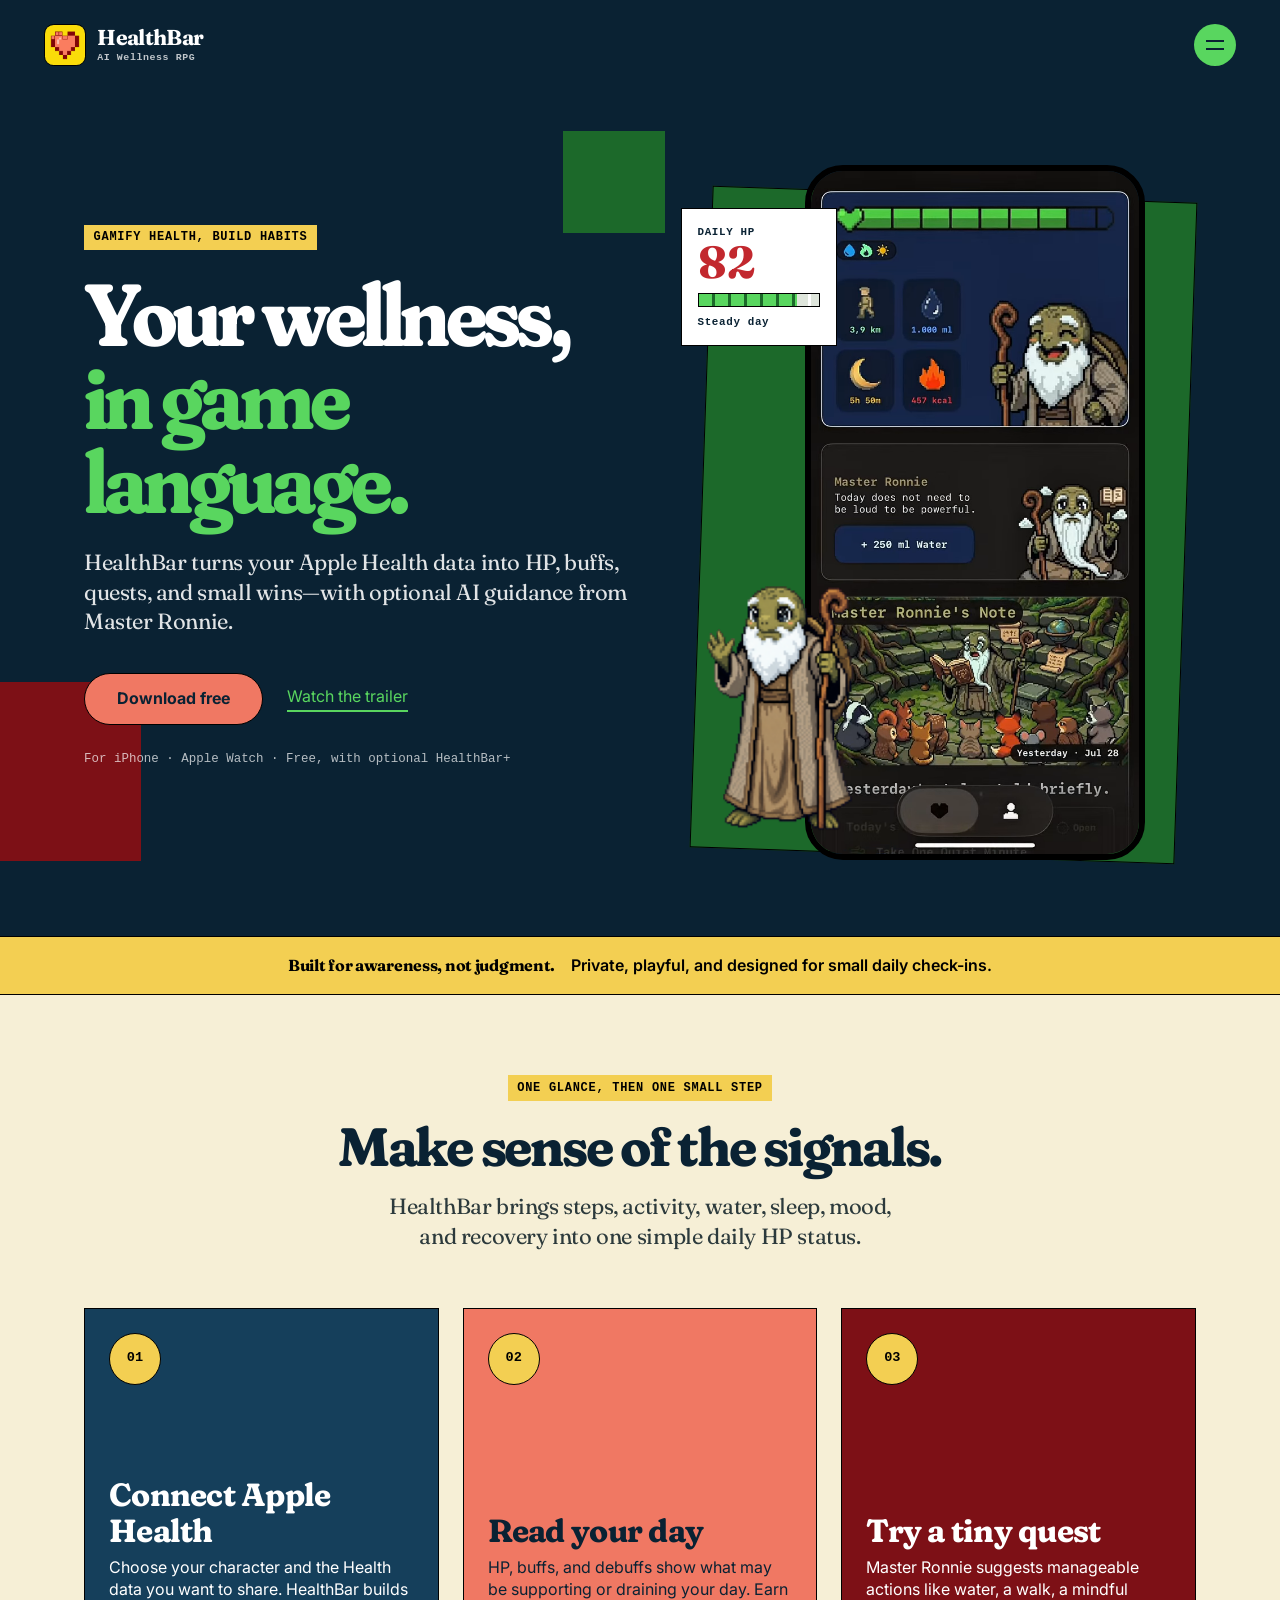
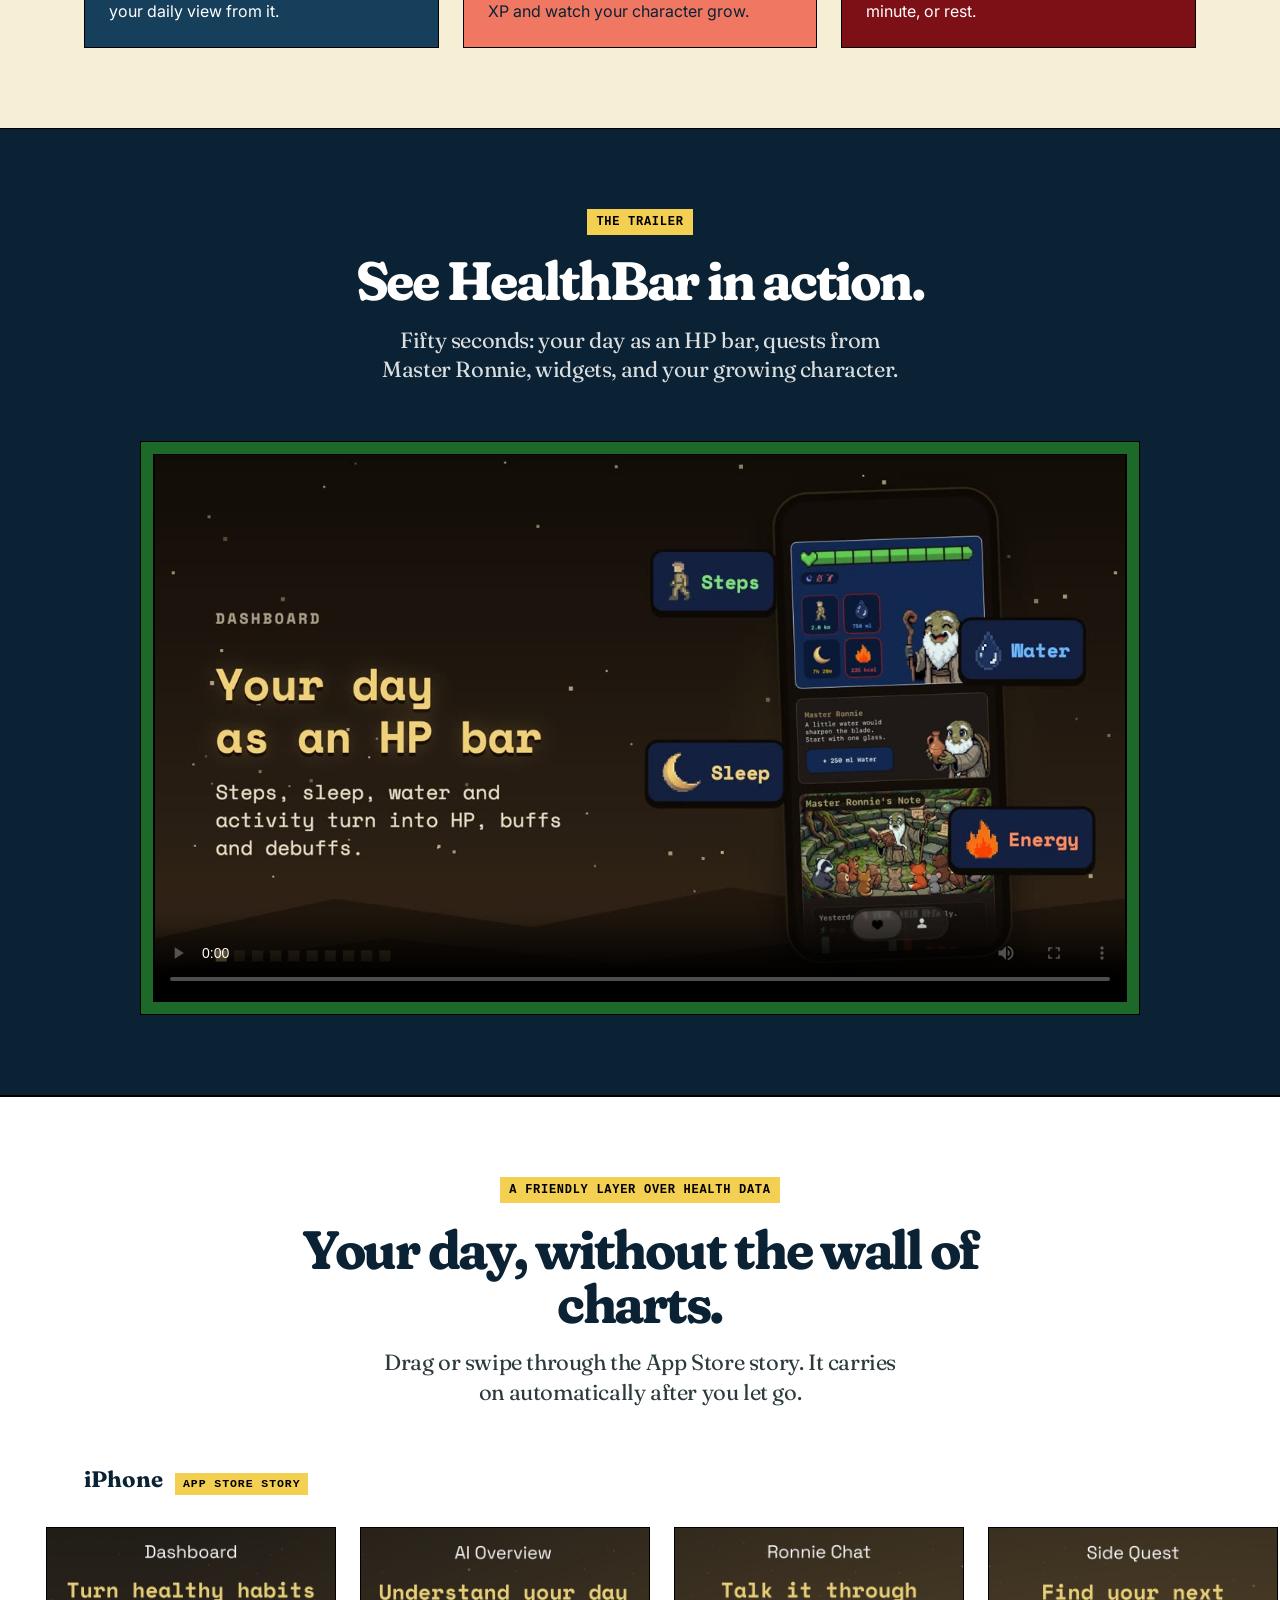
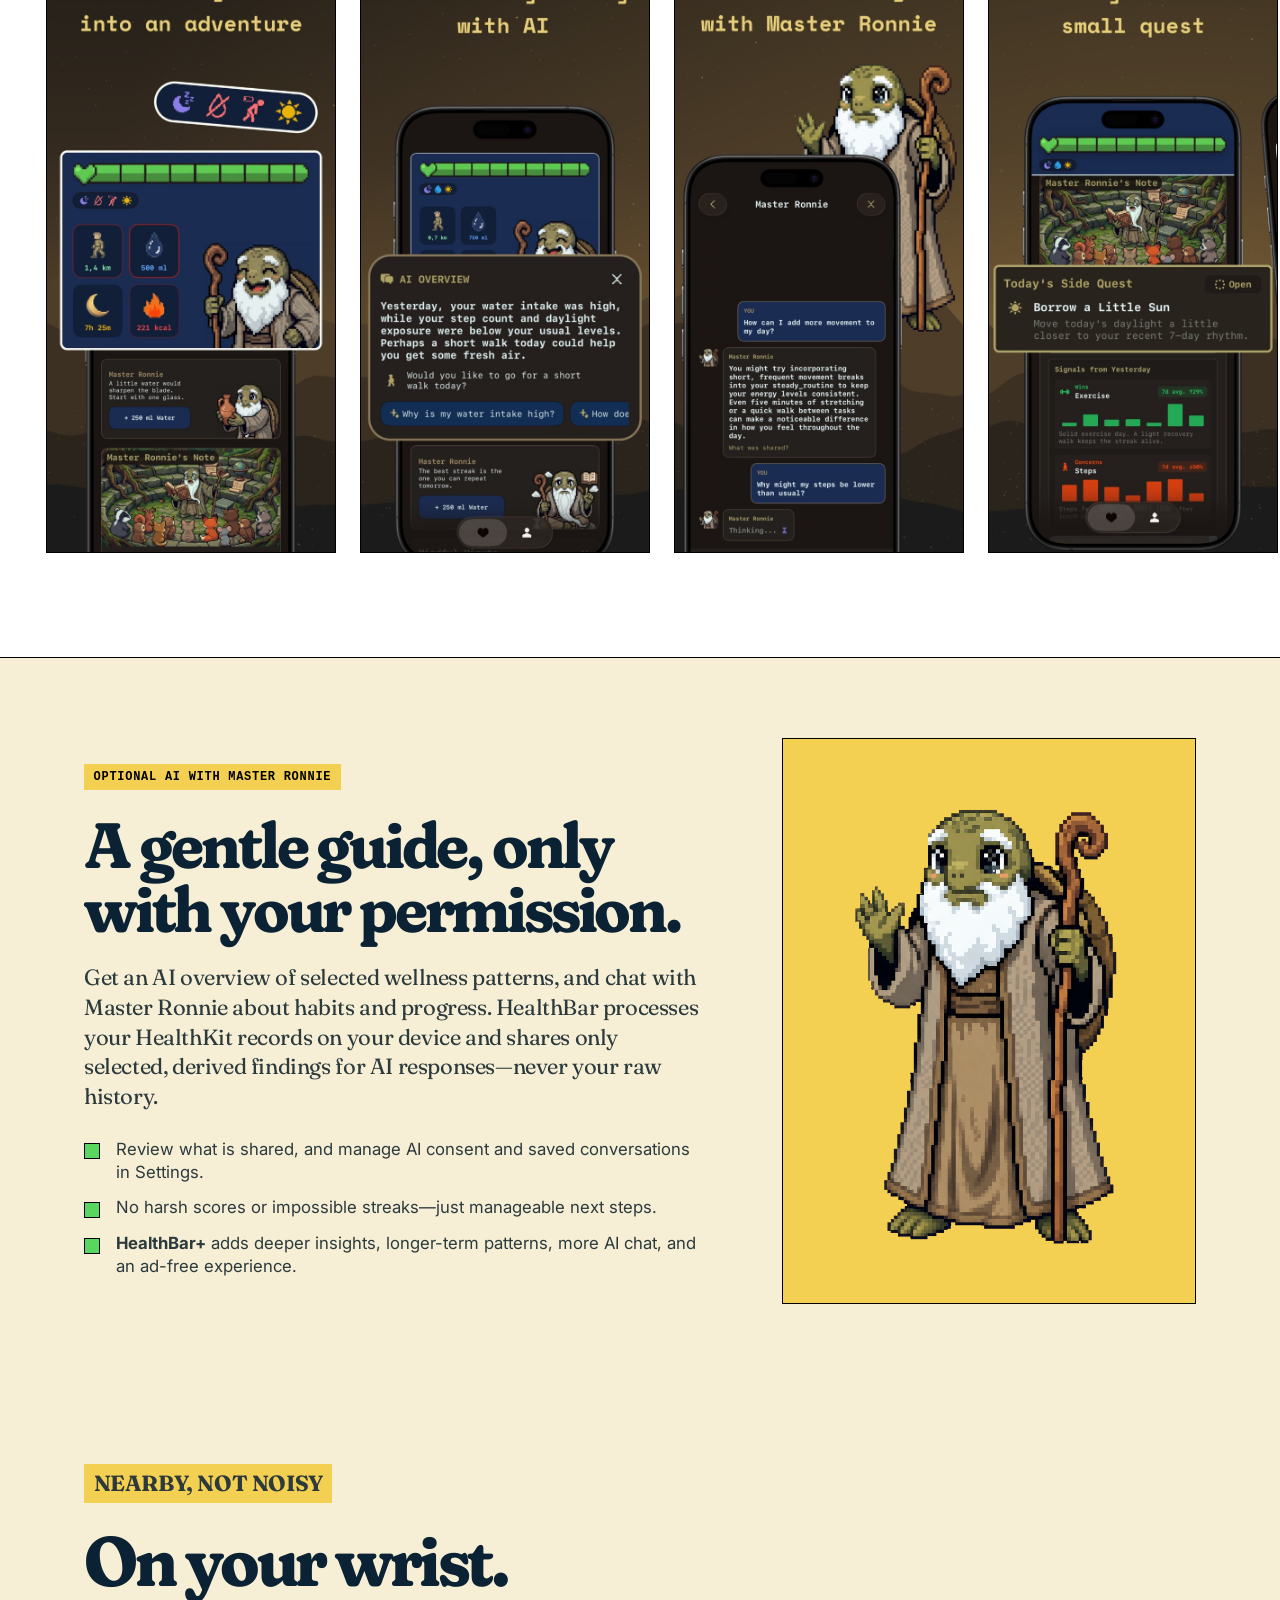
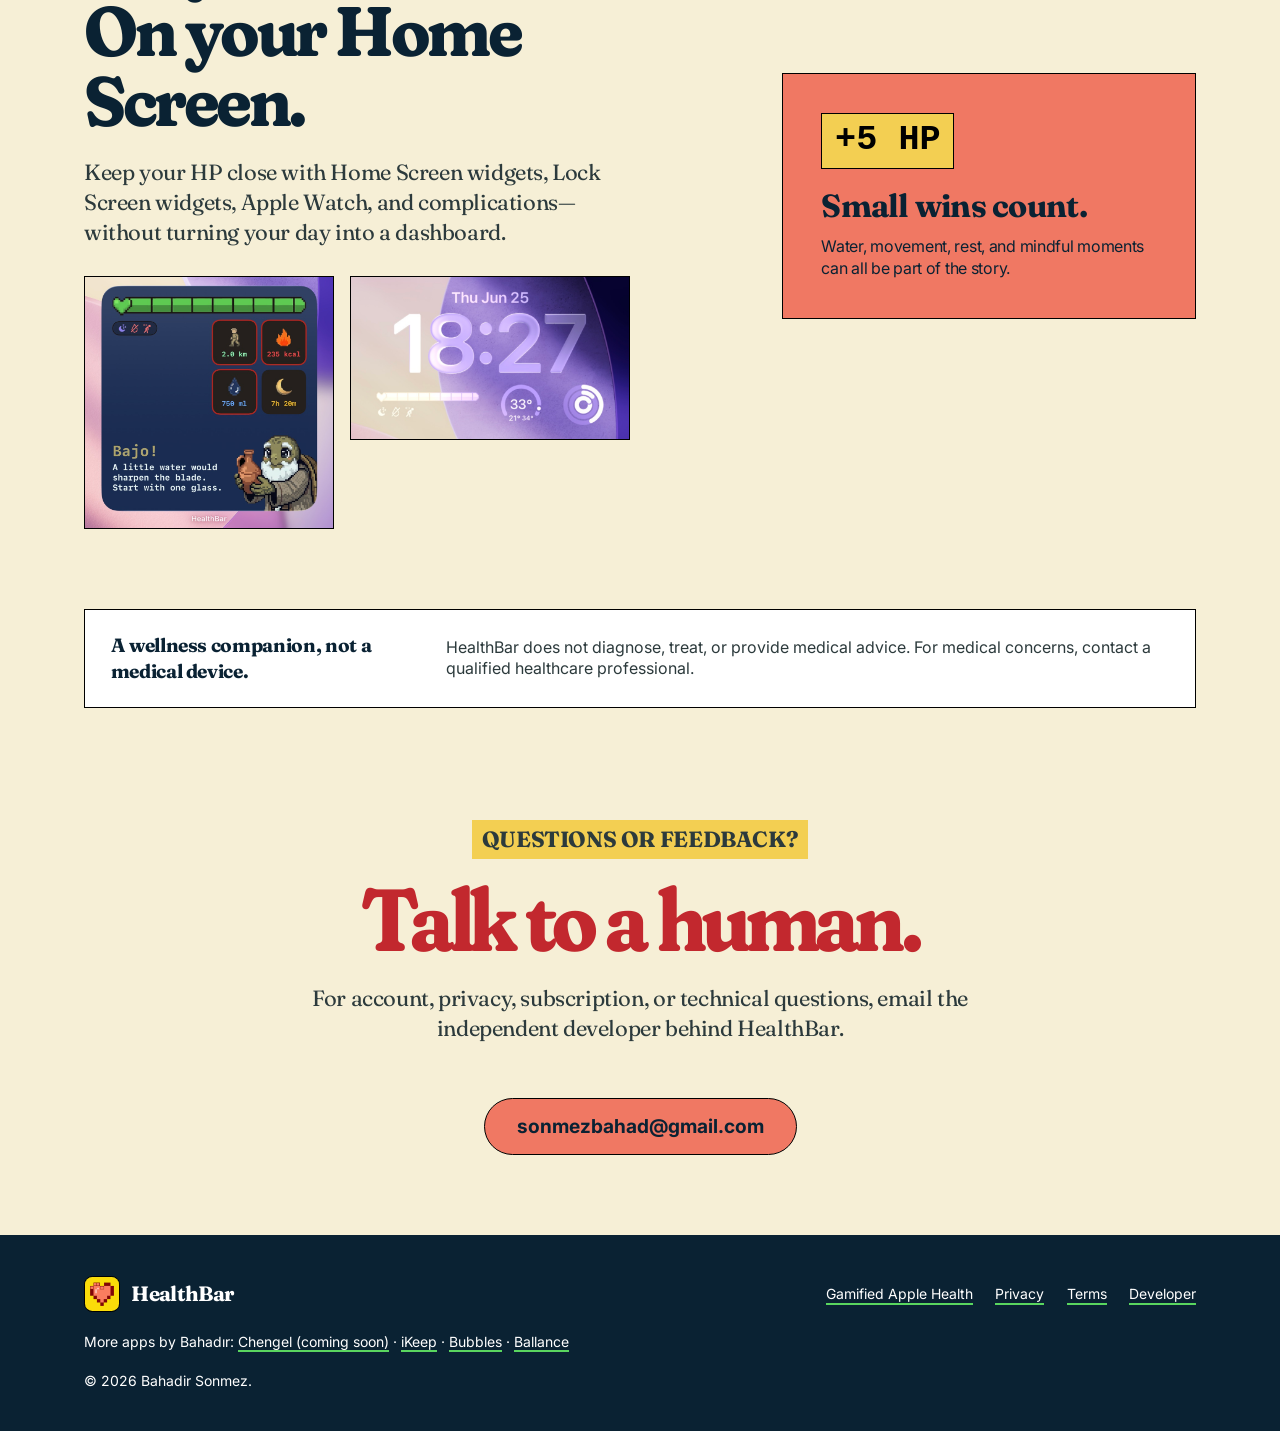
==== commit 5e42f2b3: "Add Chengel to More apps; legal pages link back home and get basic SEO tags More apps by Bahadır now" ====
--- a/index.html
+++ b/index.html
@@ -24,6 +24,7 @@
 <meta name="twitter:image:alt" content="HealthBar wellness companion showing daily HP and quests">
   <link rel="canonical" href="https://healthbar.bahadirsonmez.com/">
 <link rel="icon" type="image/png" href="assets/icon.png">
+<link rel="apple-touch-icon" href="assets/icon.png">
 <link rel="preconnect" href="https://fonts.googleapis.com"><link rel="preconnect" href="https://fonts.gstatic.com" crossorigin><link rel="stylesheet" href="https://fonts.googleapis.com/css2?family=Fraunces:ital,opsz,wght,SOFT,WONK@0,9..144,400..800,100,0&family=Inter:wght@400;600;700&display=swap">
 <link rel="stylesheet" href="styles.css">
   <script type="application/ld+json">{"@context":"https://schema.org","@type":"SoftwareApplication","name":"HealthBar: AI Wellness RPG","description":"A wellness companion that turns Apple Health data into HP, buffs, quests, and small wins, with optional AI overview and chat from Master Ronnie. Not a medical device and does not provide medical advice.","url":"https://healthbar.bahadirsonmez.com/","image":"https://healthbar.bahadirsonmez.com/assets/icon.png","applicationCategory":"HealthApplication","operatingSystem":"iOS 17 or later; watchOS","alternateName":"HealthBar","downloadUrl":"https://apps.apple.com/app/id6773367246","author":{"@type":"Person","name":"Bahadir Sonmez","url":"https://bahadirsonmez.com/"},"offers":{"@type":"Offer","price":"0","priceCurrency":"USD"}}</script>
@@ -219,7 +220,7 @@
 <a href="terms.html">Terms</a>
 <a href="https://bahadirsonmez.com">Developer</a>
 </div>
-<p class="more-apps">More apps by Bahadir: <a href="https://ikeep.bahadirsonmez.com/">iKeep</a> · <a href="https://bubbles.bahadirsonmez.com/">Bubbles</a> · <a href="https://ballance.bahadirsonmez.com/">Ballance</a>
+<p class="more-apps">More apps by Bahadır: <a href="https://chengel.bahadirsonmez.com/">Chengel (coming soon)</a> · <a href="https://ikeep.bahadirsonmez.com/">iKeep</a> · <a href="https://bubbles.bahadirsonmez.com/">Bubbles</a> · <a href="https://ballance.bahadirsonmez.com/">Ballance</a>
 </p>
 <p>© <span data-year>2026</span> Bahadir Sonmez.</p>
 </footer>
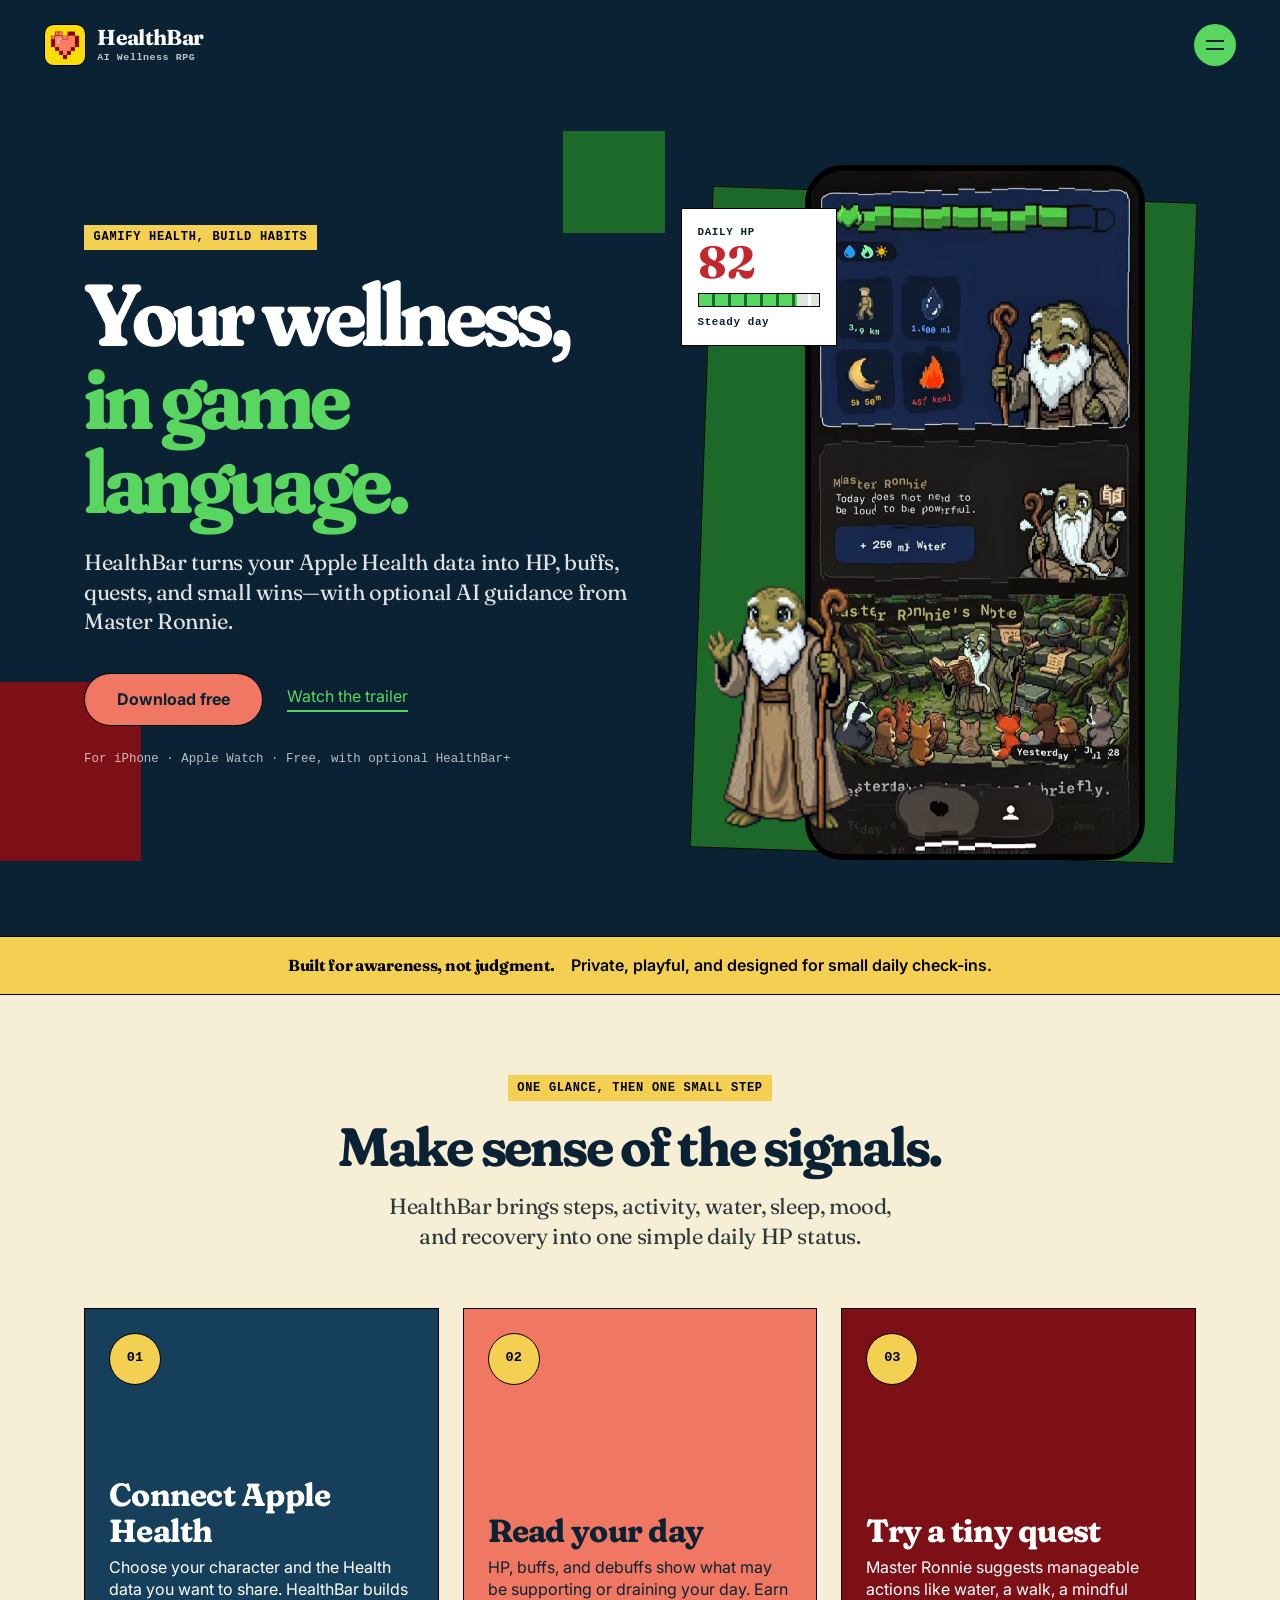
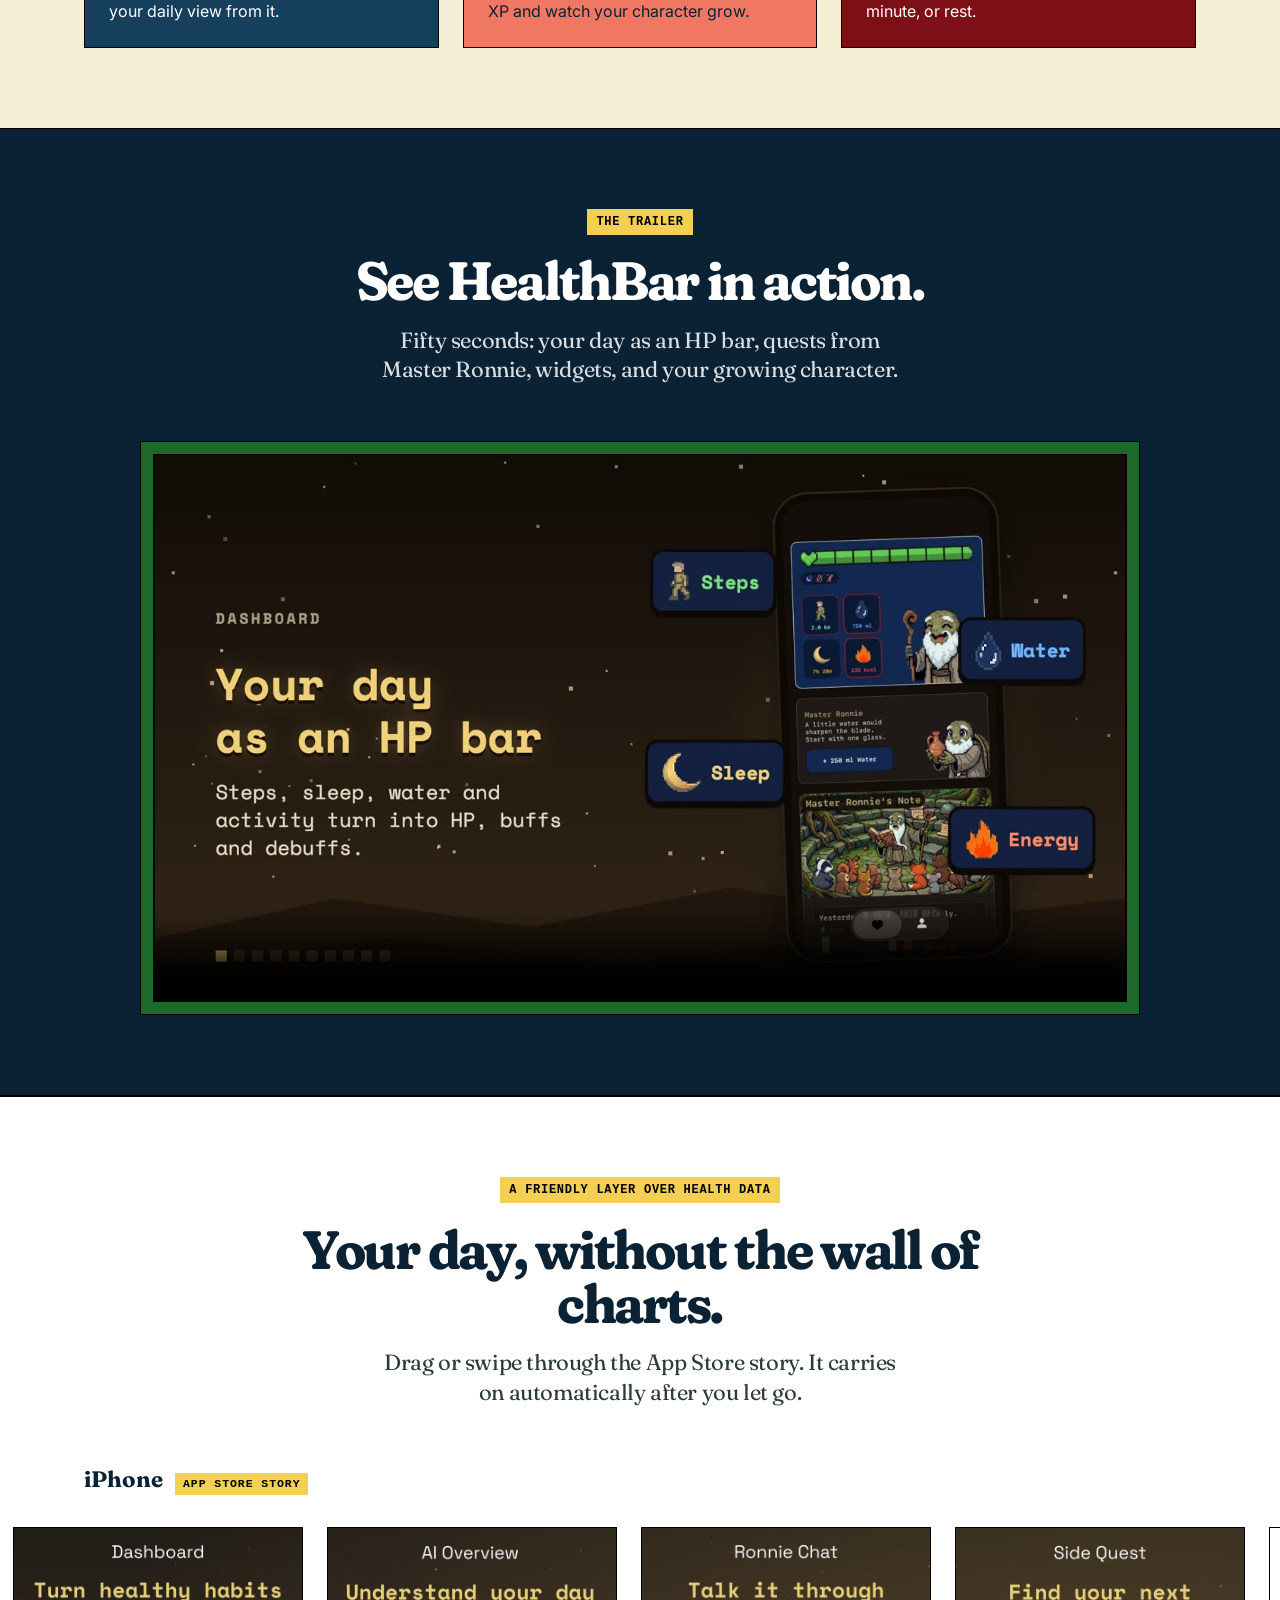
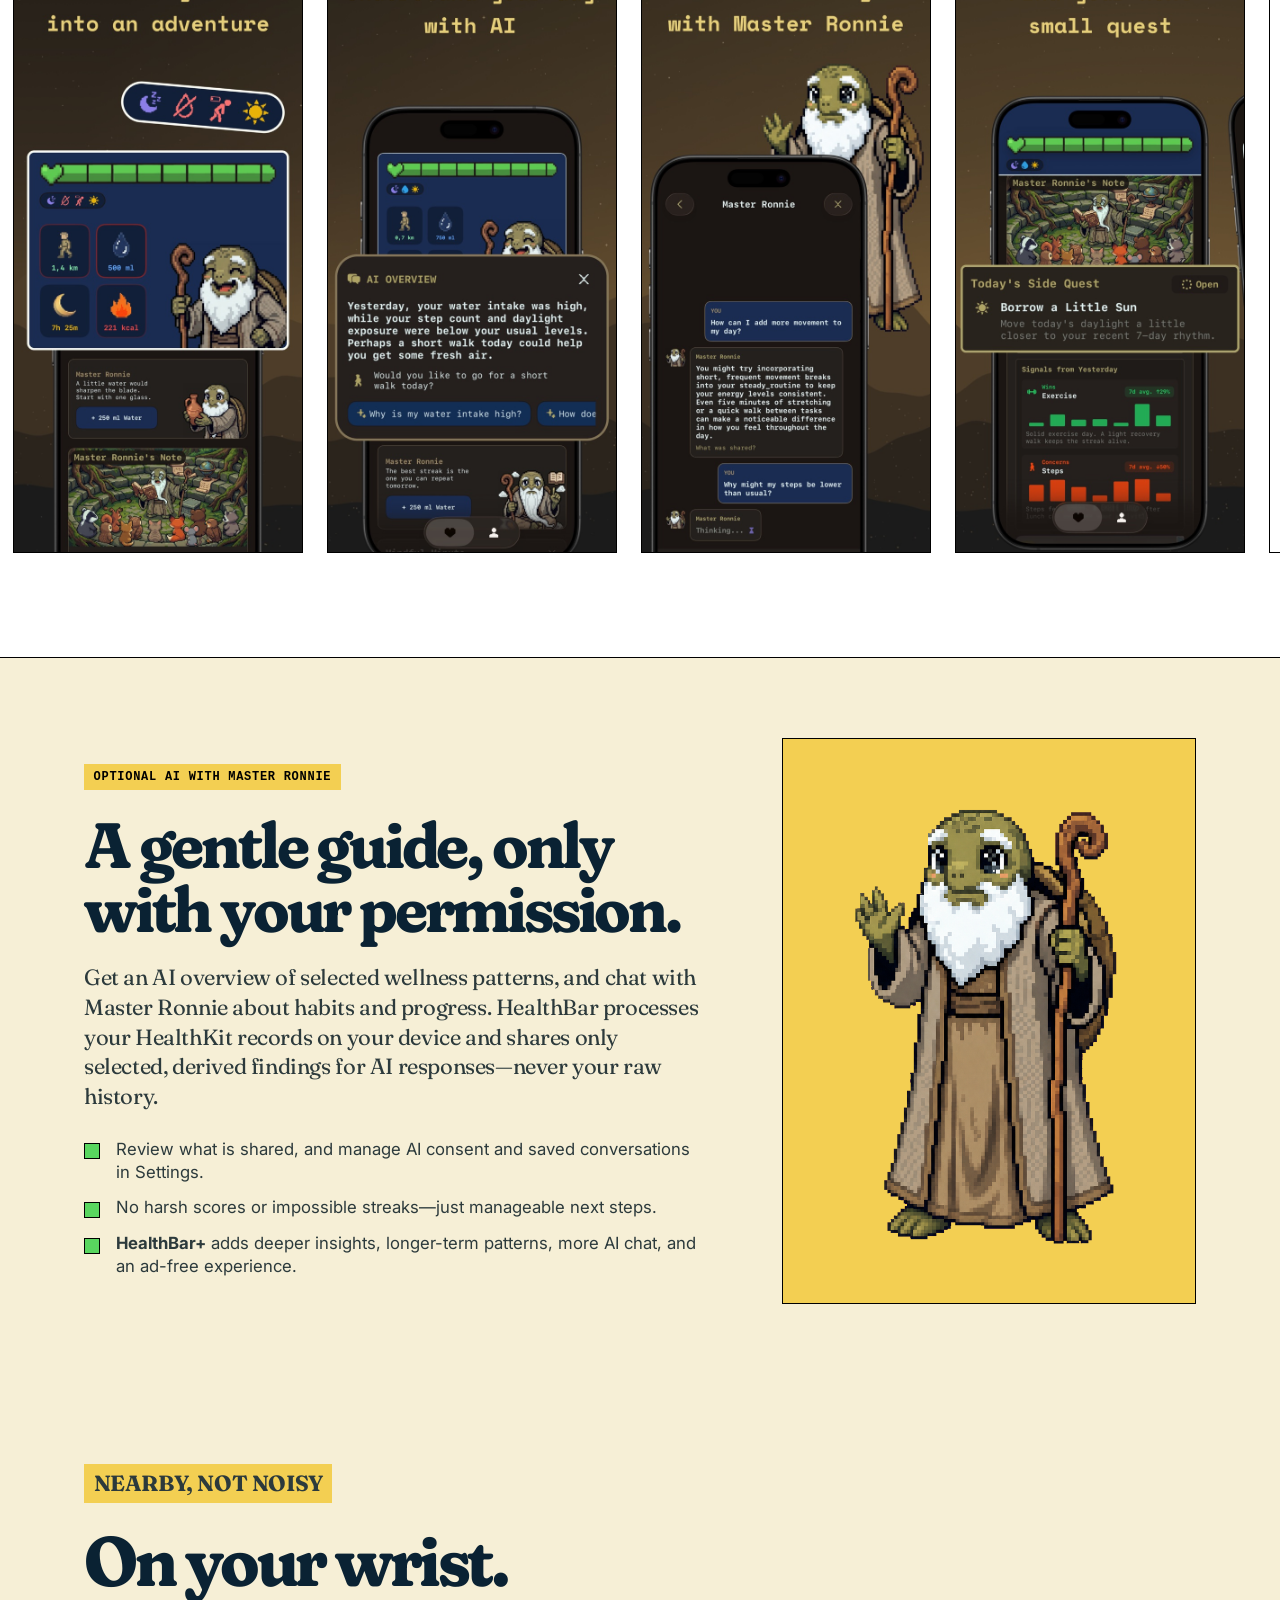
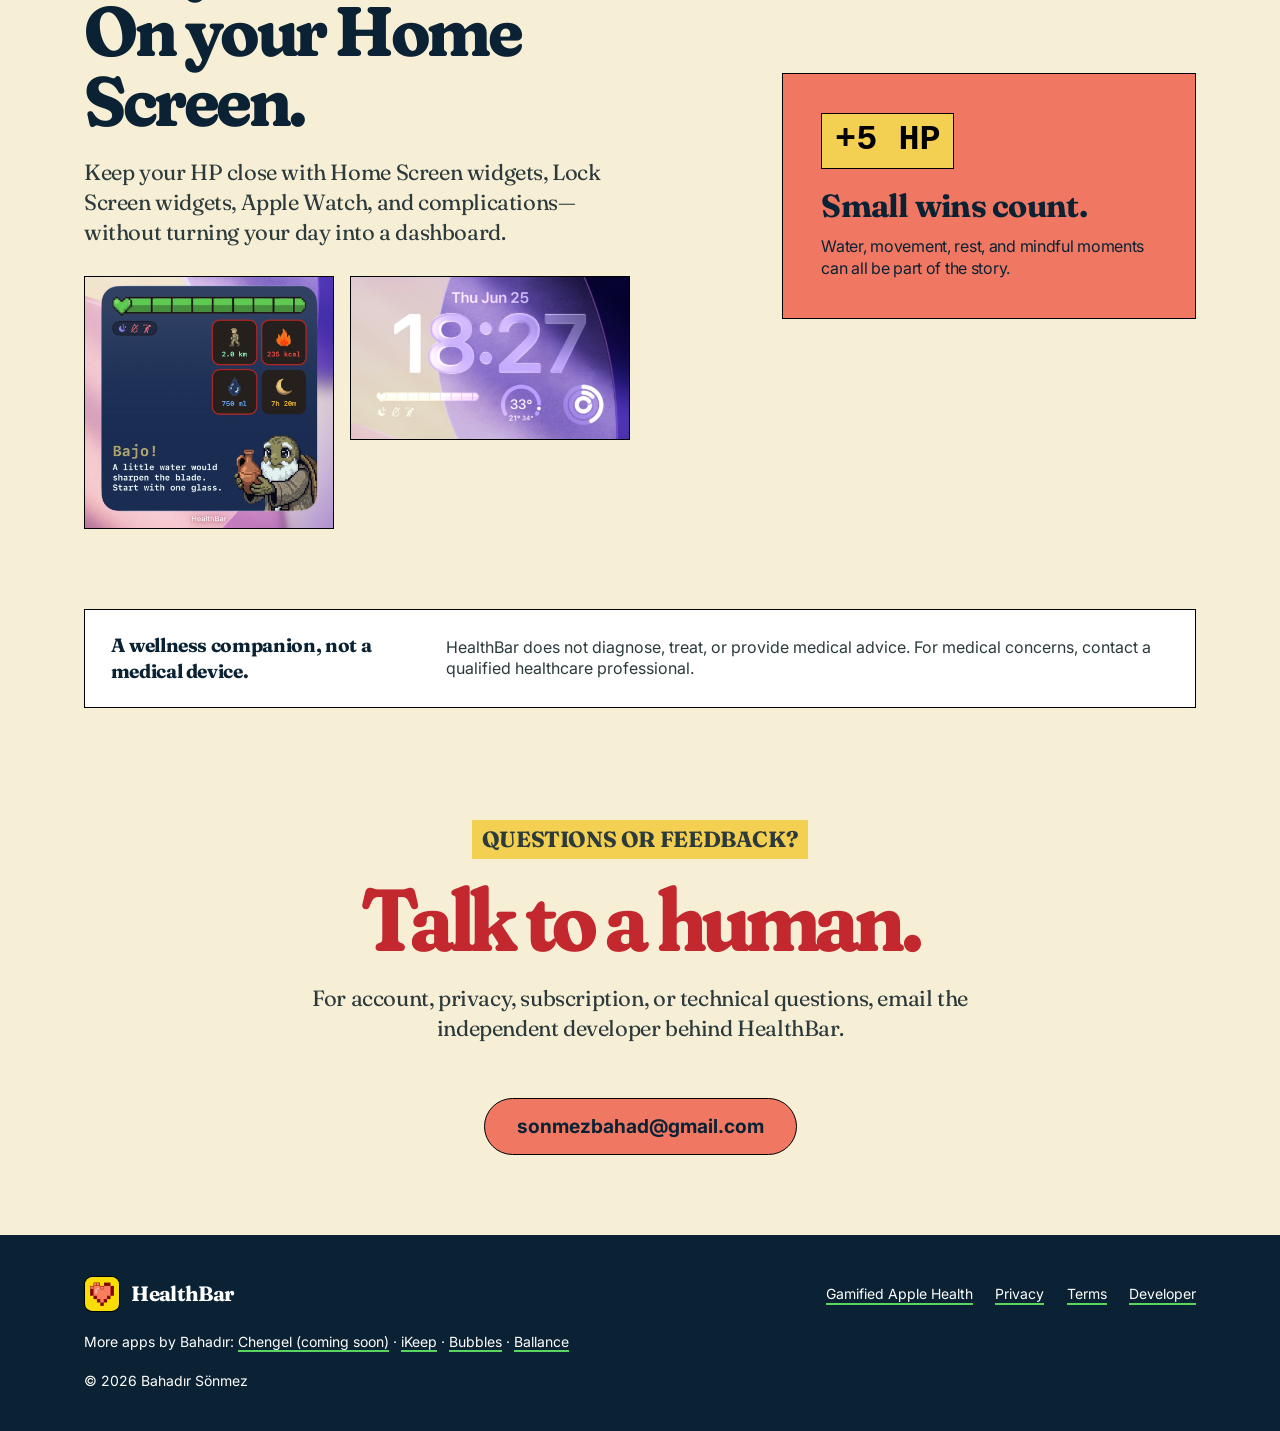
==== commit 01214855: "Footer copyright reads Bahadır Sönmez, as on bahadirsonmez.com Same spelling and form as the main si" ====
--- a/index.html
+++ b/index.html
@@ -222,7 +222,7 @@
 </div>
 <p class="more-apps">More apps by Bahadır: <a href="https://chengel.bahadirsonmez.com/">Chengel (coming soon)</a> · <a href="https://ikeep.bahadirsonmez.com/">iKeep</a> · <a href="https://bubbles.bahadirsonmez.com/">Bubbles</a> · <a href="https://ballance.bahadirsonmez.com/">Ballance</a>
 </p>
-<p>© <span data-year>2026</span> Bahadir Sonmez.</p>
+<p>© <span data-year>2026</span> Bahadır Sönmez</p>
 </footer>
   <script src="script.js" defer>
 </script>
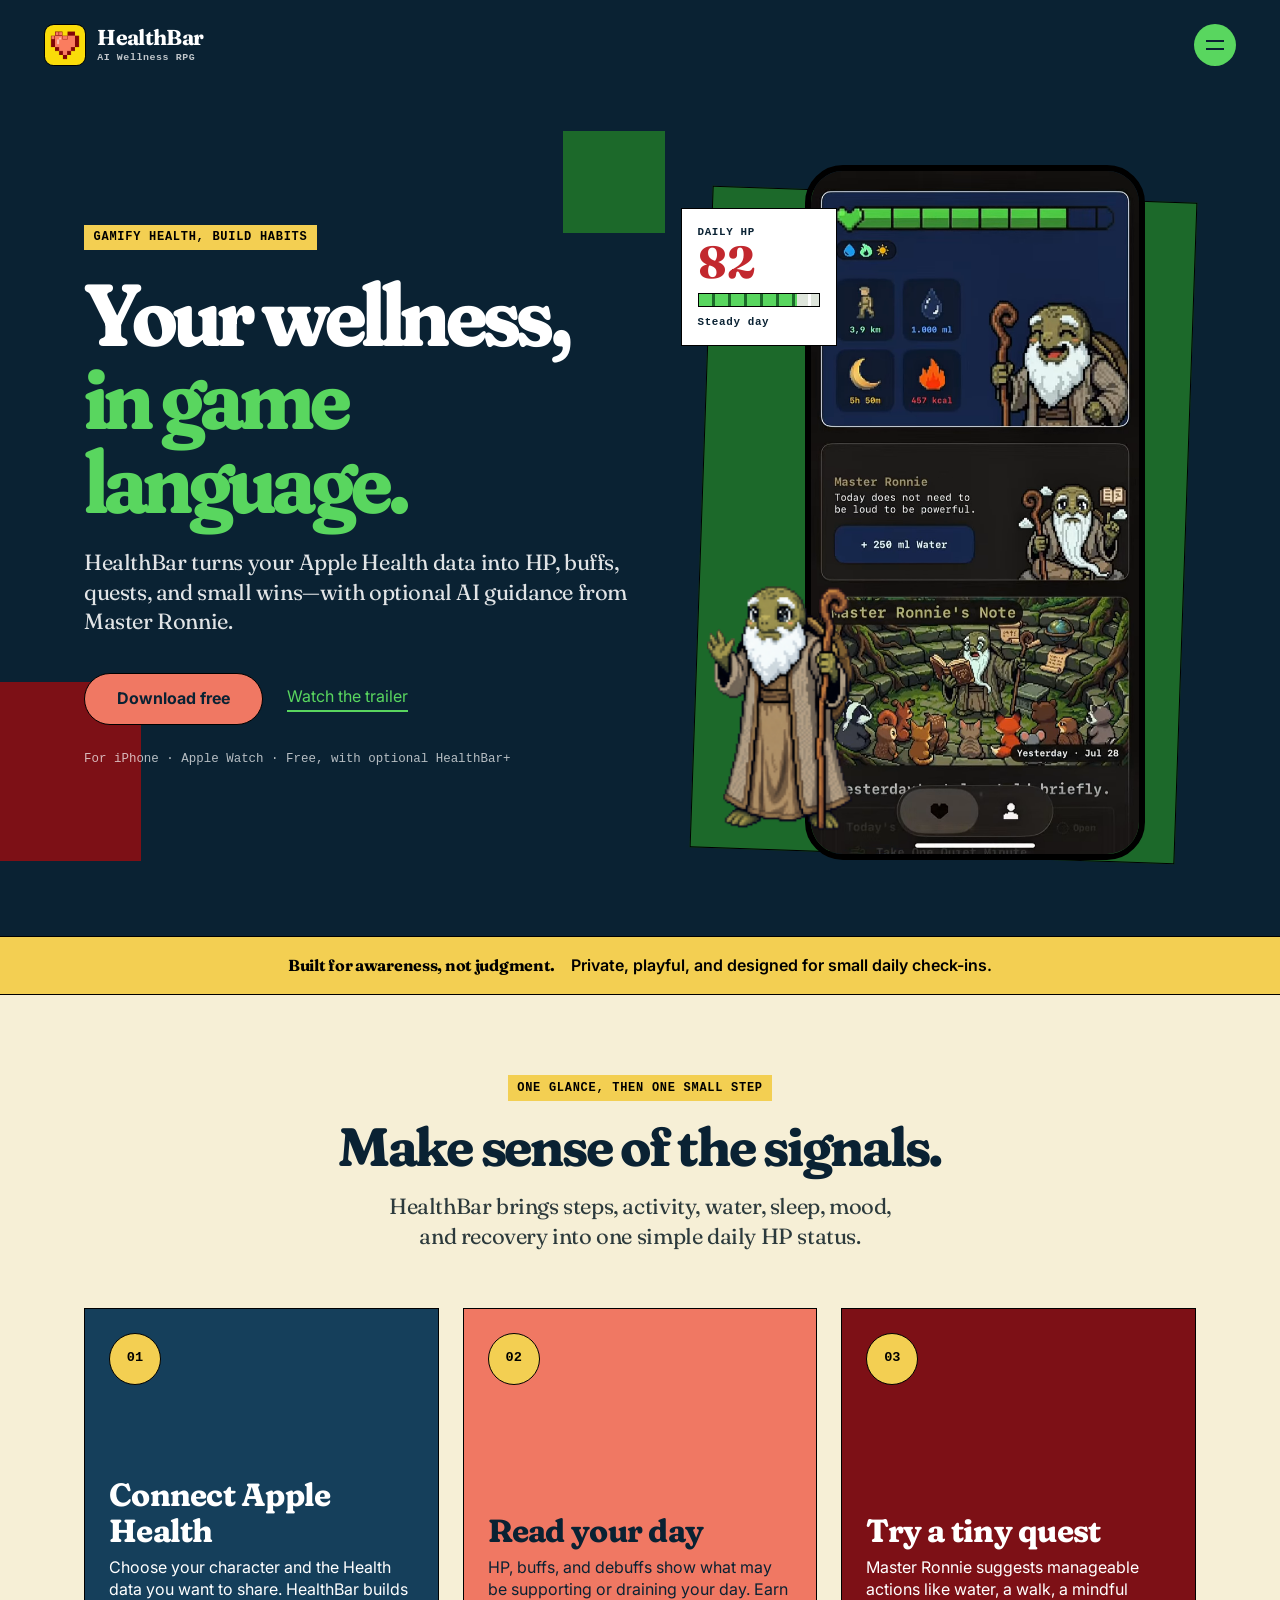
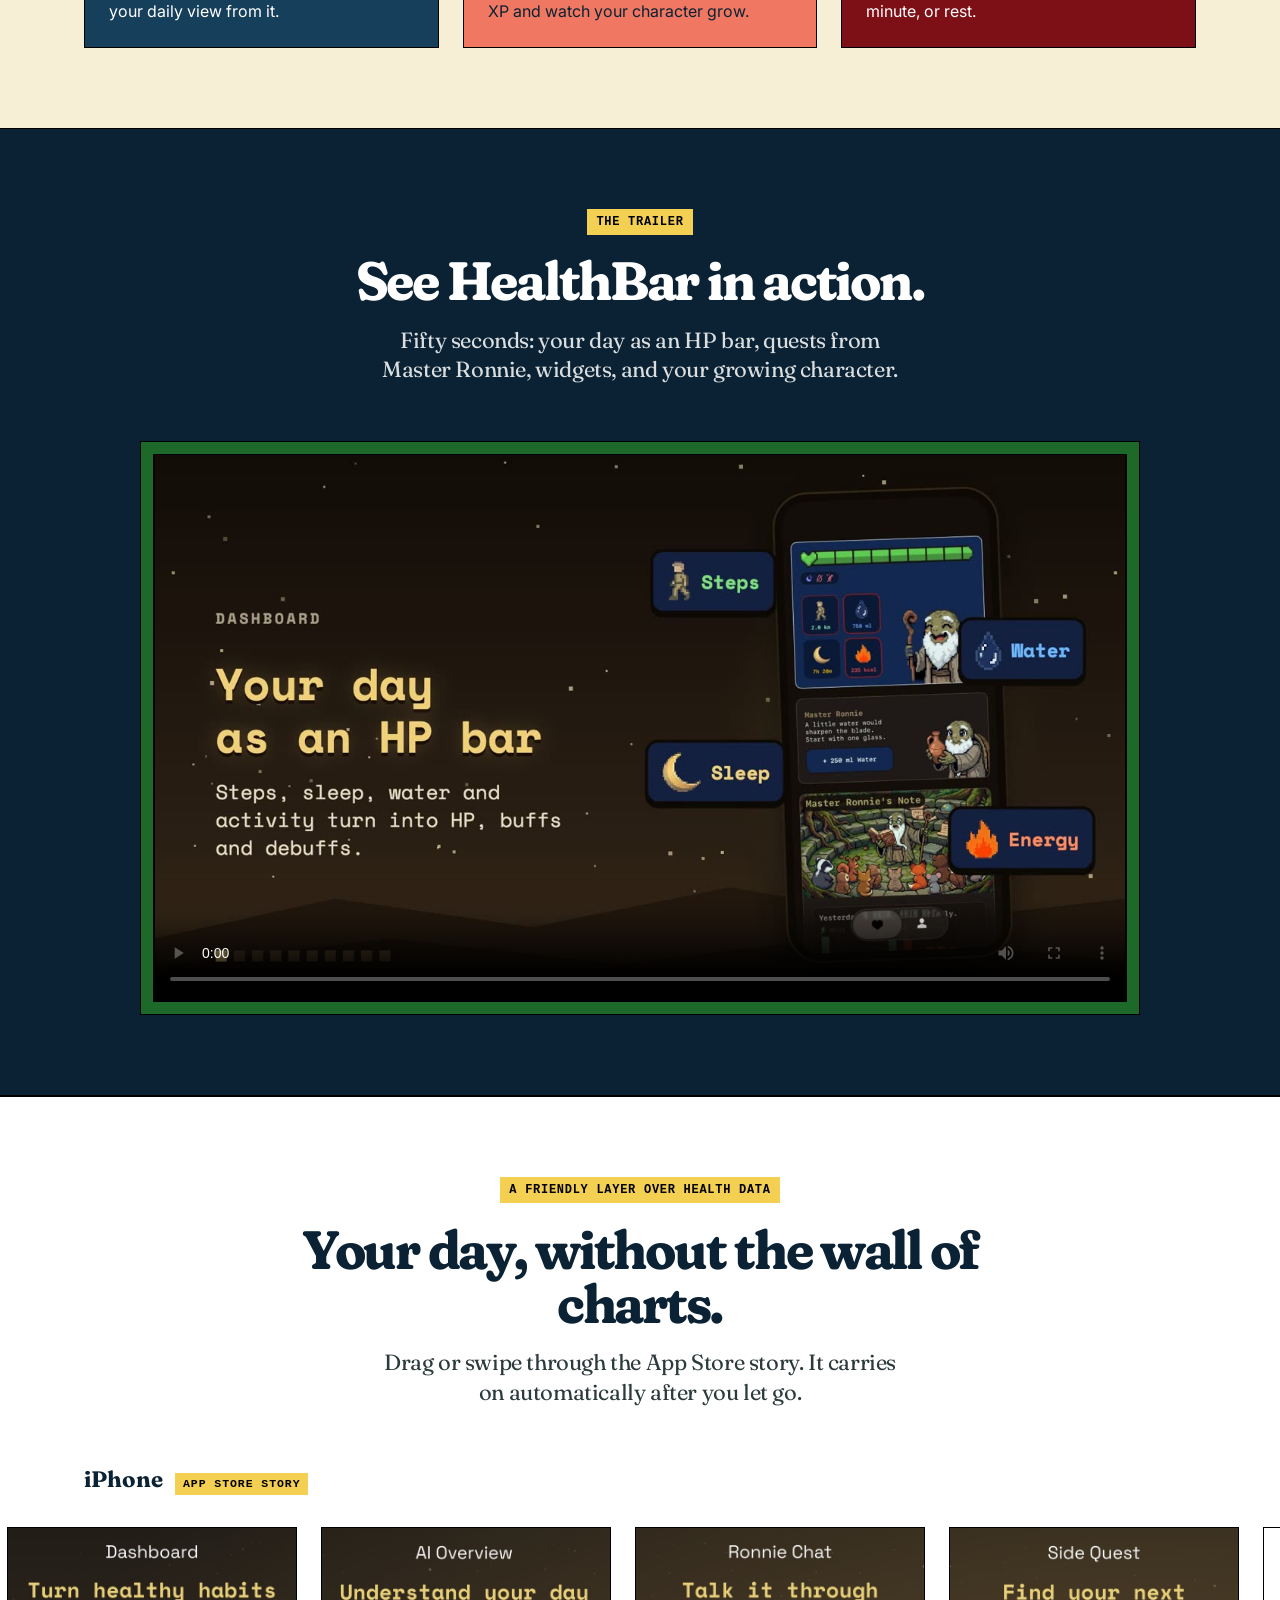
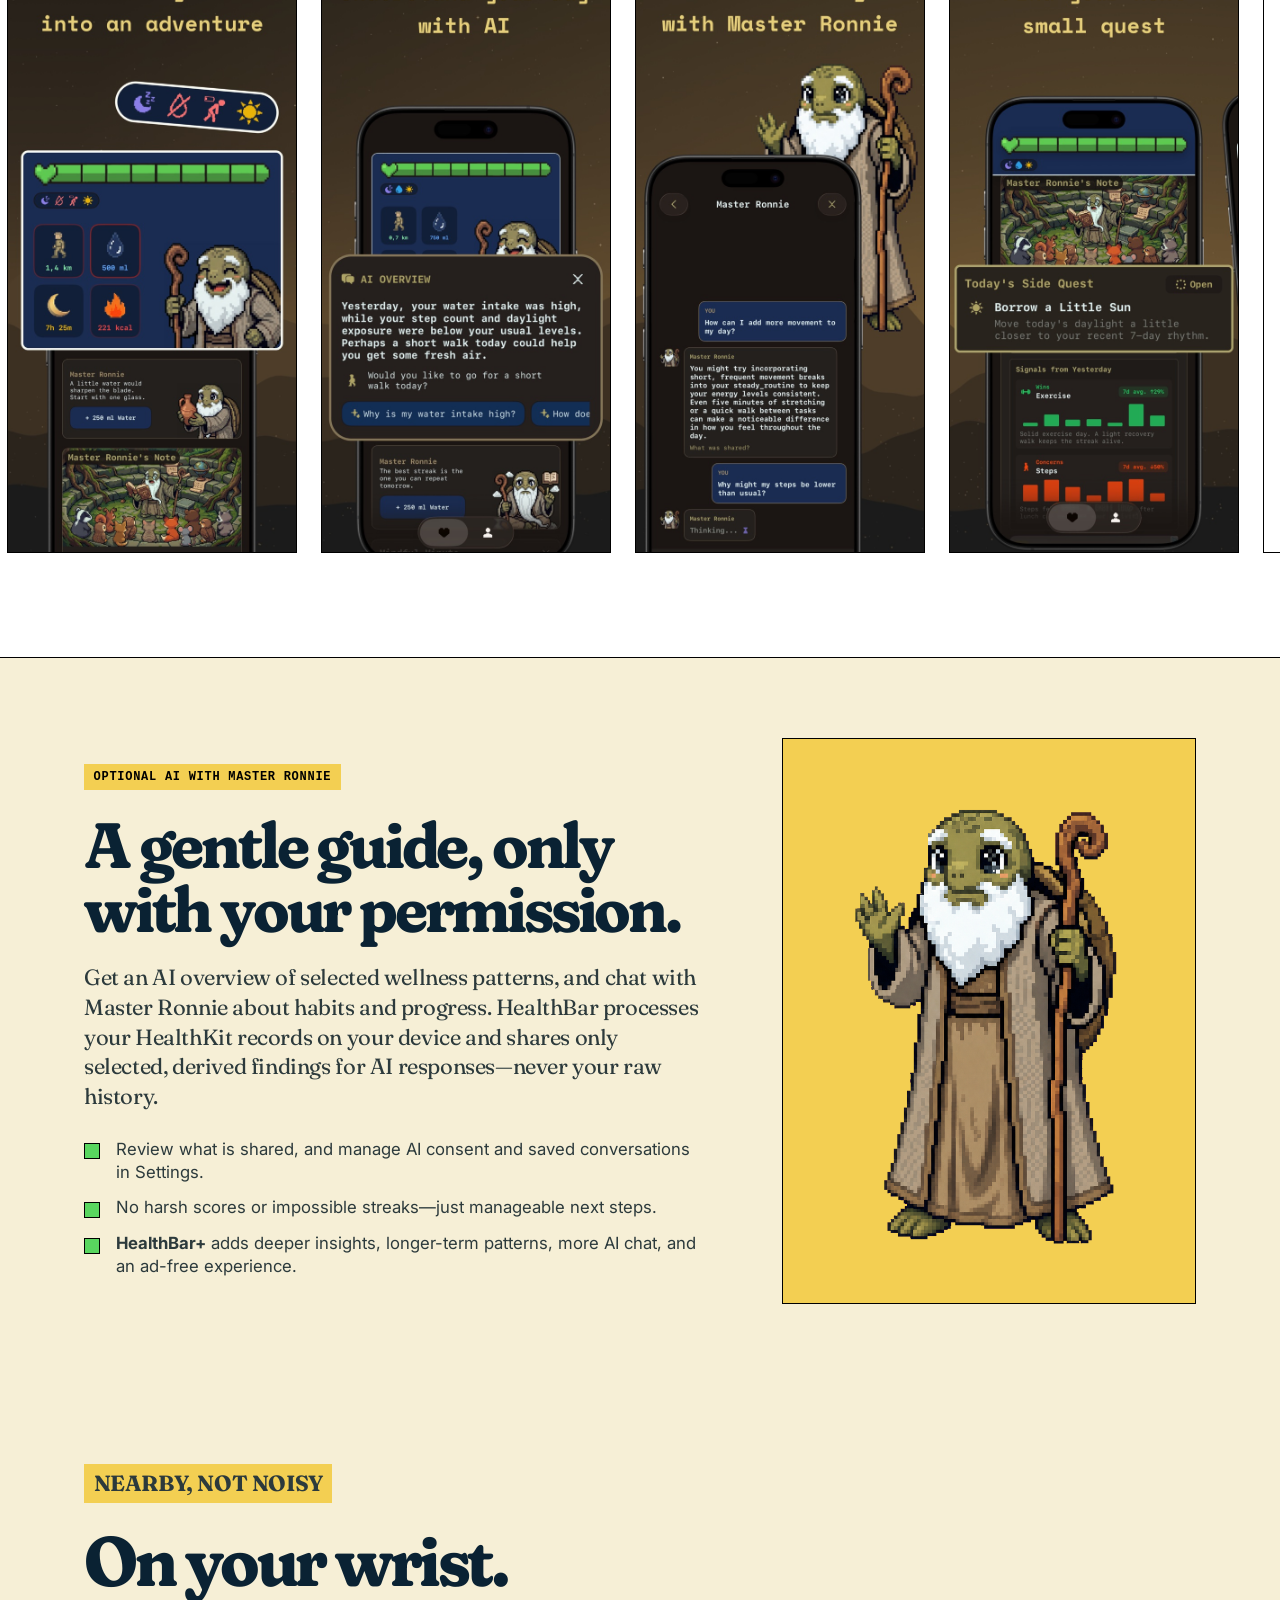
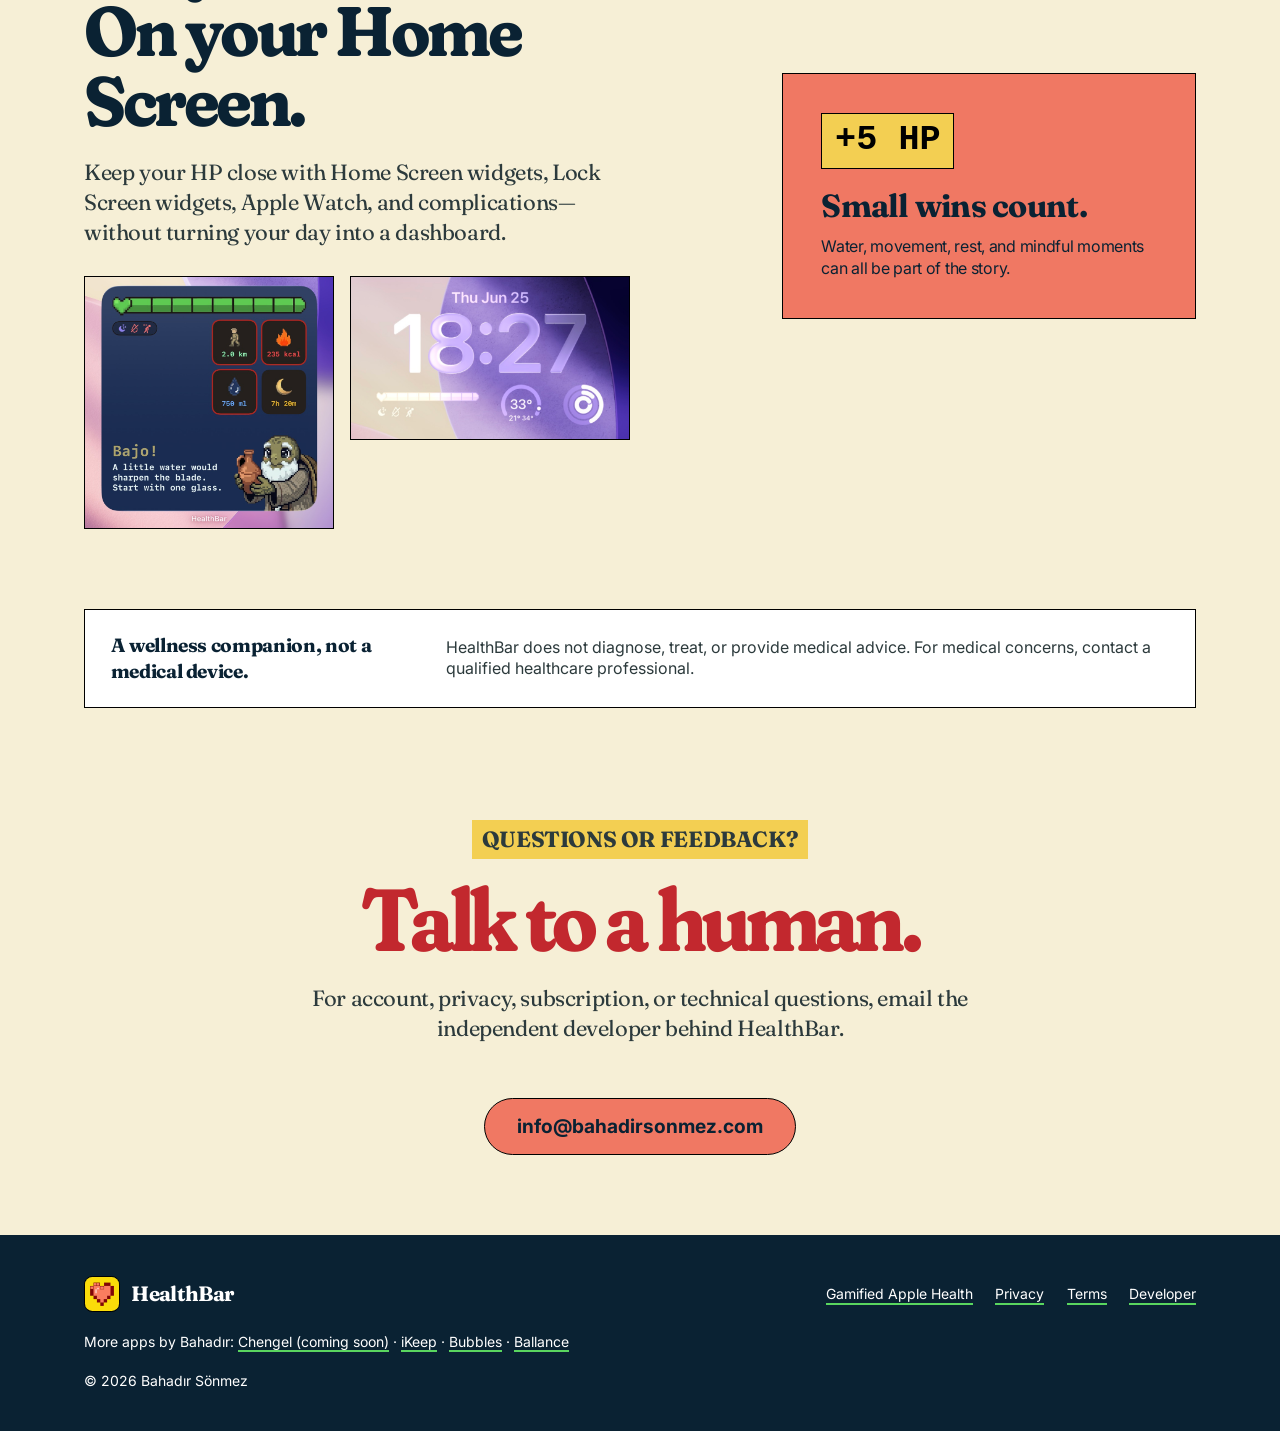
==== commit 405a7c41: "Use info@bahadirsonmez.com as the contact address Co-Authored-By: Claude Opus 5.5 <noreply@anthropic" ====
--- a/index.html
+++ b/index.html
@@ -206,7 +206,7 @@
 <h2>Talk to a human.</h2>
 <p>For account, privacy, subscription, or technical questions, email the independent developer behind HealthBar.</p>
 </div>
-<a class="button" href="mailto:sonmezbahad@gmail.com?subject=HealthBar%20Support">sonmezbahad@gmail.com</a>
+<a class="button" href="mailto:info@bahadirsonmez.com?subject=HealthBar%20Support">info@bahadirsonmez.com</a>
 </section>
   </main>
   <footer>
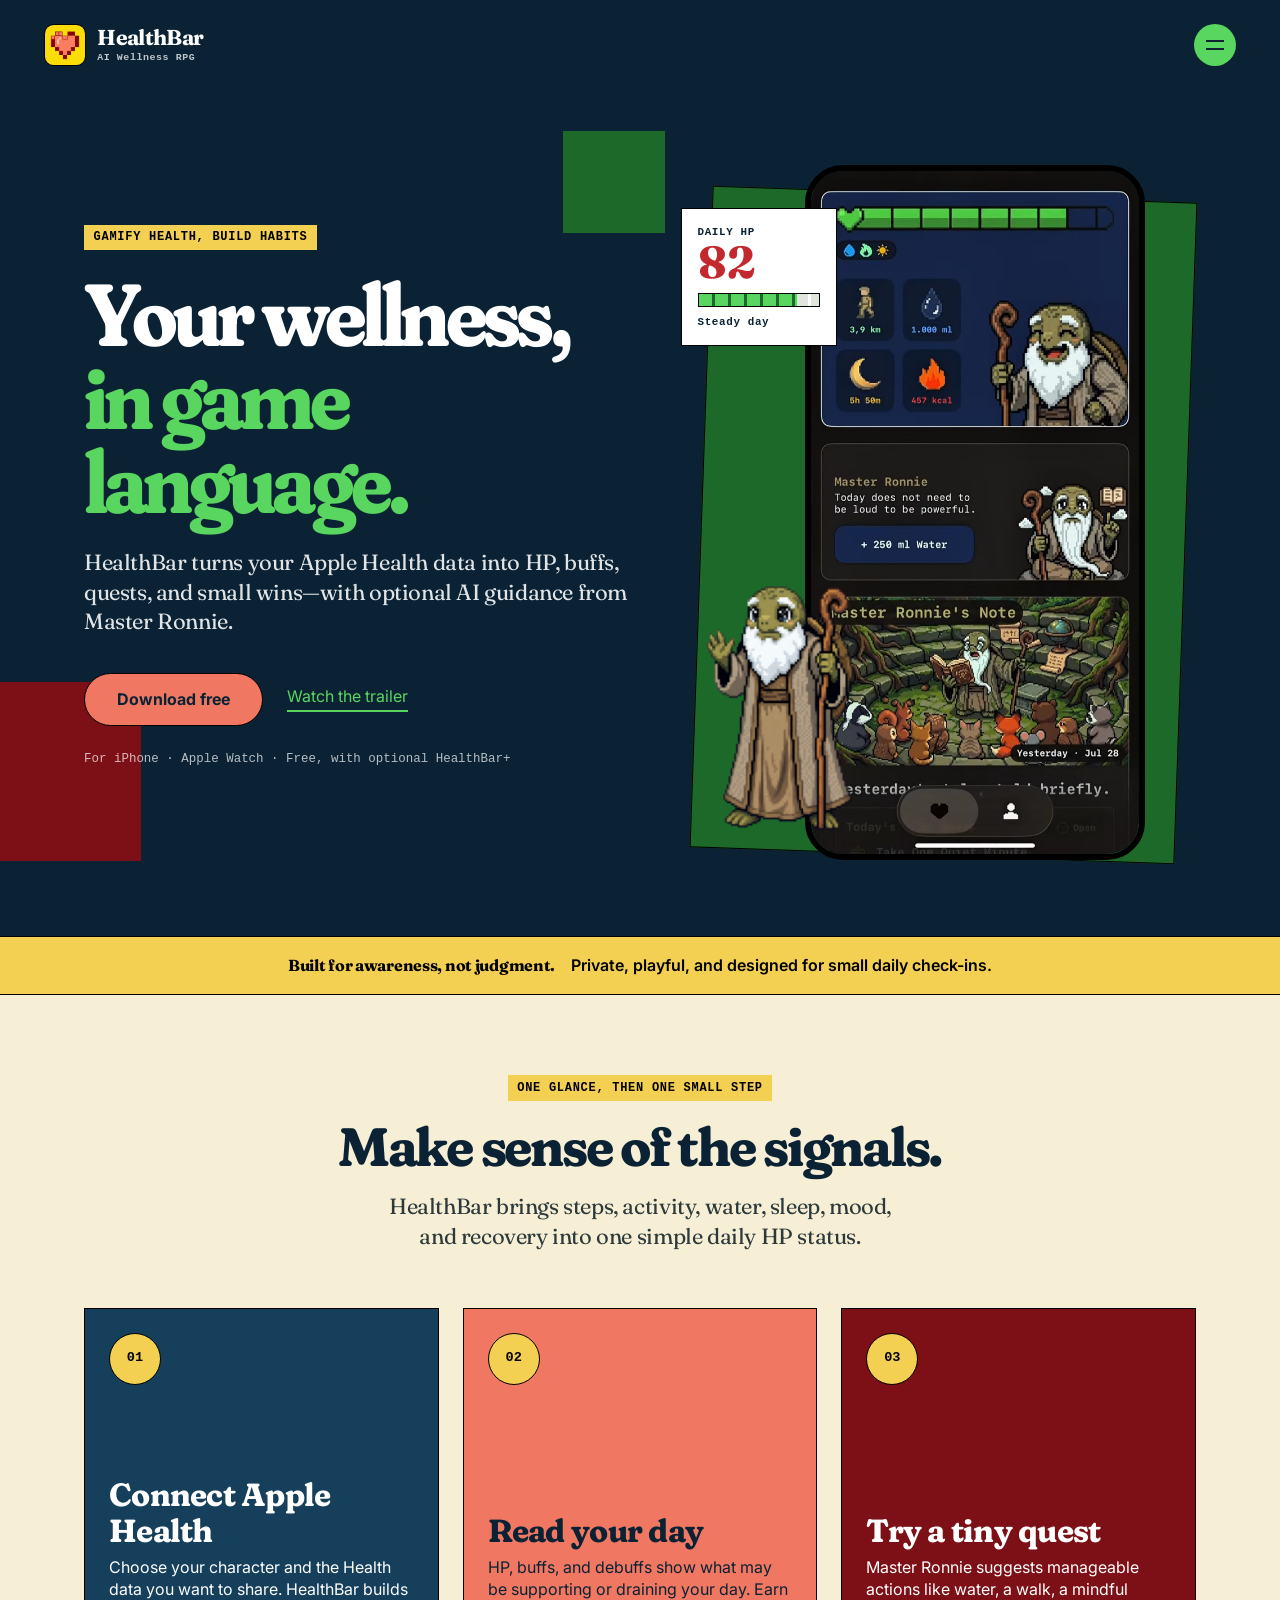
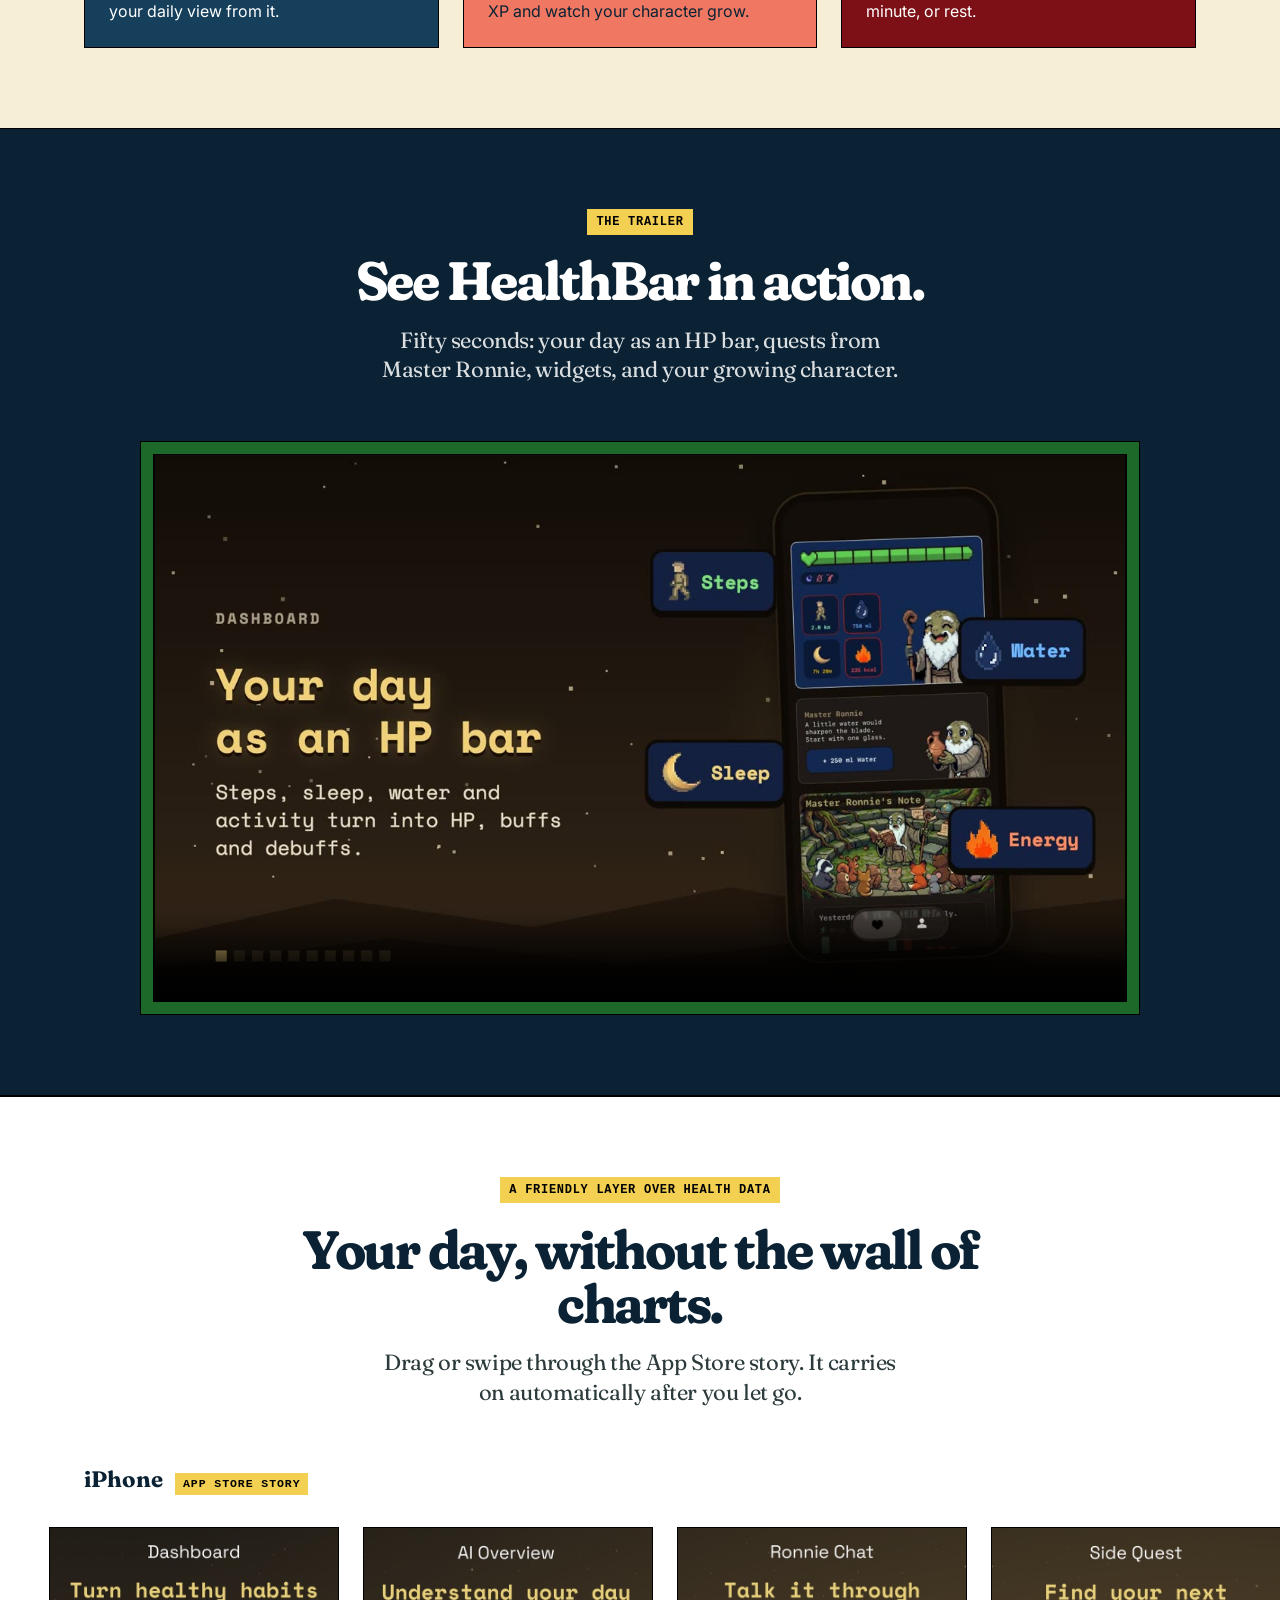
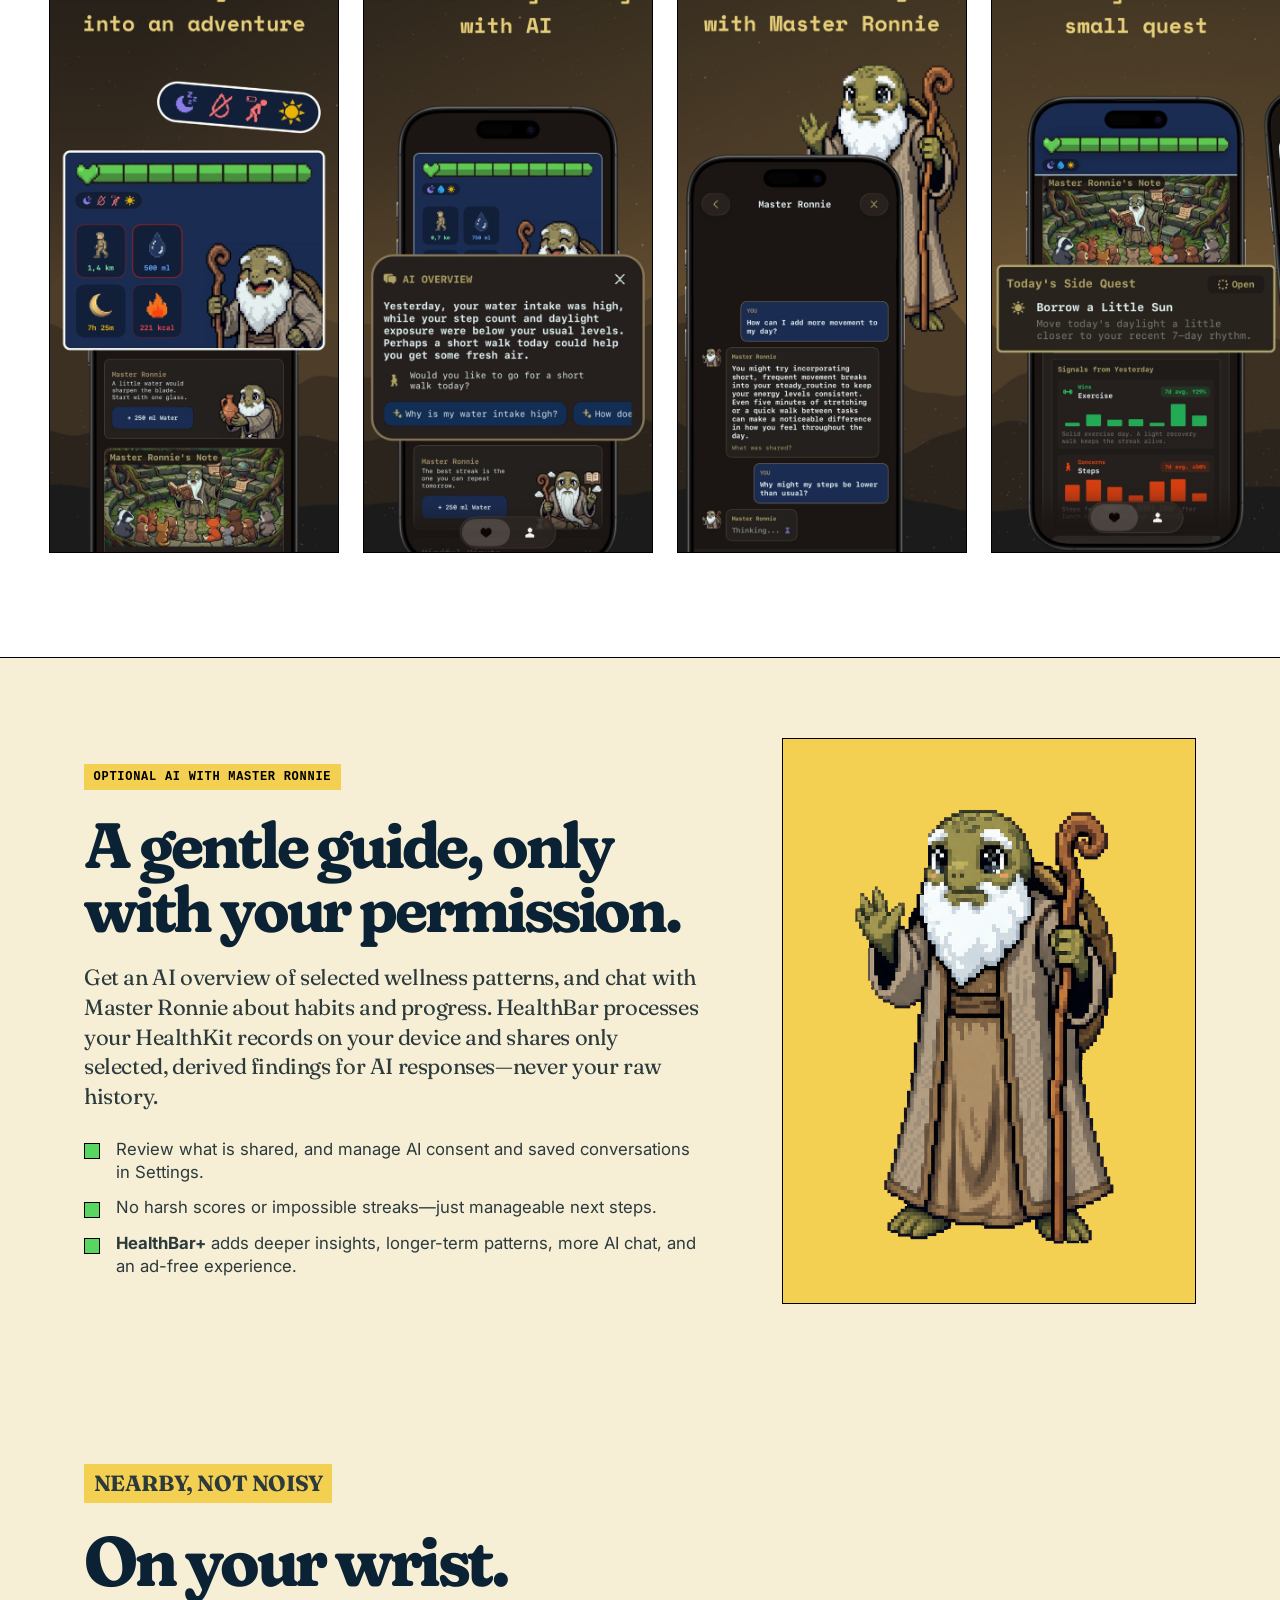
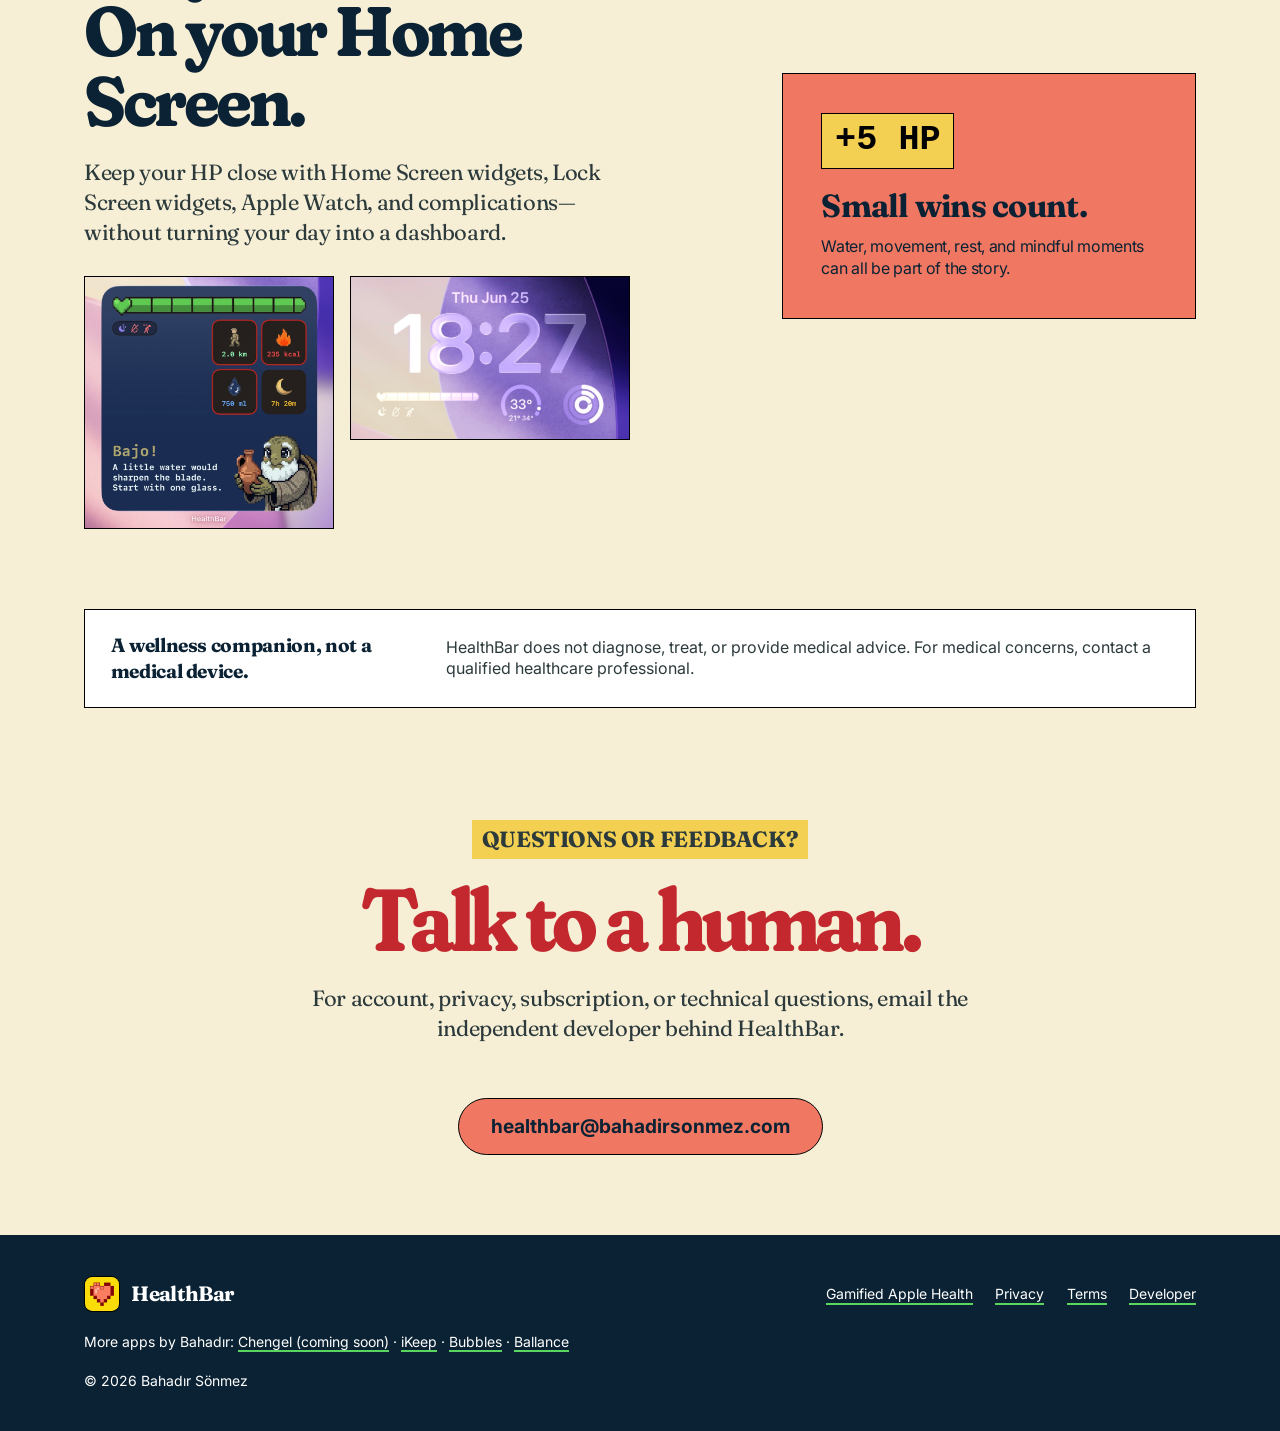
==== commit 10cc6da8: "Use healthbar@bahadirsonmez.com as the HealthBar contact address Co-Authored-By: Claude Opus 5.5 <no" ====
--- a/index.html
+++ b/index.html
@@ -206,7 +206,7 @@
 <h2>Talk to a human.</h2>
 <p>For account, privacy, subscription, or technical questions, email the independent developer behind HealthBar.</p>
 </div>
-<a class="button" href="mailto:info@bahadirsonmez.com?subject=HealthBar%20Support">info@bahadirsonmez.com</a>
+<a class="button" href="mailto:healthbar@bahadirsonmez.com?subject=HealthBar%20Support">healthbar@bahadirsonmez.com</a>
 </section>
   </main>
   <footer>
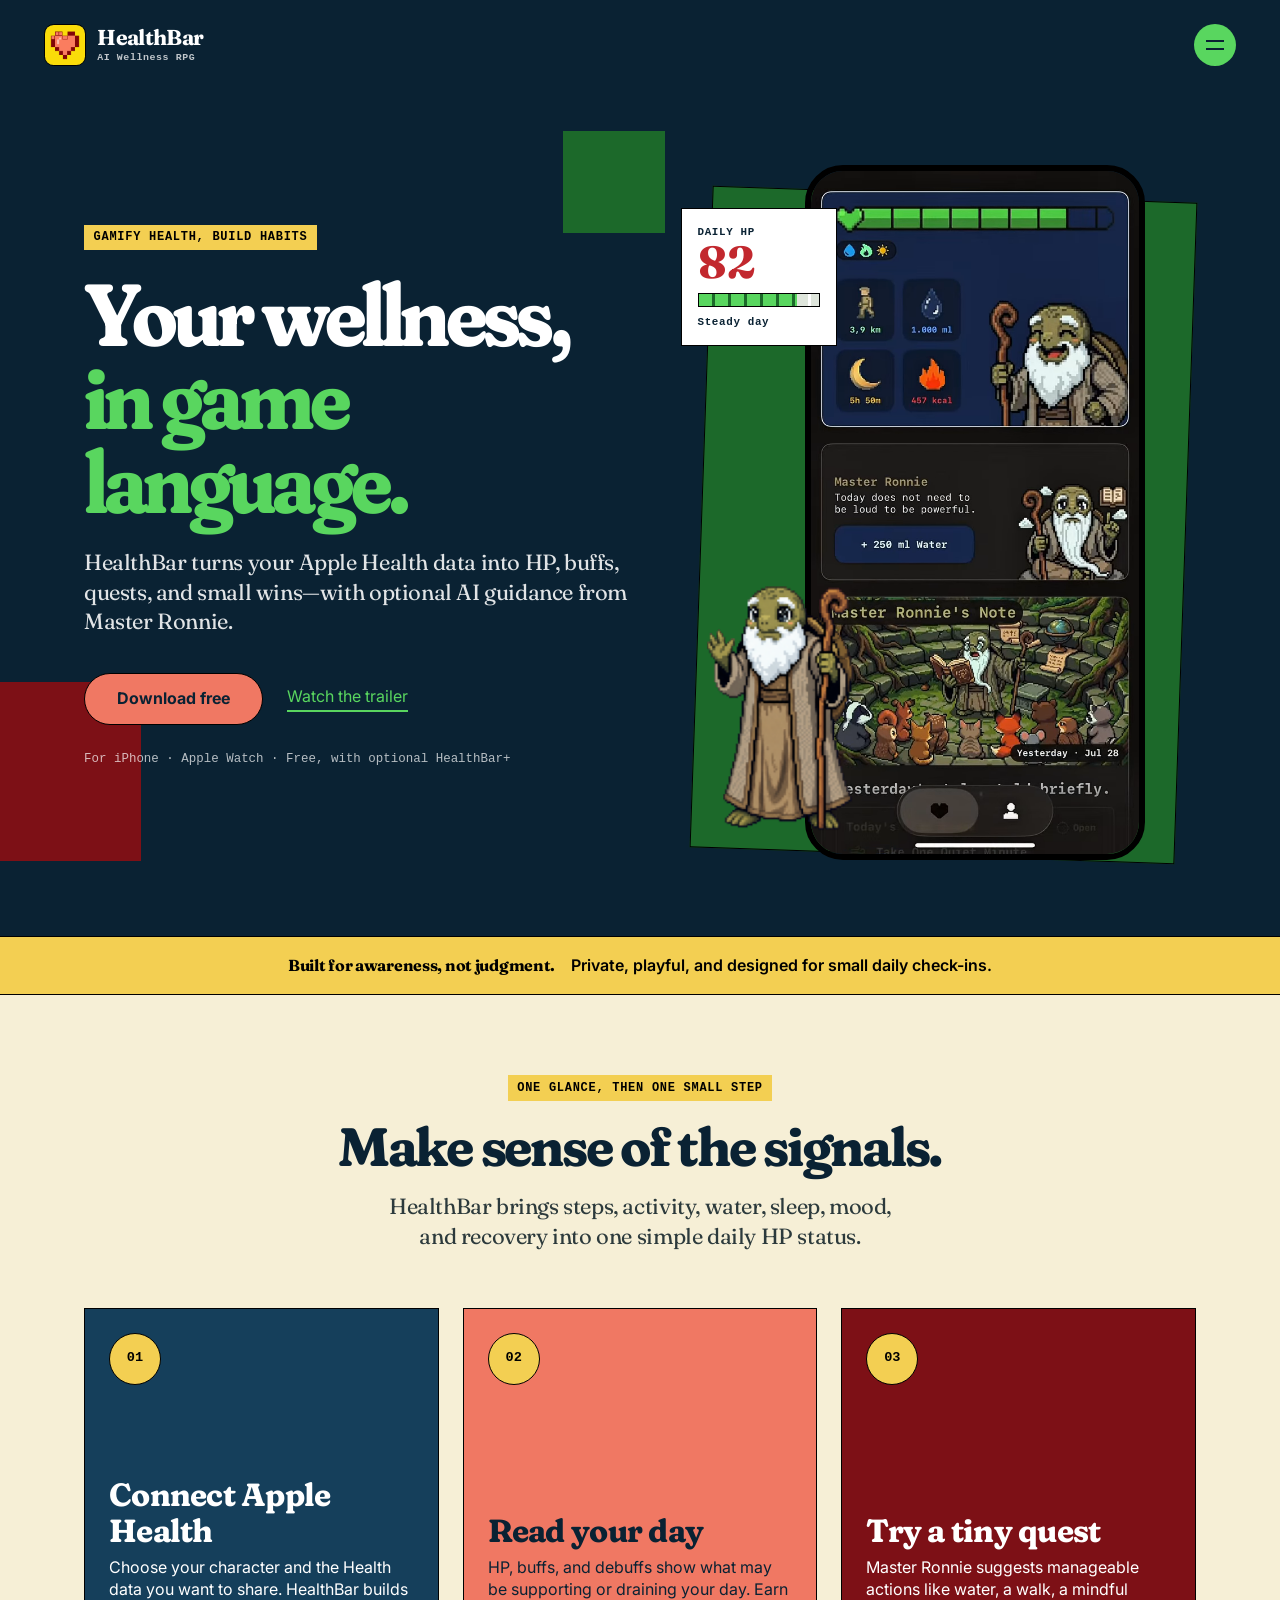
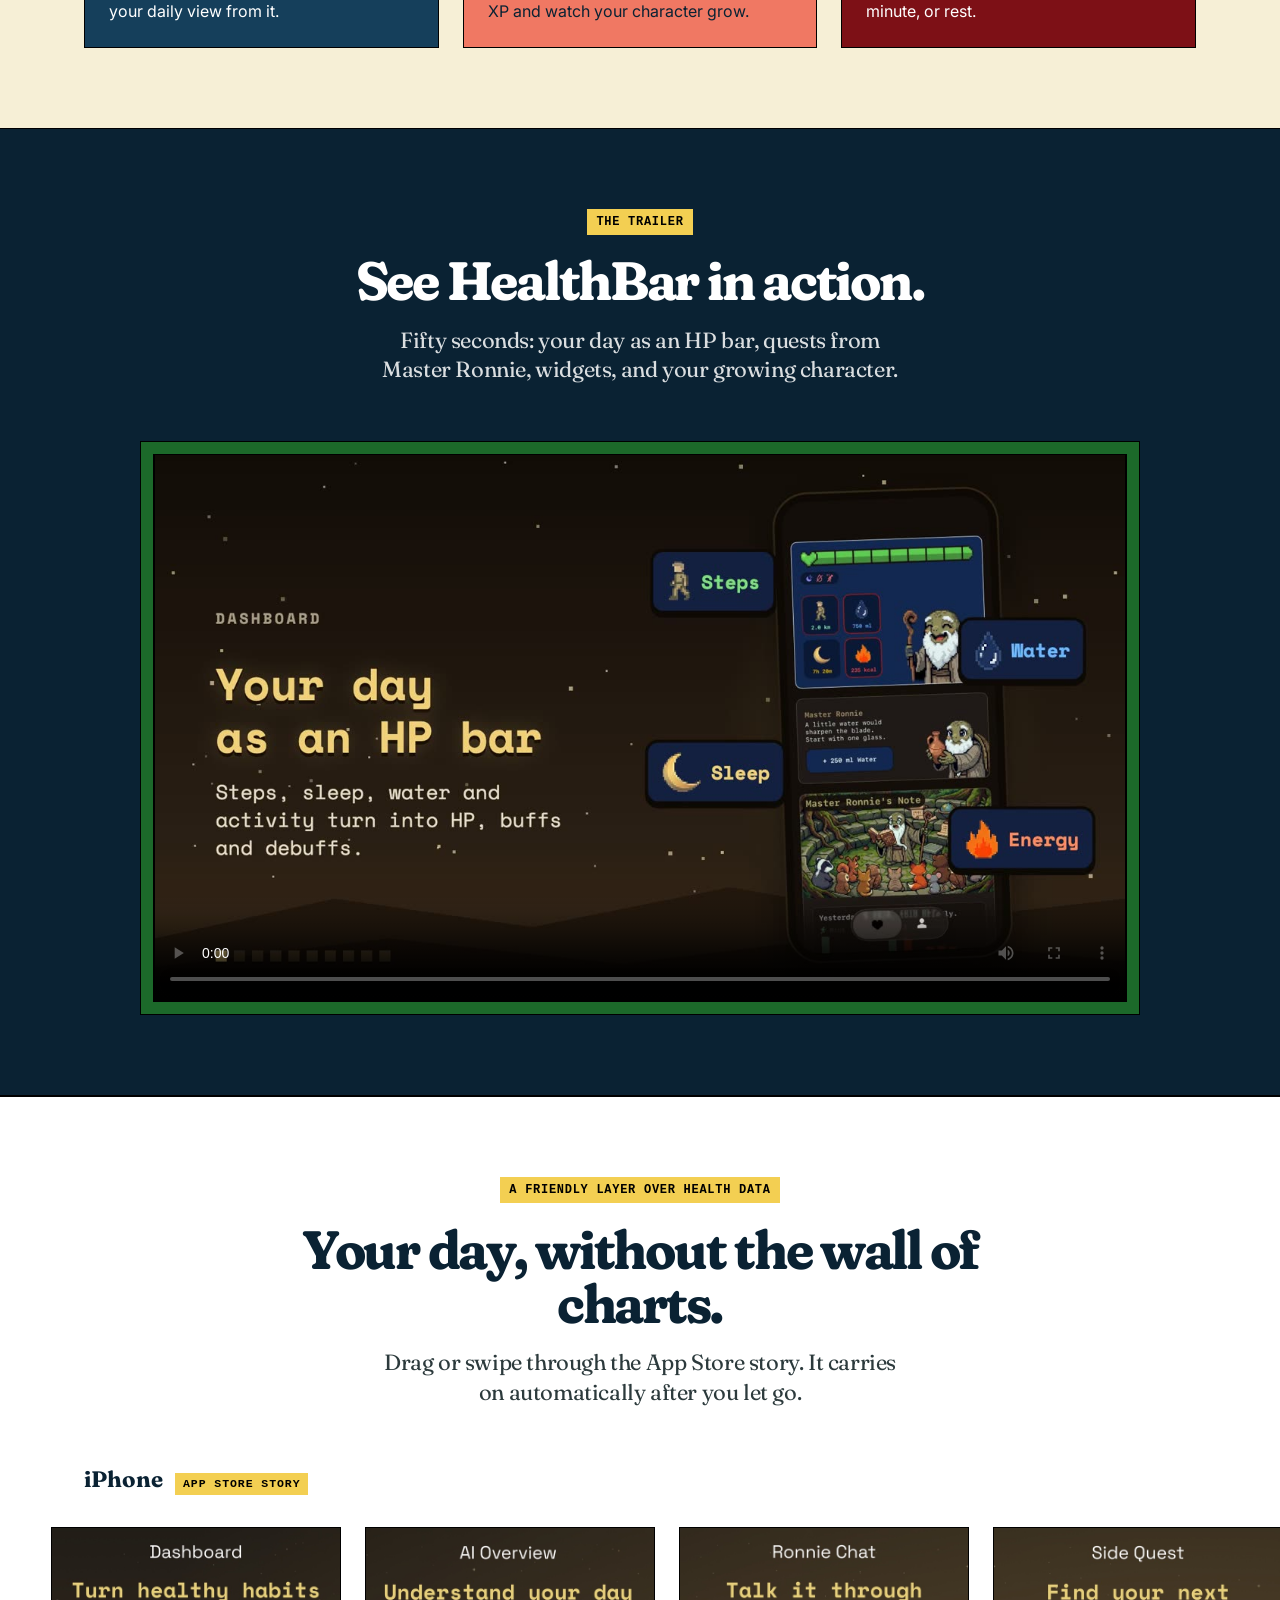
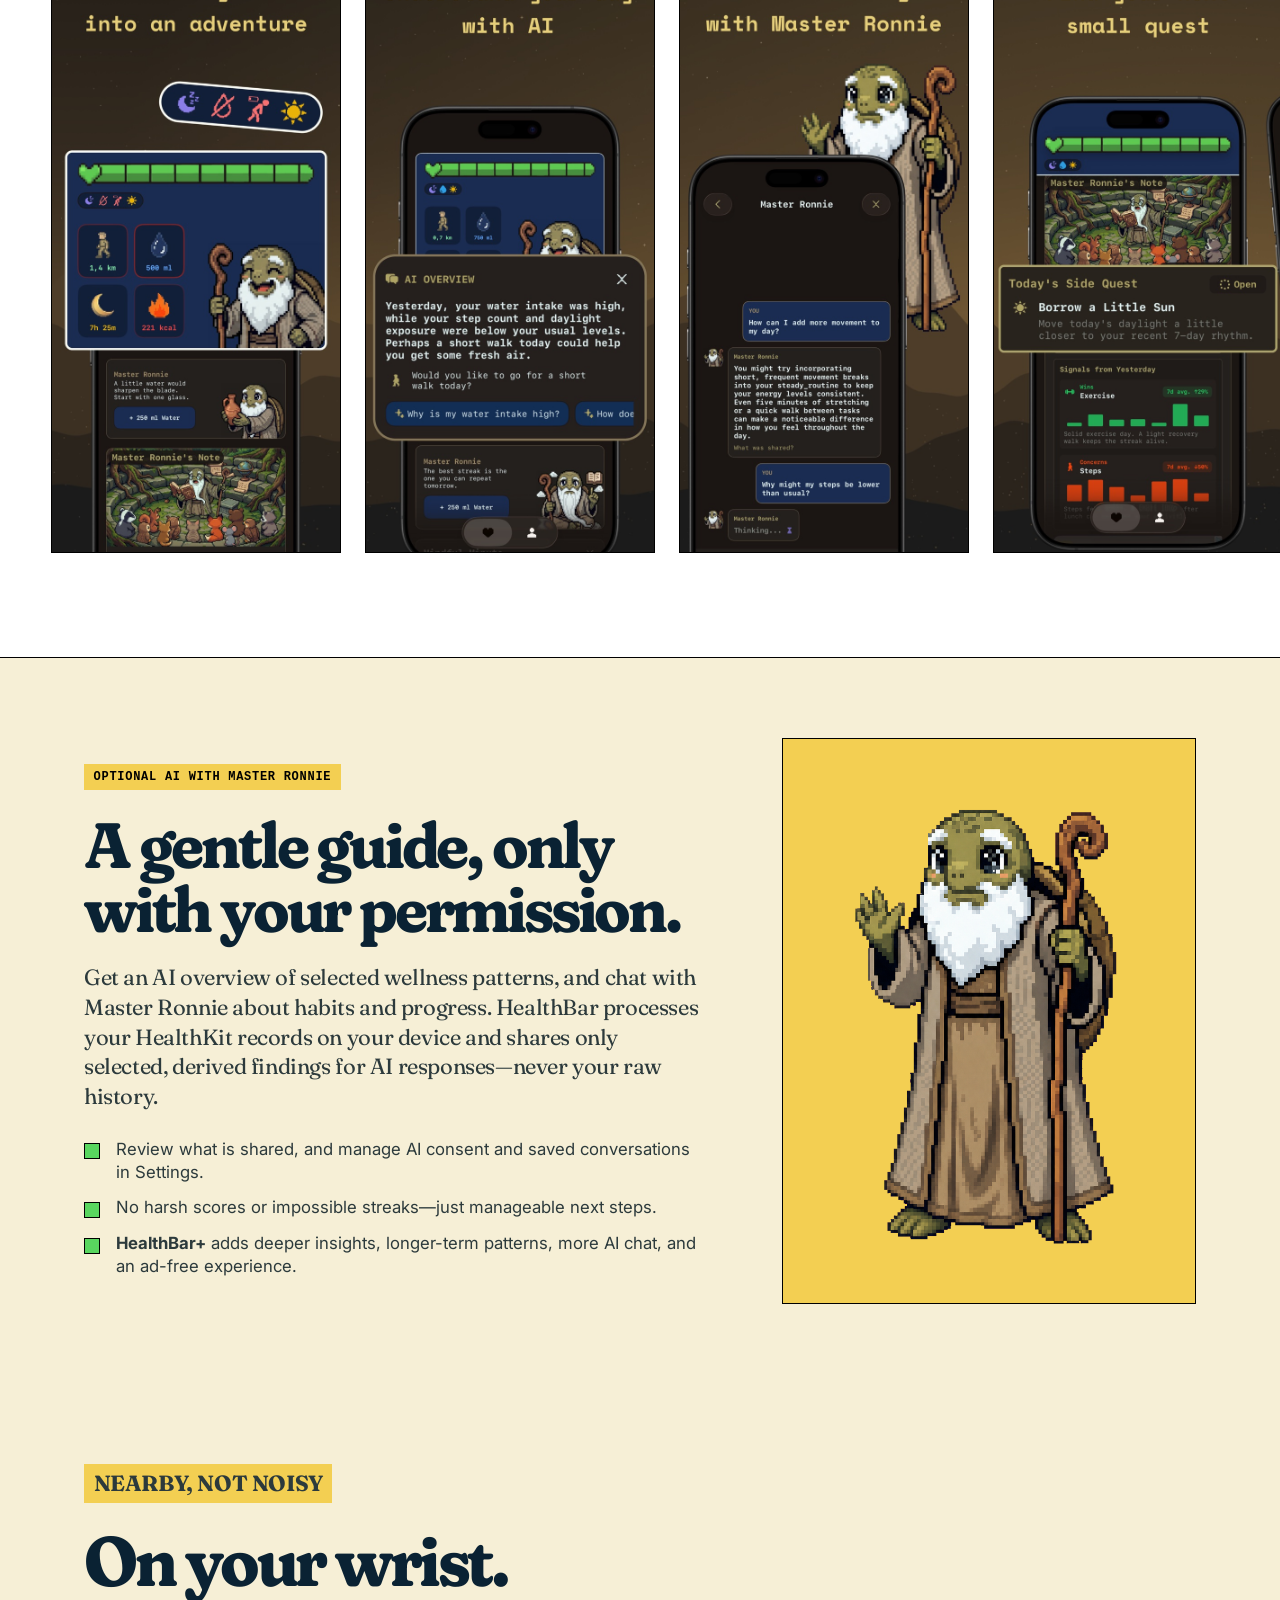
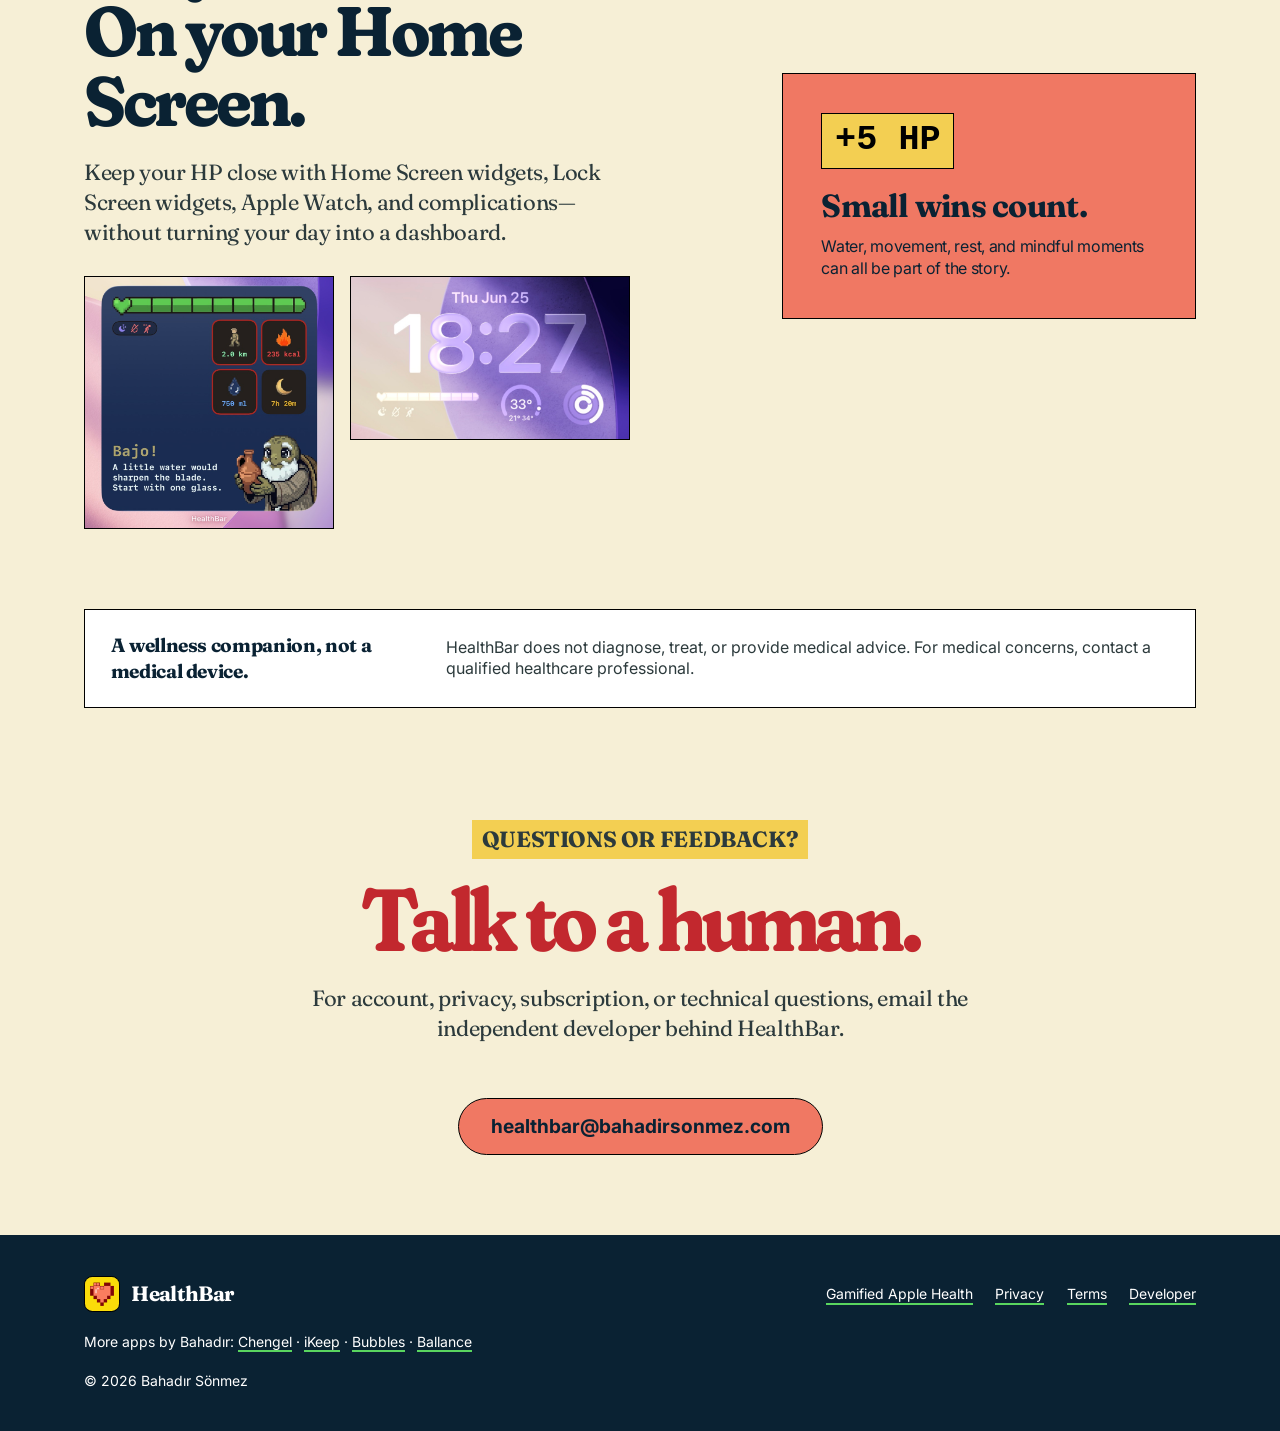
==== commit a4e06dc0: "Chengel is on the App Store: drop coming soon Co-Authored-By: Claude Opus 5.5 <noreply@anthropic.com" ====
--- a/index.html
+++ b/index.html
@@ -220,7 +220,7 @@
 <a href="terms.html">Terms</a>
 <a href="https://bahadirsonmez.com">Developer</a>
 </div>
-<p class="more-apps">More apps by Bahadır: <a href="https://chengel.bahadirsonmez.com/">Chengel (coming soon)</a> · <a href="https://ikeep.bahadirsonmez.com/">iKeep</a> · <a href="https://bubbles.bahadirsonmez.com/">Bubbles</a> · <a href="https://ballance.bahadirsonmez.com/">Ballance</a>
+<p class="more-apps">More apps by Bahadır: <a href="https://chengel.bahadirsonmez.com/">Chengel</a> · <a href="https://ikeep.bahadirsonmez.com/">iKeep</a> · <a href="https://bubbles.bahadirsonmez.com/">Bubbles</a> · <a href="https://ballance.bahadirsonmez.com/">Ballance</a>
 </p>
 <p>© <span data-year>2026</span> Bahadır Sönmez</p>
 </footer>
